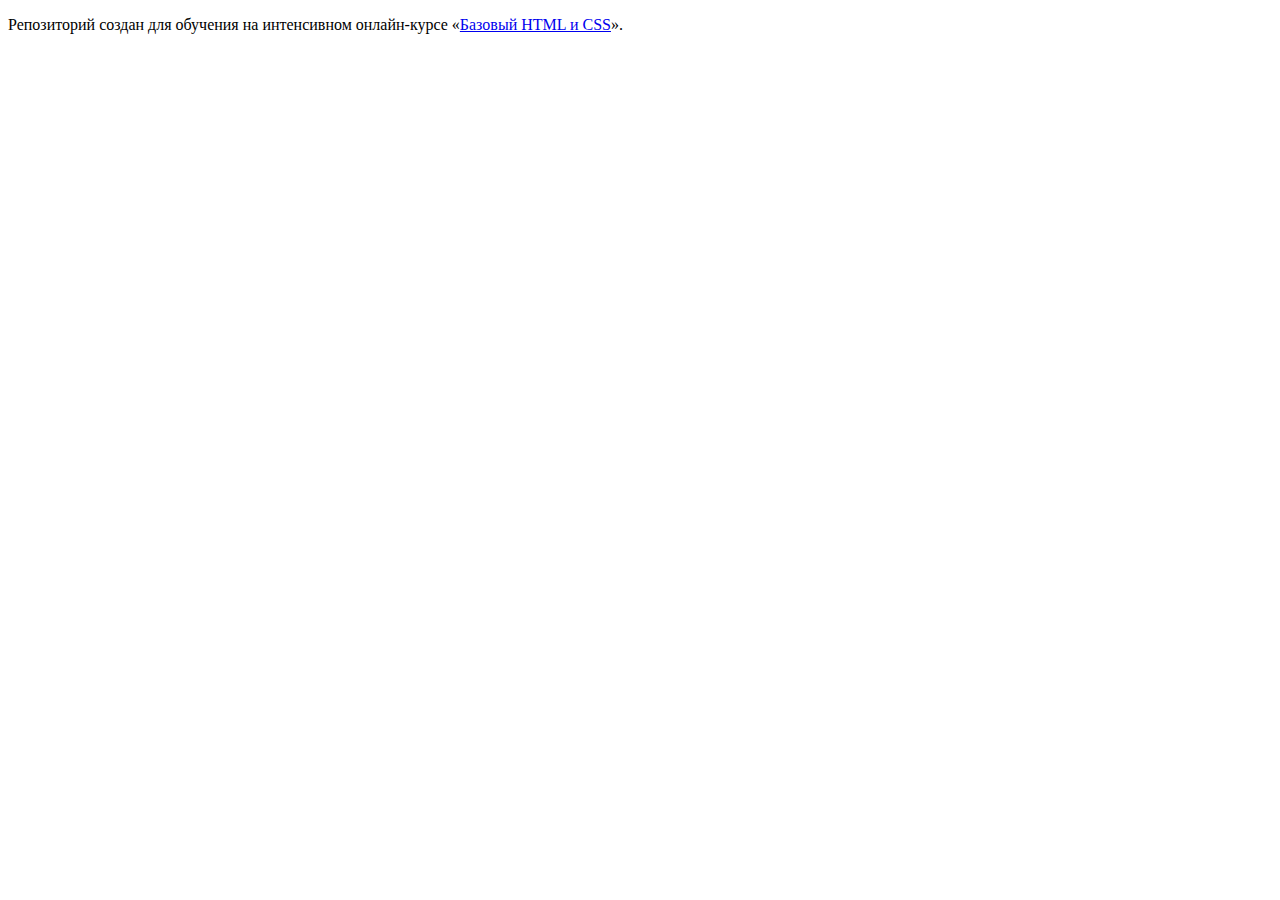
==== index.html @ fc5ece3e ":hatching_chick:" ====
<!DOCTYPE html>
<html lang="ru">
  <head>
    <meta charset="utf-8">
    <title>HTML Academy: Глейси</title>
  </head>
  <body>

    <p>Репозиторий создан для обучения на интенсивном онлайн‑курсе «<a href="https://htmlacademy.ru/intensive/htmlcss">Базовый HTML и CSS</a>».</p>

  </body>
</html>
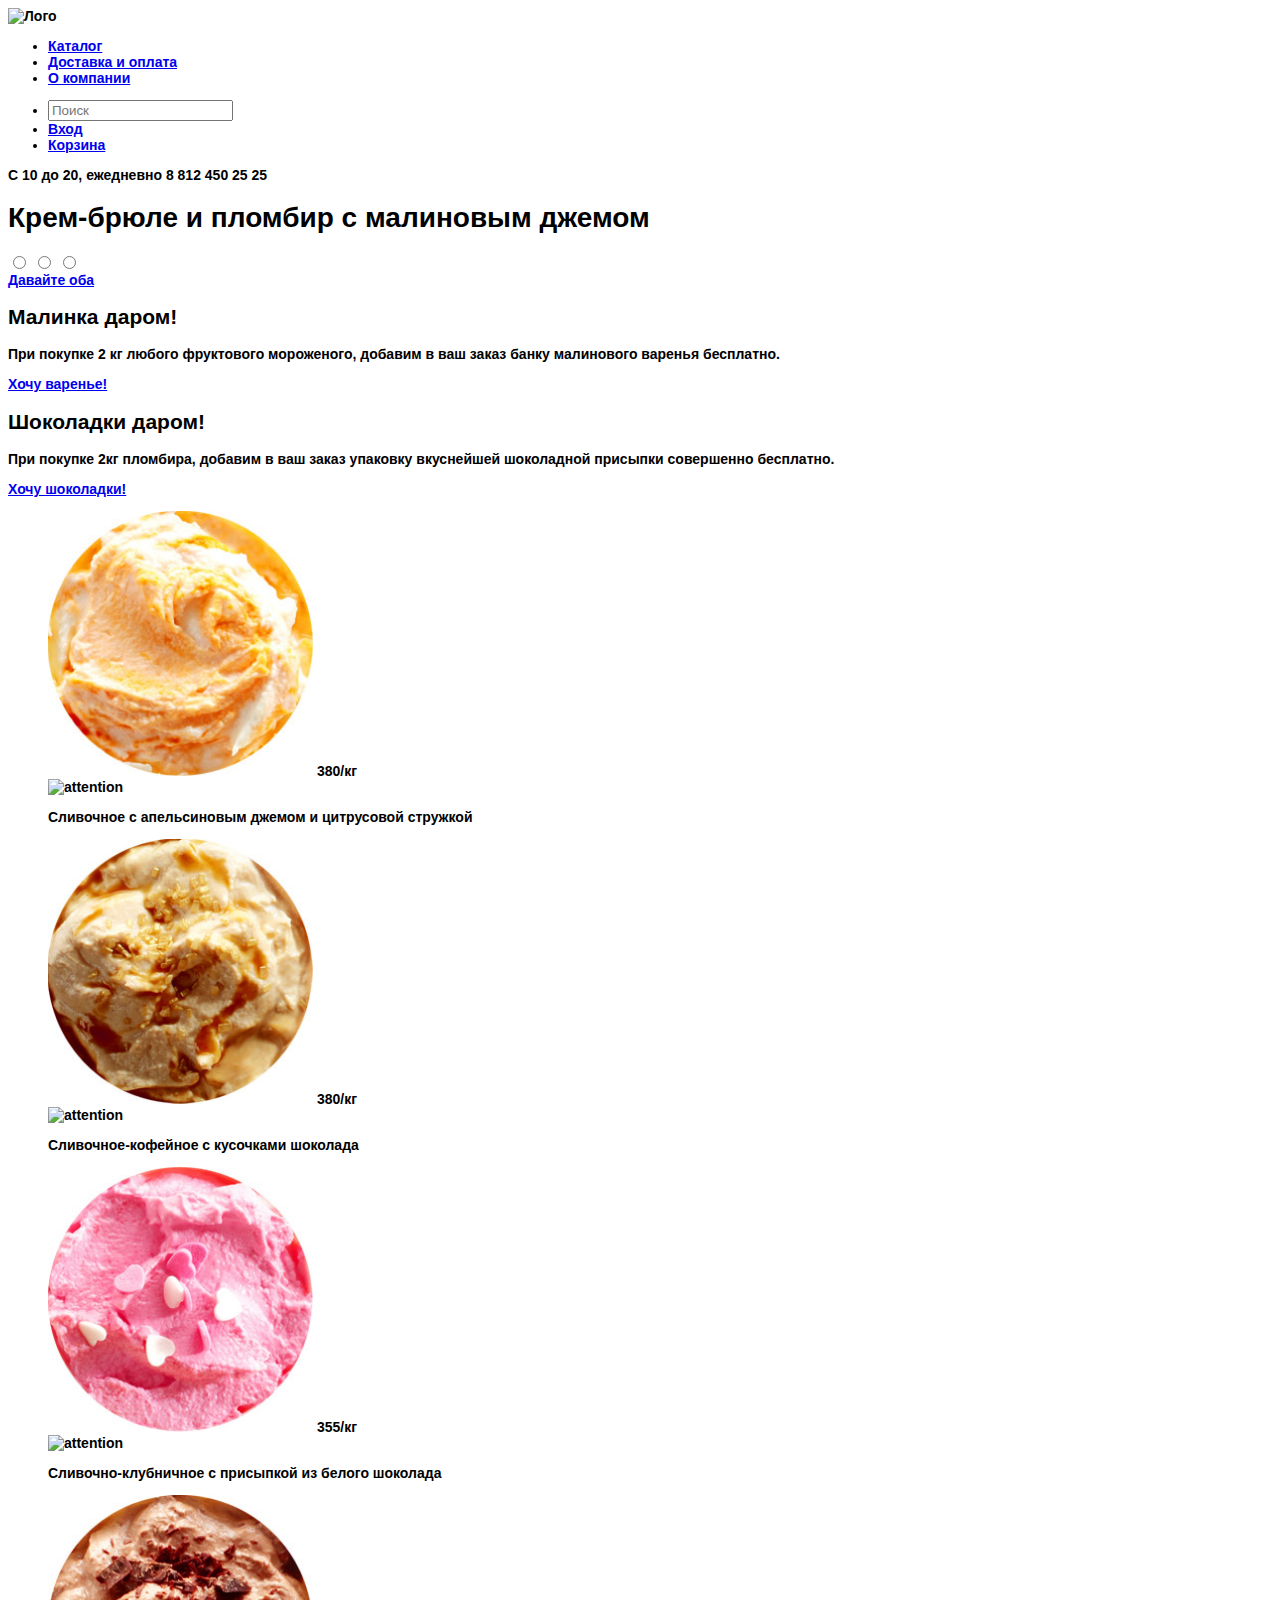
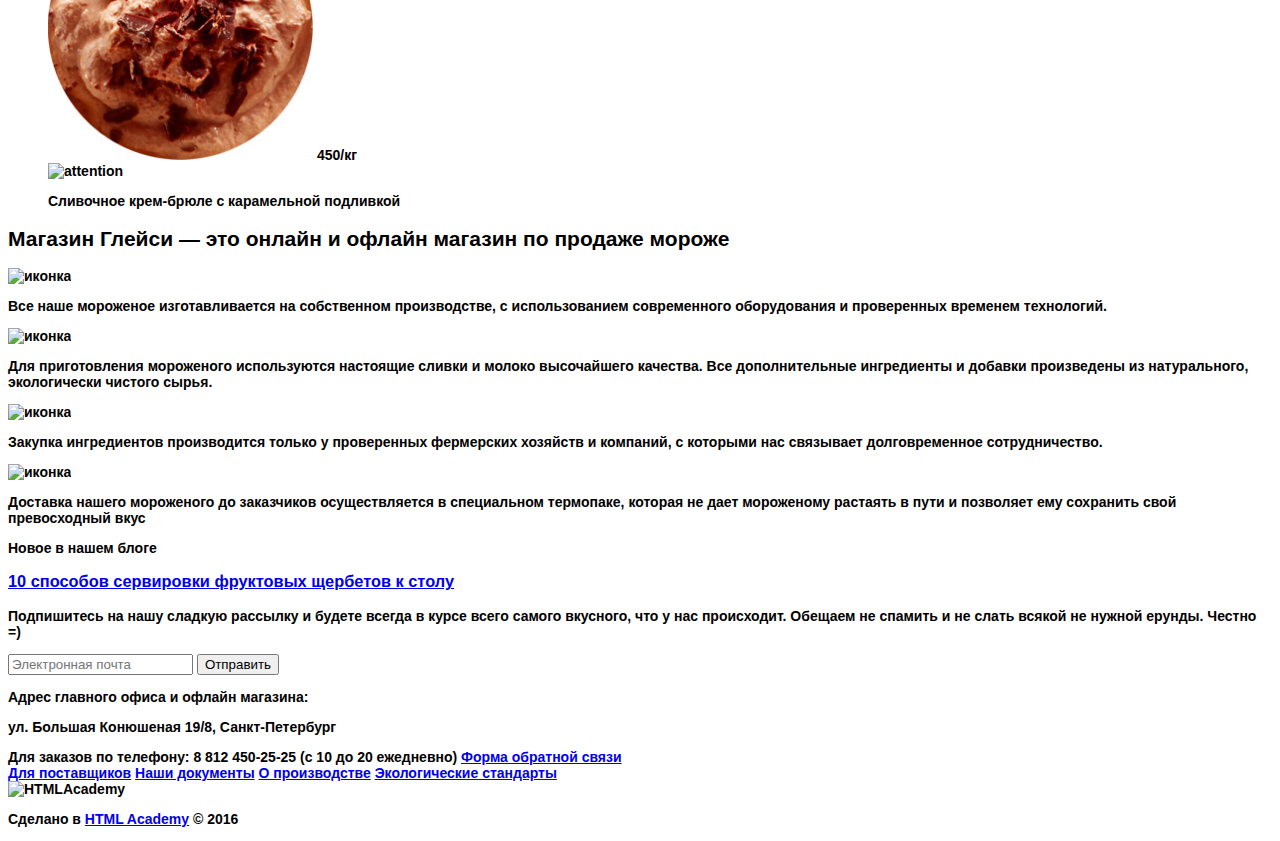
==== commit 51ef5ac6: "Разметка личного проекта" ====
--- a/index.html
+++ b/index.html
@@ -1,12 +1,202 @@
 <!DOCTYPE html>
 <html lang="ru">
-  <head>
-    <meta charset="utf-8">
-    <title>HTML Academy: Глейси</title>
-  </head>
-  <body>
-
-    <p>Репозиторий создан для обучения на интенсивном онлайн‑курсе «<a href="https://htmlacademy.ru/intensive/htmlcss">Базовый HTML и CSS</a>».</p>
-
-  </body>
+<head>
+  <meta charset="utf-8">
+  <title>HTML Academy: Глейси</title>
+  <link href="css/style.css" rel="stylesheet">
+</head>
+<body>
+
+  <header class="container">
+    <div class="logo">
+      <img src="http://placehold.it/170x60" width="170" height="60" alt="Лого"/>
+    </div>
+    <nav class="main-nav">
+      <ul>
+        <li><a href="#">Каталог</a></li>
+        <li><a href="#">Доставка и оплата</a></li>
+        <li><a href="#">О компании</a></li>
+      </ul>
+    </nav>
+    <div class="user-block">
+      <ul>
+        <li><input type="search" name="search" placeholder="Поиск"></li>
+        <li><a href="#">Вход</a></li>
+        <li><a href="#">Корзина</a></li>
+      </ul>
+    </div>
+    <span class="work-time">C 10 до 20, ежедневно</span>
+    <span class="call-number">8 812 450 25 25</span>
+  </header>
+
+
+  <main class="container">
+
+    <div class="icecream-intro">
+      <h1>Крем-брюле и пломбир с малиновым джемом</h1>
+      <div class="slider">
+        <input type="radio" name="1">
+        <input type="radio" name="2">
+        <input type="radio" name="3">
+      </div>
+      <div class="btn">
+        <a href="#">Давайте оба</a>
+      </div>
+    </div>
+
+
+    <section class="promo">
+
+      <div class="promo-left">
+        <h2>Малинка даром!</h2>
+        <p>При покупке 2 кг любого фруктового мороженого, добавим в ваш заказ банку малинового варенья бесплатно.</p>
+        <a href="#">Хочу варенье!</a>
+      </div>
+      <div class="promo-right">
+        <h2>Шоколадки даром!</h2>
+        <p>При покупке 2кг пломбира, добавим в ваш заказ упаковку вкуснейшей шоколадной присыпки совершенно бесплатно.</p>
+        <a href="#">Хочу шоколадки!</a>
+      </div>
+
+    </section>
+
+
+    <section class="icecream-wrap">
+
+      <figure class="icecream-item">
+        <img src="img/content/orange.jpg" width="265" height="265" alt="фото продукта"/>
+        <span class="price"><b>380</b>/кг</span>
+        <div class="hit-label">
+          <img src="#" alt="attention">
+        </div>
+        <figcaption>
+          <p>Сливочное с апельсиновым джемом и цитрусовой стружкой</p>
+        </figcaption>
+      </figure>
+
+      <figure class="icecream-item">
+        <img src="img/content/coffee.jpg" width="265" height="265" alt="фото продукта"/>
+        <span class="price"><b>380</b>/кг</span>
+        <div class="hit-label">
+          <img src="#" alt="attention">
+        </div>
+        <figcaption>
+          <p>Сливочное-кофейное с кусочками шоколада</p>
+        </figcaption>
+      </figure>
+
+      <figure class="icecream-item">
+        <img src="img/content/strawberry.jpg" width="265" height="265" alt="фото продукта"/>
+        <span class="price"><b>355</b>/кг</span>
+        <div class="hit-label">
+          <img src="#" alt="attention">
+        </div>
+        <figcaption>
+          <p>Сливочно-клубничное с присыпкой из белого шоколада</p>
+        </figcaption>
+      </figure>
+
+      <figure class="icecream-item">
+        <img src="img/content/brulee.jpg" width="265" height="265" alt="фото продукта"/>
+        <span class="price"><b>450</b>/кг</span>
+        <div class="hit-label">
+          <img src="#" alt="attention">
+        </div>
+        <figcaption>
+          <p>Сливочное крем-брюле с карамельной подливкой</p>
+        </figcaption>
+      </figure>
+
+    </section>
+
+    <section class="feature">
+
+      <h2>Магазин Глейси  — это онлайн и офлайн магазин по продаже мороже</h2>
+      <div class="feature-item">
+        <img src="#" alt="иконка">
+        <p>
+          Все наше мороженое изготавливается на собственном производстве,
+          с использованием современного оборудования и проверенных временем
+          технологий.
+        </p>
+      </div>
+      <div class="feature-item">
+        <img src="#" alt="иконка">
+        <p>
+          Для приготовления мороженого используются настоящие сливки и молоко
+          высочайшего качества. Все дополнительные ингредиенты и добавки произведены
+          из натурального, экологически чистого сырья.
+        </p>
+      </div>
+      <div class="feature-item">
+        <img src="#" alt="иконка">
+        <p>
+          Закупка ингредиентов производится только у проверенных фермерских хозяйств
+          и компаний, с которыми нас связывает долговременное сотрудничество.
+        </p>
+      </div>
+      <div class="feature-item">
+        <img src="#" alt="иконка">
+        <p>
+          Доставка нашего мороженого до заказчиков осуществляется в специальном
+          термопаке, которая не дает мороженому растаять в пути и позволяет ему
+          сохранить свой превосходный вкус
+        </p>
+      </div>
+
+    </section>
+
+    <section class="feature">
+      <div class="feature-blog">
+        <p>Новое в нашем блоге</p>
+        <h3><a href="#">10 способов сервировки фруктовых щербетов к столу</a></h3>
+      </div>
+      <div class="feature-subscription">
+        <p>
+          Подпишитесь на нашу сладкую рассылку и будете всегда в курсе всего самого
+          вкусного, что у нас происходит. Обещаем не спамить и не слать всякой не
+          нужной ерунды. Честно =)
+        </p>
+        <input type="text" class="email" placeholder="Электронная почта">
+        <button class="btn-newsletter">Отправить</button>
+      </div>
+    </section>
+
+    <section class="yandex-map">
+      <div class="map-contacts">
+        <p>Адрес главного офиса и офлайн магазина:</p>
+        <p>ул. Большая Конюшеная 19/8, Санкт-Петербург</p>
+        <b>Для заказов по телефону:</b>
+        <span class="call-number">8 812 450-25-25</span>
+        <span class="work-time">(с 10 до 20 ежедневно)</span>
+        <a href="#" class="btn">Форма обратной связи</a>
+      </div>
+    </section>
+
+    <footer class="container">
+      <div class="footer">
+        <div class="footer-social">
+          <a href="#" class="social-twitter"></a>
+          <a href="#" class="social-insta"></a>
+          <a href="#" class="social-facebook"></a>
+          <a href="#" class="social-vk"></a>
+        </div>
+        <div class="footer-docs">
+          <a href="#">Для поставщиков</a>
+          <a href="#">Наши документы</a>
+          <a href="#">О производстве</a>
+          <a href="#">Экологические стандарты</a>
+        </div>
+        <div class="footer-webmaster">
+          <img src="#" alt="HTMLAcademy" width="108" height="38">
+          <p>Сделано в <a href="#">HTML Academy</a> &#169; 2016</p>
+        </div>
+      </div>
+    </footer>
+
+
+  </main>
+
+
+</body>
 </html>
--- a/css/style.css
+++ b/css/style.css
@@ -0,0 +1,4 @@
+body {
+  font: bold 14px/normal "Roboto", sans-serif;
+  color: #000000;
+}
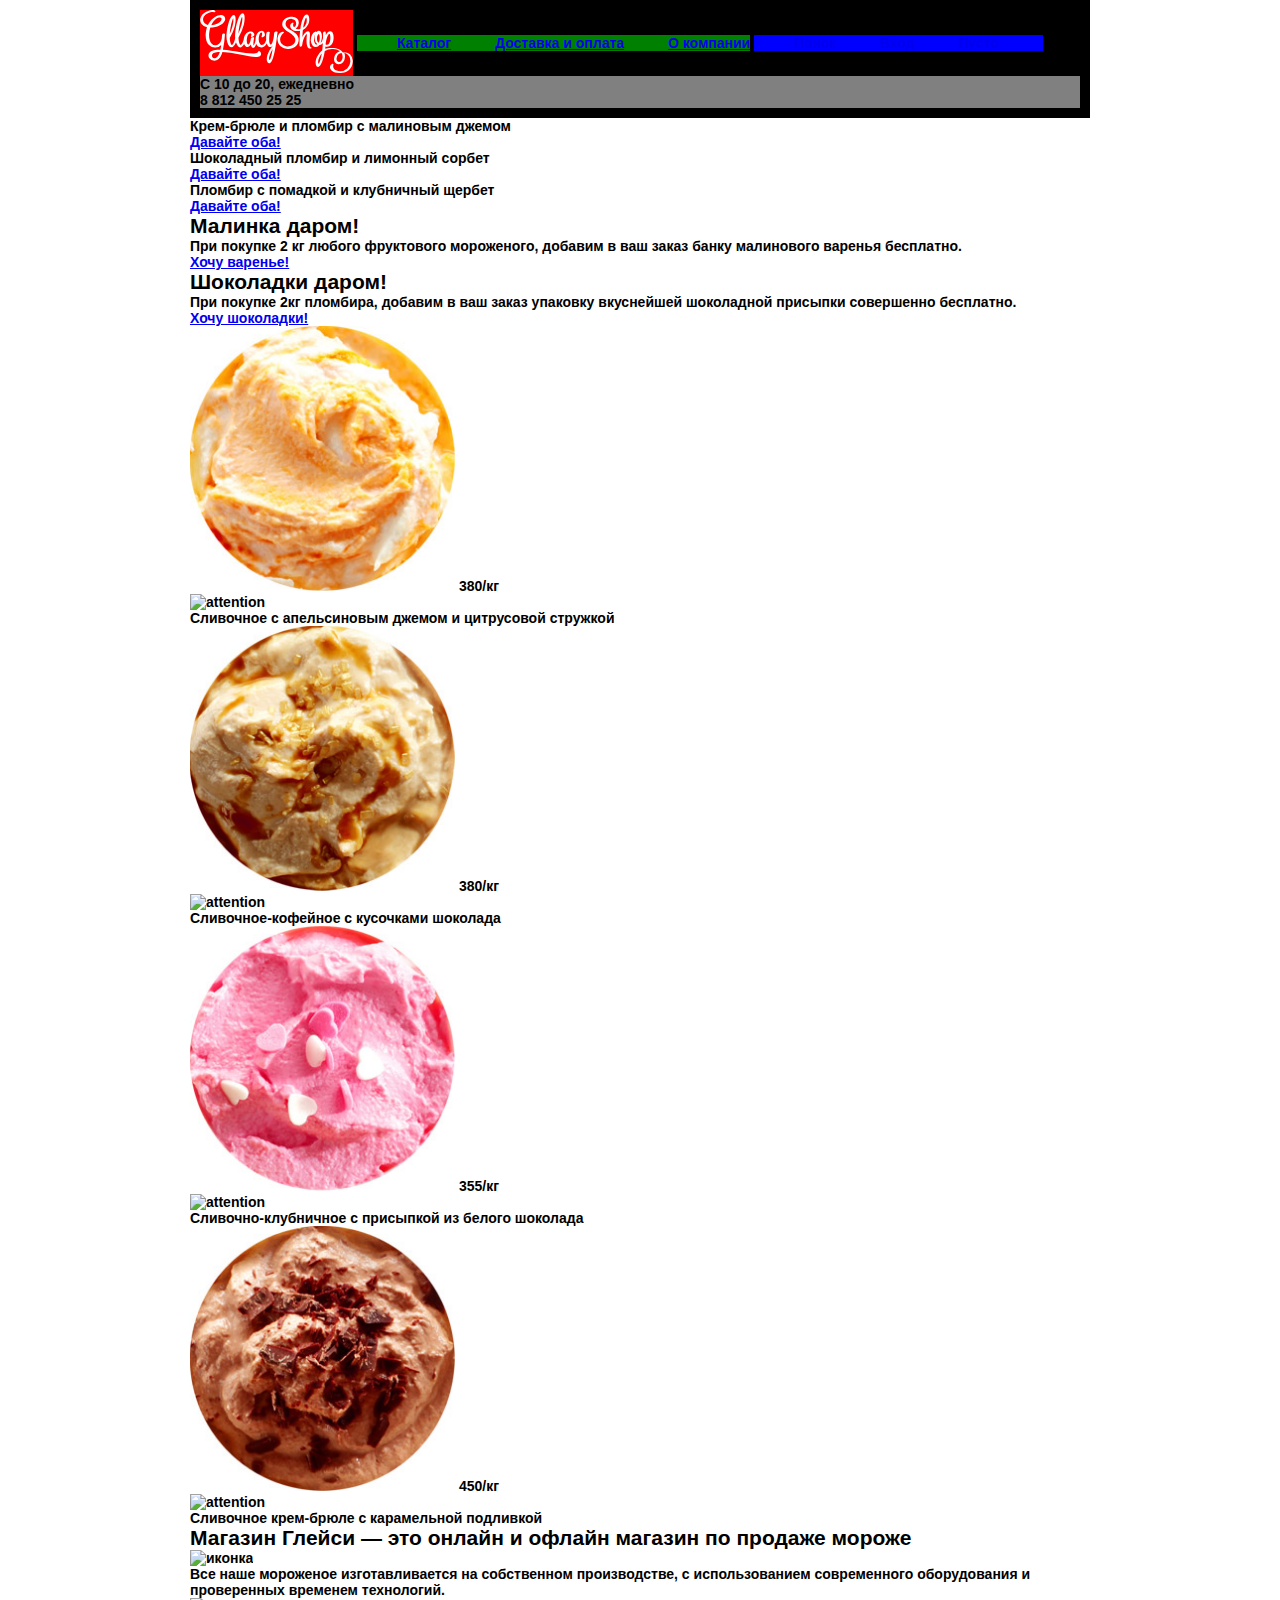
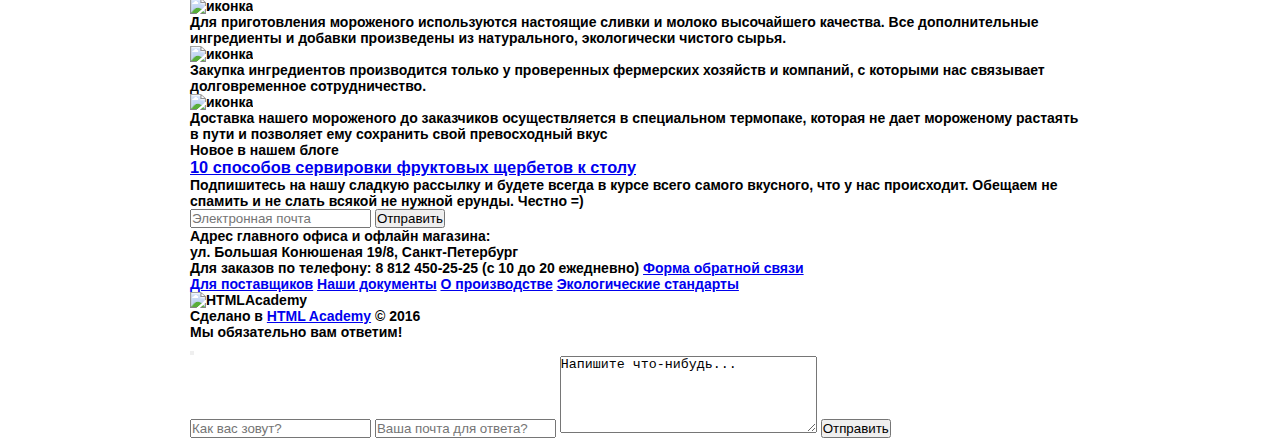
==== commit 466bf83e: "Разметка личного проекта - 2" ====
--- a/index.html
+++ b/index.html
@@ -7,66 +7,136 @@
 </head>
 <body>
 
+  <!-- Toggle -->
+  <input class="toggle" type="radio" name="1" type="toggle" id="btn--1" checked>
+  <input class="toggle" type="radio" name="2" type="toggle" id="btn--2">
+  <input class="toggle" type="radio" name="3" type="toggle" id="btn--3">
+
   <header class="container">
-    <div class="logo">
-      <img src="http://placehold.it/170x60" width="170" height="60" alt="Лого"/>
-    </div>
-    <nav class="main-nav">
-      <ul>
-        <li><a href="#">Каталог</a></li>
-        <li><a href="#">Доставка и оплата</a></li>
-        <li><a href="#">О компании</a></li>
+
+    <!-- GRID - header logo -->
+    <div class="header logo">
+      <img src="img/layout/logo.svg" width="153" height="63" alt="Лого"/>
+    </div>
+
+    <!-- GRID - header navigation -->
+    <nav class="header nav">
+      <ul class="nav--menu">
+        <li class="menu--item">
+          <a href="#">Каталог</a>
+          <ul class="item--drop">
+            <li><a href="#">Новинки</a></li>
+            <li><a href="#">Сливочное</a></li>
+            <li><a href="#">Щербеты</a></li>
+            <li><a href="#">Фруктовый лед</a></li>
+            <li><a href="#">Мелорин</a></li>
+          </ul>
+        </li>
+        <li class="menu--item"><a href="#">Доставка и оплата</a></li>
+        <li class="menu--item"><a href="#">О компании</a></li>
       </ul>
     </nav>
-    <div class="user-block">
-      <ul>
-        <li><input type="search" name="search" placeholder="Поиск"></li>
-        <li><a href="#">Вход</a></li>
-        <li><a href="#">Корзина</a></li>
-      </ul>
-    </div>
-    <span class="work-time">C 10 до 20, ежедневно</span>
-    <span class="call-number">8 812 450 25 25</span>
+
+    <!-- GRID - header user-block -->
+    <div class="header user">
+
+      <!-- search button -->
+      <div class="user--search">
+        <a href="#">Поиск</a>
+        <div class="search--form">
+          <form>
+            <input type="search" name="search" placeholder="Что ищем?">
+          </form>
+        </div>
+      </div>
+
+      <!-- login button -->
+      <div class="user--login">
+        <a href="#">Вход</a>
+        <div class="login--form">
+          <form>
+            <input type="email" name="email" placeholder="Электронная почта" required>
+            <input type="password" name="password" placeholder="Пароль" required>
+            <input type="submit" value="Войти">
+            <div class="form--link">
+              <a href="#">Забыли пароль?</a>
+              <a href="#">Новая регистрация</a>
+            </div>
+          </form>
+        </div>
+      </div>
+
+      <!-- basket button -->
+      <div class="user--basket">
+        <a href="#">Пусто</a>
+        <div class="basket--form"><!-- Пусто--></div>
+      </div>
+    </div>
+
+    <!-- GRID - header contacts -->
+    <div class="contacts">
+      <p>C 10 до 20, ежедневно</p>
+      <span class="call--number">8 812 450 25 25</span>
+    </div>
+
   </header>
 
-
   <main class="container">
 
-    <div class="icecream-intro">
-      <h1>Крем-брюле и пломбир с малиновым джемом</h1>
-      <div class="slider">
-        <input type="radio" name="1">
-        <input type="radio" name="2">
-        <input type="radio" name="3">
-      </div>
-      <div class="btn">
-        <a href="#">Давайте оба</a>
-      </div>
-    </div>
-
-
-    <section class="promo">
-
-      <div class="promo-left">
+    <!-- SLIDER -->
+    <section class="slider">
+
+      <!-- slide-1 -->
+      <div class="slider--intro--1" >
+        <p class="slider--title">
+          Крем-брюле и пломбир с малиновым джемом
+        </p>
+        <a href="#" class="btn--slider">Давайте оба!</a>
+      </div>
+      <!-- slide-2 -->
+      <div class="slider--intro--2">
+        <p class="slider--title">
+          Шоколадный пломбир и лимонный сорбет
+        </p>
+        <a href="#" class="btn--slider">Давайте оба!</a>
+      </div>
+      <!-- slide-3 -->
+      <div class="slider--intro--3">
+        <p class="slider--title">
+          Пломбир с помадкой и клубничный щербет
+        </p>
+        <a href="#" class="btn--slider">Давайте оба!</a>
+      </div>
+      <!-- slider controls -->
+      <div class="slider--controls">
+        <label for="btn--1" ></label>
+        <label for="btn--2" ></label>
+        <label for="btn--3" ></label>
+      </div>
+
+    </section>
+
+    <!-- GRID - main promo -->
+    <section class="main--promo">
+      <div class="promo--left">
         <h2>Малинка даром!</h2>
         <p>При покупке 2 кг любого фруктового мороженого, добавим в ваш заказ банку малинового варенья бесплатно.</p>
         <a href="#">Хочу варенье!</a>
       </div>
-      <div class="promo-right">
+      <div class="promo--right">
         <h2>Шоколадки даром!</h2>
         <p>При покупке 2кг пломбира, добавим в ваш заказ упаковку вкуснейшей шоколадной присыпки совершенно бесплатно.</p>
         <a href="#">Хочу шоколадки!</a>
       </div>
-
-    </section>
-
-
-    <section class="icecream-wrap">
-
-      <figure class="icecream-item">
+    </section>
+
+    <!-- GRID - main icecream block -->
+    <section class="main--catalog">
+
+      <figure class="catalog--item">
         <img src="img/content/orange.jpg" width="265" height="265" alt="фото продукта"/>
         <span class="price"><b>380</b>/кг</span>
-        <div class="hit-label">
+        <div class="hit__label">
           <img src="#" alt="attention">
         </div>
         <figcaption>
@@ -74,10 +144,10 @@
         </figcaption>
       </figure>
 
-      <figure class="icecream-item">
+      <figure class="catalog--item">
         <img src="img/content/coffee.jpg" width="265" height="265" alt="фото продукта"/>
         <span class="price"><b>380</b>/кг</span>
-        <div class="hit-label">
+        <div class="hit--label">
           <img src="#" alt="attention">
         </div>
         <figcaption>
@@ -85,10 +155,10 @@
         </figcaption>
       </figure>
 
-      <figure class="icecream-item">
+      <figure class="catalog--item">
         <img src="img/content/strawberry.jpg" width="265" height="265" alt="фото продукта"/>
         <span class="price"><b>355</b>/кг</span>
-        <div class="hit-label">
+        <div class="hit--label">
           <img src="#" alt="attention">
         </div>
         <figcaption>
@@ -96,10 +166,10 @@
         </figcaption>
       </figure>
 
-      <figure class="icecream-item">
+      <figure class="catalog--item">
         <img src="img/content/brulee.jpg" width="265" height="265" alt="фото продукта"/>
         <span class="price"><b>450</b>/кг</span>
-        <div class="hit-label">
+        <div class="hit--label">
           <img src="#" alt="attention">
         </div>
         <figcaption>
@@ -109,10 +179,12 @@
 
     </section>
 
-    <section class="feature">
+    <!-- GRID -  main feature block I -->
+    <section class="main--feature">
 
       <h2>Магазин Глейси  — это онлайн и офлайн магазин по продаже мороже</h2>
-      <div class="feature-item">
+
+      <div class="feature--item">
         <img src="#" alt="иконка">
         <p>
           Все наше мороженое изготавливается на собственном производстве,
@@ -120,7 +192,7 @@
           технологий.
         </p>
       </div>
-      <div class="feature-item">
+      <div class="feature--item">
         <img src="#" alt="иконка">
         <p>
           Для приготовления мороженого используются настоящие сливки и молоко
@@ -128,14 +200,14 @@
           из натурального, экологически чистого сырья.
         </p>
       </div>
-      <div class="feature-item">
+      <div class="feature--item">
         <img src="#" alt="иконка">
         <p>
           Закупка ингредиентов производится только у проверенных фермерских хозяйств
           и компаний, с которыми нас связывает долговременное сотрудничество.
         </p>
       </div>
-      <div class="feature-item">
+      <div class="feature--item">
         <img src="#" alt="иконка">
         <p>
           Доставка нашего мороженого до заказчиков осуществляется в специальном
@@ -146,57 +218,74 @@
 
     </section>
 
-    <section class="feature">
-      <div class="feature-blog">
+    <!-- GRID - main feature block II -->
+    <section class="main--feature">
+
+      <div class="feature--blog">
         <p>Новое в нашем блоге</p>
         <h3><a href="#">10 способов сервировки фруктовых щербетов к столу</a></h3>
       </div>
-      <div class="feature-subscription">
+      <div class="feature--subscript">
         <p>
           Подпишитесь на нашу сладкую рассылку и будете всегда в курсе всего самого
           вкусного, что у нас происходит. Обещаем не спамить и не слать всякой не
           нужной ерунды. Честно =)
         </p>
         <input type="text" class="email" placeholder="Электронная почта">
-        <button class="btn-newsletter">Отправить</button>
-      </div>
-    </section>
-
-    <section class="yandex-map">
-      <div class="map-contacts">
-        <p>Адрес главного офиса и офлайн магазина:</p>
-        <p>ул. Большая Конюшеная 19/8, Санкт-Петербург</p>
-        <b>Для заказов по телефону:</b>
-        <span class="call-number">8 812 450-25-25</span>
-        <span class="work-time">(с 10 до 20 ежедневно)</span>
-        <a href="#" class="btn">Форма обратной связи</a>
-      </div>
-    </section>
-
-    <footer class="container">
-      <div class="footer">
-        <div class="footer-social">
-          <a href="#" class="social-twitter"></a>
-          <a href="#" class="social-insta"></a>
-          <a href="#" class="social-facebook"></a>
-          <a href="#" class="social-vk"></a>
-        </div>
-        <div class="footer-docs">
-          <a href="#">Для поставщиков</a>
-          <a href="#">Наши документы</a>
-          <a href="#">О производстве</a>
-          <a href="#">Экологические стандарты</a>
-        </div>
-        <div class="footer-webmaster">
-          <img src="#" alt="HTMLAcademy" width="108" height="38">
-          <p>Сделано в <a href="#">HTML Academy</a> &#169; 2016</p>
-        </div>
-      </div>
-    </footer>
-
+        <button class="btn--newsletter">Отправить</button>
+      </div>
+
+    </section>
 
   </main>
 
+  <!-- YANDEX MAP -->
+  <section class="yandex--map container">
+    <div class="map--contacts">
+      <p>Адрес главного офиса и офлайн магазина:</p>
+      <p>ул. Большая Конюшеная 19/8, Санкт-Петербург</p>
+      <b>Для заказов по телефону:</b>
+      <span class="call--number">8 812 450-25-25</span>
+      <span class="work--time">(с 10 до 20 ежедневно)</span>
+      <a href="#" class="btn">Форма обратной связи</a>
+    </div>
+  </section>
+
+  <!-- FOOTER -->
+  <footer class="container">
+    <div class="footer">
+      <div class="footer--social">
+        <a href="#" class="social--twitter"></a>
+        <a href="#" class="social--insta"></a>
+        <a href="#" class="social--facebook"></a>
+        <a href="#" class="social--vk"></a>
+      </div>
+      <div class="footer--docs">
+        <a href="#">Для поставщиков</a>
+        <a href="#">Наши документы</a>
+        <a href="#">О производстве</a>
+        <a href="#">Экологические стандарты</a>
+      </div>
+      <div class="footer--webmaster">
+        <img src="#" alt="HTMLAcademy" width="108" height="38">
+        <p>Сделано в <a href="#">HTML Academy</a> &#169; 2016</p>
+      </div>
+    </div>
+  </footer>
+
+  <!-- POUPUP FEEDBACK -->
+  <div class="feedback">
+     <div class="feedback--wrap">
+       <h4>Мы обязательно вам ответим!</h4>
+       <button class="btn--close"></button>
+       <form action="#" method="post">
+         <input type="text" class="textarea" name="name" placeholder="Как вас зовут?">
+         <input type="email" class="textarea" name="email" placeholder="Ваша почта для ответа?">
+         <textarea cols="30" rows="5" name="text">Напишите что-нибудь...</textarea>
+         <button class="btn" type="submit">Отправить</button>
+       </form>
+     </div>
+   </div>
 
 </body>
 </html>
--- a/css/style.css
+++ b/css/style.css
@@ -1,4 +1,53 @@
+* {
+  padding: 0;
+  margin: 0;
+}
+
 body {
-  font: bold 14px/normal "Roboto", sans-serif;
+  width: 900px;
+  margin: 0 auto;
+
+  font-size: 14px;
+  line-height: normal;
   color: #000000;
+  font-weight: bold;
+  font-family: "Roboto" , Helvetica, Arial, sans-serif;
 }
+
+
+/* experimental css */
+
+.header {
+  display: inline-block;
+  vertical-align: middle;
+}
+.menu--item,
+.user div {
+  display: inline-block;
+  margin-left: 40px;
+}
+
+.toggle,
+.item--drop,
+div .search--form,
+div .login--form {
+  display: none; /* hidden elements */
+}
+
+.logo {
+  background-color: red;
+  box-sizing: border-box;
+}
+.nav {
+  background-color: green;
+}
+.user {
+  background-color: blue;
+}
+.contacts {
+  background-color: grey;
+}
+header {
+  background-color: black;
+  padding: 10px;
+}
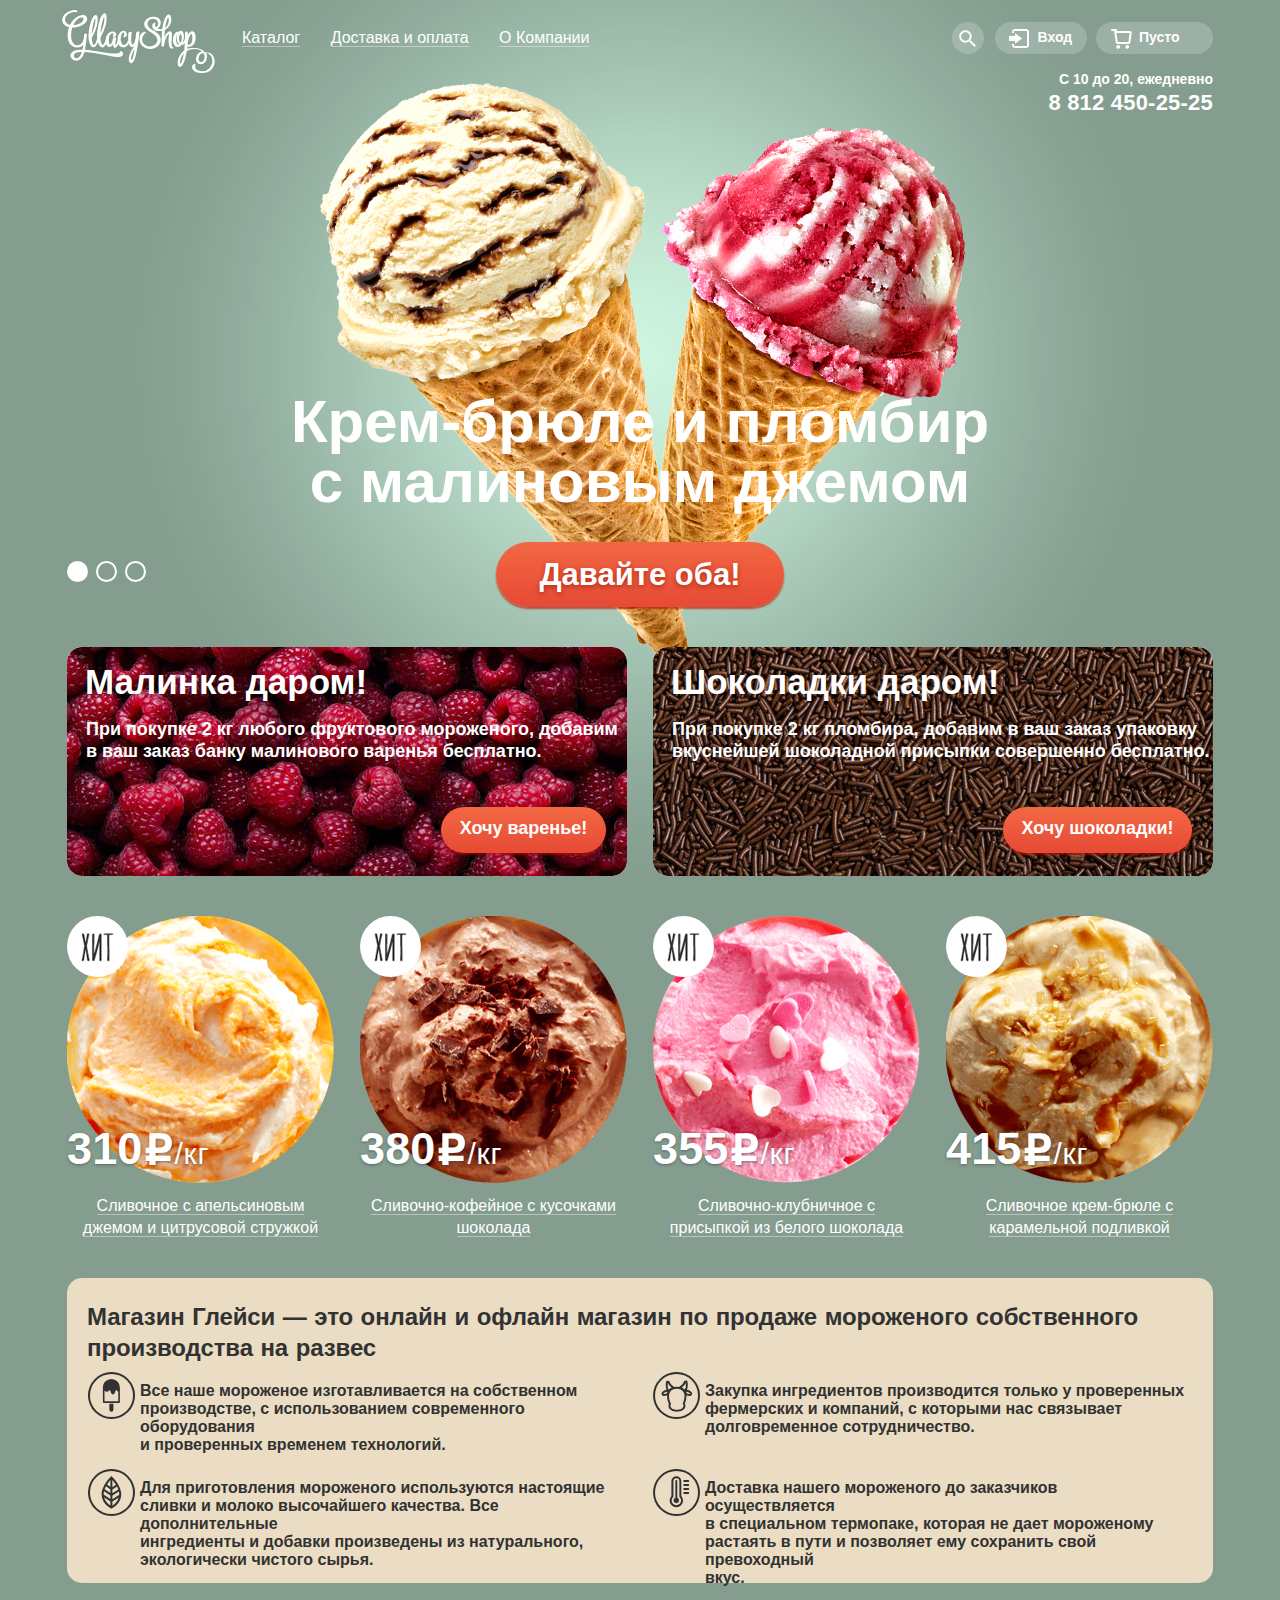
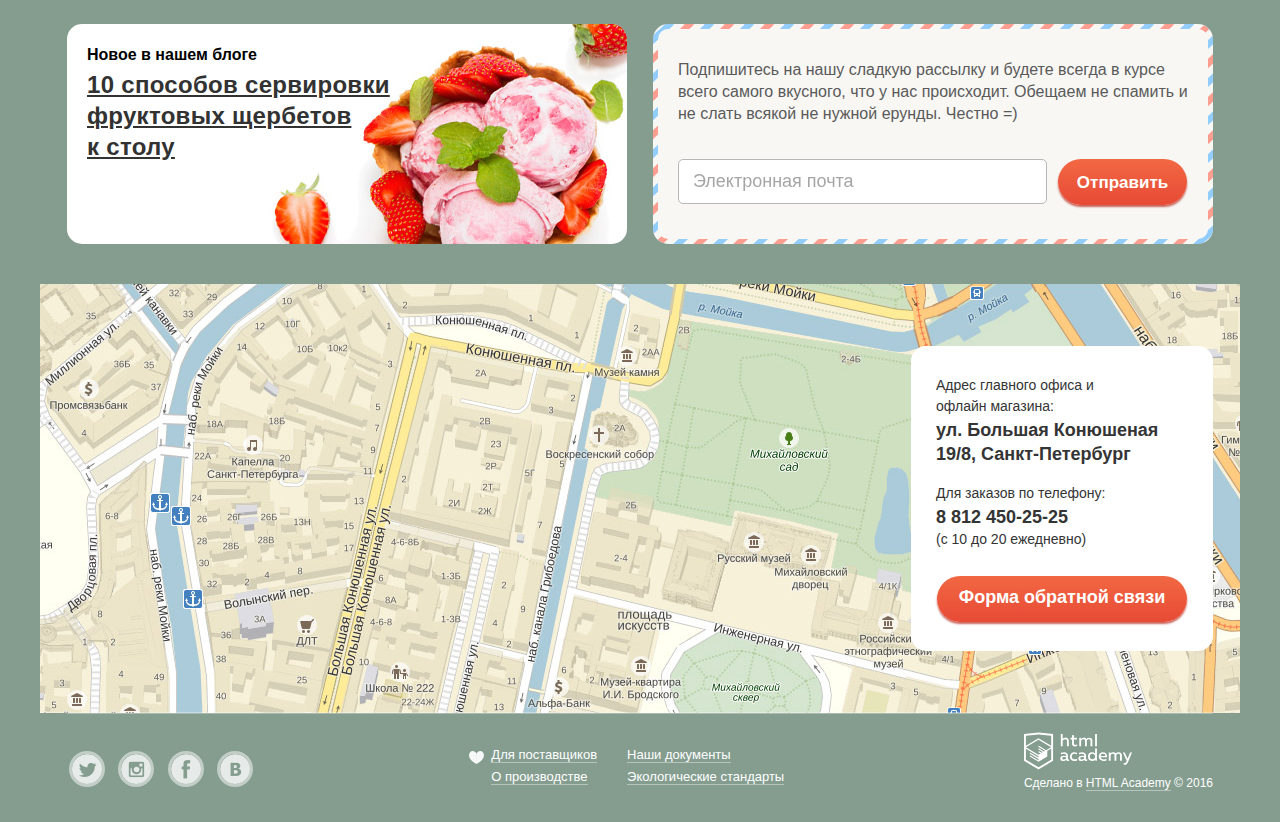
==== commit ec512644: "the end" ====
--- a/index.html
+++ b/index.html
@@ -2,290 +2,362 @@
 <html lang="ru">
 <head>
   <meta charset="utf-8">
-  <title>HTML Academy: Глейси</title>
+  <title>Глейси</title>
+  <link href="css/normalize.css" rel="stylesheet">
   <link href="css/style.css" rel="stylesheet">
 </head>
 <body>
-
   <!-- Toggle -->
-  <input class="toggle" type="radio" name="1" type="toggle" id="btn--1" checked>
-  <input class="toggle" type="radio" name="2" type="toggle" id="btn--2">
-  <input class="toggle" type="radio" name="3" type="toggle" id="btn--3">
-
-  <header class="container">
-
-    <!-- GRID - header logo -->
-    <div class="header logo">
-      <img src="img/layout/logo.svg" width="153" height="63" alt="Лого"/>
+  <input type="radio" name="toggle" id="btn--1" checked>
+  <input type="radio" name="toggle" id="btn--2">
+  <input type="radio" name="toggle" id="btn--3">
+
+  <div class="page">
+    <div class="page--layout">
+
+      <header class="container">
+        <div class="grid--layout">
+
+          <!-- GRID - header logo -->
+          <div class="layout--logo">
+            <img class="logo--img" src="img/layout/logo.svg" width="153" height="63" alt="Лого"/>
+          </div>
+
+          <!-- GRID - header navigation -->
+          <nav class="layout--nav">
+            <ul class="nav--menu">
+              <li class="menu--item">
+                <a class="item--btn" href="#">
+                  <span class="btn--underline">Каталог</span>
+                </a>
+                <ul class="item--drop">
+                  <li class="item--drop--title"><b>Новинки</b></li>
+                  <li class="drop--link"><a href="catalog.html">Сливочное</a></li>
+                  <li class="drop--link"><a href="#">Щербеты</a></li>
+                  <li class="drop--link"><a href="#">Фруктовый лед</a></li>
+                  <li class="drop--link"><a href="#">Мелорин</a></li>
+                </ul>
+              </li>
+              <li class="menu--item">
+                <a class="item--btn" href="#">
+                  <span class="btn--underline">Доставка и оплата</span>
+                </a>
+              </li>
+              <li class="menu--item">
+                <a class="item--btn" href="#">
+                  <span class="btn--underline">О Компании</span>
+                </a>
+              </li>
+            </ul>
+          </nav>
+
+          <!-- GRID - header user-block -->
+          <div class="layout--user">
+
+            <!-- search button -->
+            <div class="user--item">
+              <a class="item--search" href="#"></a>
+              <div class="search--form">
+                <form>
+                  <input type="search" name="search" placeholder="Что ищем?">
+                </form>
+              </div>
+            </div>
+
+            <!-- login button -->
+            <div class="user--item">
+              <a class="item--login" href="#">
+                <span class="login">Вход</span>
+              </a>
+              <div class="login--form">
+                <form>
+                  <input type="email" name="email" placeholder="Электронная почта" required>
+                  <input type="password" name="password" placeholder="Пароль" required>
+                  <input type="submit" value="Войти">
+                  <div class="form--link">
+                    <a href="#">Забыли пароль?</a>
+                    <a href="#">Новая регистрация</a>
+                  </div>
+                </form>
+              </div>
+            </div>
+
+            <!-- basket button -->
+            <div class="user--item">
+              <a class="item--basket" href="#">
+                <span class="basket">Пусто</span>
+              </a>
+              <div class="basket--form"><!-- Пусто--></div>
+            </div>
+          </div>
+
+          <!-- GRID - header contacts -->
+          <div class="layout--contacts">
+            <span class="timetable">C 10 до 20, ежедневно</span>
+            <span class="contact">8 812 450-25-25</span>
+          </div>
+
+        </div>
+      </header>
+
+      <main class="container">
+        <div class="grid--layout">
+
+          <!-- SLIDER -->
+          <section class="slider">
+
+            <!-- slide-1 -->
+            <div class="slide" id="intro1">
+              <div class="slider--title">
+                Крем-брюле и пломбир с малиновым джемом
+              </div>
+              <a href="#" class="btn--slider">Давайте оба!</a>
+            </div>
+            <!-- slide-2 -->
+            <div class="slide" id="intro2">
+              <div class="slider--title">
+                Шоколадный пломбир и лимонный сорбет
+              </div>
+              <a href="#" class="btn--slider">Давайте оба!</a>
+            </div>
+            <!-- slide-3 -->
+            <div class="slide" id="intro3">
+              <div class="slider--title">
+                Пломбир с помадкой и клубничный щербет
+              </div>
+              <a href="#" class="btn--slider">Давайте оба!</a>
+            </div>
+            <!-- slider controls -->
+            <div class="slider--controls">
+              <label for="btn--1"></label>
+              <label for="btn--2"></label>
+              <label for="btn--3"></label>
+            </div>
+
+          </section>
+
+          <!-- GRID - main promo -->
+          <section class="main--promo">
+            <div class="promo--left">
+              <h2>Малинка даром!</h2>
+              <p>
+                При покупке 2 кг любого фруктового мороженого, добавим<br>
+                в ваш заказ банку малинового варенья бесплатно.
+              </p>
+              <a class="promo--btn--left" href="#">Хочу варенье!</a>
+            </div>
+            <div class="promo--right">
+              <h2>Шоколадки даром!</h2>
+              <p>
+                При покупке 2 кг пломбира, добавим в ваш заказ упаковку<br>
+                вкуснейшей шоколадной присыпки совершенно бесплатно.
+              </p>
+              <a class="promo--btn--right" href="#">Хочу шоколадки!</a>
+            </div>
+          </section>
+
+          <!-- GRID - main icecream block -->
+          <section class="main--catalog">
+
+            <figure class="catalog--item">
+              <img src="img/content/orange.png" width="267" height="267" alt="фото продукта"/>
+              <span class="price"><b class="price--item">310</b><img src="img/layout/ruble.svg">/кг</span>
+              <img class="hit--label" src="img/layout/hit.jpg" alt="attention">
+              <figcaption>
+                <p>
+                  <span>Сливочное с апельсиновым</span><br>
+                  <span>джемом и цитрусовой стружкой</span>
+                </p>
+                <div class="quick--look">
+                  <a href="#" class="btn--quick">Быстрый просмотр</a>
+                </div>
+              </figcaption>
+            </figure>
+
+            <figure class="catalog--item">
+              <img src="img/content/coffee.png" width="267" height="267" alt="фото продукта"/>
+              <span class="price"><b class="price--item">380</b><img src="img/layout/ruble.svg">/кг</span>
+              <img class="hit--label" src="img/layout/hit.jpg" alt="attention">
+              <figcaption>
+                <p>
+                  <span>Сливочно-кофейное с кусочками</span><br>
+                  <span>шоколада</span>
+                </p>
+                <div class="quick--look">
+                  <a href="#" class="btn--quick">Быстрый просмотр</a>
+                </div>
+              </figcaption>
+            </figure>
+
+            <figure class="catalog--item">
+              <img src="img/content/strawberry.png" width="267" height="267" alt="фото продукта"/>
+              <span class="price"><b class="price--item">355</b><img src="img/layout/ruble.svg">/кг</span>
+              <img class="hit--label" src="img/layout/hit.jpg" alt="attention">
+              <figcaption>
+                <p>
+                  <span>Сливочно-клубничное c</span><br>
+                  <span>присыпкой из белого шоколада</span>
+                </p>
+                <div class="quick--look">
+                  <a href="#" class="btn--quick">Быстрый просмотр</a>
+                </div>
+              </figcaption>
+            </figure>
+
+            <figure class="catalog--item">
+              <img src="img/content/brulee.png" width="267" height="267" alt="фото продукта"/>
+              <span class="price"><b class="price--item">415</b><img src="img/layout/ruble.svg">/кг</span>
+              <img class="hit--label" src="img/layout/hit.jpg" alt="attention">
+              <figcaption>
+                <p>
+                  <span>Сливочное крем-брюле с</span><br>
+                  <span>карамельной подливкой</span>
+                </p>
+                <div class="quick--look">
+                  <a href="#" class="btn--quick">Быстрый просмотр</a>
+                </div>
+              </figcaption>
+            </figure>
+
+          </section>
+
+          <!-- GRID -  main feature block I -->
+          <section class="main--feature--about">
+
+            <h2>Магазин Глейси — это онлайн и офлайн магазин по продаже мороженого собственного производства на развес</h2>
+
+            <div class="feature--item">
+              <img src="img/layout/icecream-icon.svg" alt="иконка">
+              <p>
+                Все наше мороженое изготавливается на собственном<br>
+                производстве, с использованием современного оборудования<br>
+                и проверенных временем технологий.
+              </p>
+            </div>
+            <div class="feature--item">
+              <img src="img/layout/cow.svg" alt="иконка">
+              <p>
+                Закупка ингредиентов производится только у проверенных<br>
+                фермерских и компаний, с которыми нас связывает<br>
+                долговременное сотрудничество.
+              </p>
+            </div>
+            <div class="feature--item">
+              <img src="img/layout/leaf-icon.svg" alt="иконка">
+              <p>
+                Для приготовления мороженого используются настоящие<br>
+                сливки и молоко высочайшего качества. Все дополнительные<br>
+                ингредиенты и добавки произведены из натурального,<br>
+                экологически чистого сырья.
+              </p>
+            </div>
+            <div class="feature--item">
+              <img src="img/layout/thermometer-icon.svg" alt="иконка">
+              <p>
+                Доставка нашего мороженого до заказчиков осуществляется<br>
+                в специальном термопаке, которая не дает мороженому<br>
+                растаять в пути и позволяет ему сохранить свой превоходный<br>
+                вкус.
+              </p>
+            </div>
+
+          </section>
+
+          <!-- GRID - main feature block II -->
+          <section class="main--feature">
+
+            <div class="feature--blog">
+              <p>Новое в нашем блоге</p>
+              <h3><a href="#">10 способов сервировки<br>фруктовых щербетов<br>к столу</a></h3>
+            </div>
+            <div class="feature--subscript">
+              <div class="post--band">
+                <p>
+                  Подпишитесь на нашу сладкую рассылку и будете всегда в курсе всего самого
+                  вкусного, что у нас происходит. Обещаем не спамить и не слать всякой не
+                  нужной ерунды. Честно =)
+                </p>
+                <input type="text" class="email" placeholder="Электронная почта">
+                <button class="btn--newsletter">Отправить</button>
+              </div>
+            </div>
+
+          </section>
+
+        </div>
+      </main>
+
+      <!-- YANDEX MAP -->
+      <section class="yandex--map container">
+        <div class="map--contacts">
+          <p class="map--text">
+            Адрес главного офиса и<br>
+            офлайн магазина:<br>
+            <b class="map--adress">
+              ул. Большая Конюшеная<br>
+              19/8, Санкт-Петербург
+            </b>
+          </p>
+          <div class="map--text">
+            Для заказов по телефону:<br>
+            <b class="map--phone">8 812 450-25-25</b>
+            (с 10 до 20 ежедневно)
+          </div>
+          <a href="#" class="btn">Форма обратной связи</a>
+        </div>
+      </section>
+
+      <!-- FOOTER -->
+      <footer class="container">
+        <div class="grid--layout">
+
+          <div class="footer">
+            <div class="footer--social">
+              <a href="#" class="social--twitter"></a>
+              <a href="#" class="social--insta"></a>
+              <a href="#" class="social--facebook"></a>
+              <a href="#" class="social--vk"></a>
+            </div>
+            <div class="footer--docs">
+              <div class="table">
+                <div class="row">
+                  <a class="cell" href="#">
+                    <span>
+                      <img src="img/layout/heart.svg">Для поставщиков
+                    </span>
+                  </a>
+                  <a class="cell" href="#"><span>Наши документы</span></a>
+                </div>
+                <div class="row">
+                  <a class="cell" href="#"><span>О производстве</span></a>
+                  <a class="cell" href="#"><span>Экологические стандарты</span></a>
+                </div>
+              </div>
+            </div>
+            <div class="footer--webmaster">
+              <img src="img/user-interface/html-academy.svg" alt="HTMLAcademy" width="108" height="38">
+              <p>Сделано в <a href="#">HTML Academy</a> &#169; 2016</p>
+            </div>
+          </div>
+
+        </div>
+      </footer>
+
+      <!-- POUPUP FEEDBACK -->
+      <div class="feedback">
+        <div class="feedback--wrap">
+          <h4>Мы обязательно вам ответим!</h4>
+          <button class="btn--close"></button>
+          <form action="#" method="post">
+            <input type="text" class="textarea" name="name" placeholder="Как вас зовут?">
+            <input type="email" class="textarea" name="email" placeholder="Ваша почта для ответа?">
+            <textarea cols="30" rows="5" name="text">Напишите что-нибудь...</textarea>
+            <button class="btn" type="submit">Отправить</button>
+          </form>
+        </div>
+      </div>
+
     </div>
-
-    <!-- GRID - header navigation -->
-    <nav class="header nav">
-      <ul class="nav--menu">
-        <li class="menu--item">
-          <a href="#">Каталог</a>
-          <ul class="item--drop">
-            <li><a href="#">Новинки</a></li>
-            <li><a href="#">Сливочное</a></li>
-            <li><a href="#">Щербеты</a></li>
-            <li><a href="#">Фруктовый лед</a></li>
-            <li><a href="#">Мелорин</a></li>
-          </ul>
-        </li>
-        <li class="menu--item"><a href="#">Доставка и оплата</a></li>
-        <li class="menu--item"><a href="#">О компании</a></li>
-      </ul>
-    </nav>
-
-    <!-- GRID - header user-block -->
-    <div class="header user">
-
-      <!-- search button -->
-      <div class="user--search">
-        <a href="#">Поиск</a>
-        <div class="search--form">
-          <form>
-            <input type="search" name="search" placeholder="Что ищем?">
-          </form>
-        </div>
-      </div>
-
-      <!-- login button -->
-      <div class="user--login">
-        <a href="#">Вход</a>
-        <div class="login--form">
-          <form>
-            <input type="email" name="email" placeholder="Электронная почта" required>
-            <input type="password" name="password" placeholder="Пароль" required>
-            <input type="submit" value="Войти">
-            <div class="form--link">
-              <a href="#">Забыли пароль?</a>
-              <a href="#">Новая регистрация</a>
-            </div>
-          </form>
-        </div>
-      </div>
-
-      <!-- basket button -->
-      <div class="user--basket">
-        <a href="#">Пусто</a>
-        <div class="basket--form"><!-- Пусто--></div>
-      </div>
-    </div>
-
-    <!-- GRID - header contacts -->
-    <div class="contacts">
-      <p>C 10 до 20, ежедневно</p>
-      <span class="call--number">8 812 450 25 25</span>
-    </div>
-
-  </header>
-
-  <main class="container">
-
-    <!-- SLIDER -->
-    <section class="slider">
-
-      <!-- slide-1 -->
-      <div class="slider--intro--1" >
-        <p class="slider--title">
-          Крем-брюле и пломбир с малиновым джемом
-        </p>
-        <a href="#" class="btn--slider">Давайте оба!</a>
-      </div>
-      <!-- slide-2 -->
-      <div class="slider--intro--2">
-        <p class="slider--title">
-          Шоколадный пломбир и лимонный сорбет
-        </p>
-        <a href="#" class="btn--slider">Давайте оба!</a>
-      </div>
-      <!-- slide-3 -->
-      <div class="slider--intro--3">
-        <p class="slider--title">
-          Пломбир с помадкой и клубничный щербет
-        </p>
-        <a href="#" class="btn--slider">Давайте оба!</a>
-      </div>
-      <!-- slider controls -->
-      <div class="slider--controls">
-        <label for="btn--1" ></label>
-        <label for="btn--2" ></label>
-        <label for="btn--3" ></label>
-      </div>
-
-    </section>
-
-    <!-- GRID - main promo -->
-    <section class="main--promo">
-      <div class="promo--left">
-        <h2>Малинка даром!</h2>
-        <p>При покупке 2 кг любого фруктового мороженого, добавим в ваш заказ банку малинового варенья бесплатно.</p>
-        <a href="#">Хочу варенье!</a>
-      </div>
-      <div class="promo--right">
-        <h2>Шоколадки даром!</h2>
-        <p>При покупке 2кг пломбира, добавим в ваш заказ упаковку вкуснейшей шоколадной присыпки совершенно бесплатно.</p>
-        <a href="#">Хочу шоколадки!</a>
-      </div>
-    </section>
-
-    <!-- GRID - main icecream block -->
-    <section class="main--catalog">
-
-      <figure class="catalog--item">
-        <img src="img/content/orange.jpg" width="265" height="265" alt="фото продукта"/>
-        <span class="price"><b>380</b>/кг</span>
-        <div class="hit__label">
-          <img src="#" alt="attention">
-        </div>
-        <figcaption>
-          <p>Сливочное с апельсиновым джемом и цитрусовой стружкой</p>
-        </figcaption>
-      </figure>
-
-      <figure class="catalog--item">
-        <img src="img/content/coffee.jpg" width="265" height="265" alt="фото продукта"/>
-        <span class="price"><b>380</b>/кг</span>
-        <div class="hit--label">
-          <img src="#" alt="attention">
-        </div>
-        <figcaption>
-          <p>Сливочное-кофейное с кусочками шоколада</p>
-        </figcaption>
-      </figure>
-
-      <figure class="catalog--item">
-        <img src="img/content/strawberry.jpg" width="265" height="265" alt="фото продукта"/>
-        <span class="price"><b>355</b>/кг</span>
-        <div class="hit--label">
-          <img src="#" alt="attention">
-        </div>
-        <figcaption>
-          <p>Сливочно-клубничное с присыпкой из белого шоколада</p>
-        </figcaption>
-      </figure>
-
-      <figure class="catalog--item">
-        <img src="img/content/brulee.jpg" width="265" height="265" alt="фото продукта"/>
-        <span class="price"><b>450</b>/кг</span>
-        <div class="hit--label">
-          <img src="#" alt="attention">
-        </div>
-        <figcaption>
-          <p>Сливочное крем-брюле с карамельной подливкой</p>
-        </figcaption>
-      </figure>
-
-    </section>
-
-    <!-- GRID -  main feature block I -->
-    <section class="main--feature">
-
-      <h2>Магазин Глейси  — это онлайн и офлайн магазин по продаже мороже</h2>
-
-      <div class="feature--item">
-        <img src="#" alt="иконка">
-        <p>
-          Все наше мороженое изготавливается на собственном производстве,
-          с использованием современного оборудования и проверенных временем
-          технологий.
-        </p>
-      </div>
-      <div class="feature--item">
-        <img src="#" alt="иконка">
-        <p>
-          Для приготовления мороженого используются настоящие сливки и молоко
-          высочайшего качества. Все дополнительные ингредиенты и добавки произведены
-          из натурального, экологически чистого сырья.
-        </p>
-      </div>
-      <div class="feature--item">
-        <img src="#" alt="иконка">
-        <p>
-          Закупка ингредиентов производится только у проверенных фермерских хозяйств
-          и компаний, с которыми нас связывает долговременное сотрудничество.
-        </p>
-      </div>
-      <div class="feature--item">
-        <img src="#" alt="иконка">
-        <p>
-          Доставка нашего мороженого до заказчиков осуществляется в специальном
-          термопаке, которая не дает мороженому растаять в пути и позволяет ему
-          сохранить свой превосходный вкус
-        </p>
-      </div>
-
-    </section>
-
-    <!-- GRID - main feature block II -->
-    <section class="main--feature">
-
-      <div class="feature--blog">
-        <p>Новое в нашем блоге</p>
-        <h3><a href="#">10 способов сервировки фруктовых щербетов к столу</a></h3>
-      </div>
-      <div class="feature--subscript">
-        <p>
-          Подпишитесь на нашу сладкую рассылку и будете всегда в курсе всего самого
-          вкусного, что у нас происходит. Обещаем не спамить и не слать всякой не
-          нужной ерунды. Честно =)
-        </p>
-        <input type="text" class="email" placeholder="Электронная почта">
-        <button class="btn--newsletter">Отправить</button>
-      </div>
-
-    </section>
-
-  </main>
-
-  <!-- YANDEX MAP -->
-  <section class="yandex--map container">
-    <div class="map--contacts">
-      <p>Адрес главного офиса и офлайн магазина:</p>
-      <p>ул. Большая Конюшеная 19/8, Санкт-Петербург</p>
-      <b>Для заказов по телефону:</b>
-      <span class="call--number">8 812 450-25-25</span>
-      <span class="work--time">(с 10 до 20 ежедневно)</span>
-      <a href="#" class="btn">Форма обратной связи</a>
-    </div>
-  </section>
-
-  <!-- FOOTER -->
-  <footer class="container">
-    <div class="footer">
-      <div class="footer--social">
-        <a href="#" class="social--twitter"></a>
-        <a href="#" class="social--insta"></a>
-        <a href="#" class="social--facebook"></a>
-        <a href="#" class="social--vk"></a>
-      </div>
-      <div class="footer--docs">
-        <a href="#">Для поставщиков</a>
-        <a href="#">Наши документы</a>
-        <a href="#">О производстве</a>
-        <a href="#">Экологические стандарты</a>
-      </div>
-      <div class="footer--webmaster">
-        <img src="#" alt="HTMLAcademy" width="108" height="38">
-        <p>Сделано в <a href="#">HTML Academy</a> &#169; 2016</p>
-      </div>
-    </div>
-  </footer>
-
-  <!-- POUPUP FEEDBACK -->
-  <div class="feedback">
-     <div class="feedback--wrap">
-       <h4>Мы обязательно вам ответим!</h4>
-       <button class="btn--close"></button>
-       <form action="#" method="post">
-         <input type="text" class="textarea" name="name" placeholder="Как вас зовут?">
-         <input type="email" class="textarea" name="email" placeholder="Ваша почта для ответа?">
-         <textarea cols="30" rows="5" name="text">Напишите что-нибудь...</textarea>
-         <button class="btn" type="submit">Отправить</button>
-       </form>
-     </div>
-   </div>
-
+  </div>
 </body>
 </html>
--- a/css/style.css
+++ b/css/style.css
@@ -1,53 +1,1649 @@
-* {
+body {
+  font-size: 16px;
+  line-height: normal;
+  color: #ffffff;
+  font-weight: bold;
+  font-family: Roboto , Helvetica, Arial, sans-serif;
+  background-color: #849d8f;
+}
+
+/* MAIN LAYOUT
+   ===================================== */
+
+body > input[type="radio"] {
+  display: none;
+}
+
+.page {
+  padding-top: 10px;
+  transition: background-image 0.5s ease, background-color 0.5s ease;
+}
+
+.page--layout {
+  width: 1200px;
+  margin: 0 auto;
+}
+
+.grid--layout {
+  width: 1146px;
+  margin: 0 auto;
+}
+
+/* HEADER
+   ===================================== */
+
+header .layout--logo {
+  float: left;
+  width: 153px;
+  min-height: 67px;
+}
+
+.layout--logo .logo--img {
+  position: relative;
+  left: -5px;
+}
+
+header .layout--nav {
+  float: left;
+  width: 700px;
+  min-height: 67px;
+}
+
+.layout--nav .nav--menu {
+  position: relative;
+  margin-top: 13px;
+  padding-left: 10px;
+}
+
+.nav--menu .menu--item {
+  position: relative;
+  display: inline-block;
+  margin-left: -2px;
+  vertical-align: middle;
+}
+
+.menu--item .item--btn {
+  display: block;
+  height: 32px;
+  margin-bottom: 5px;
+  padding: 0 14px;
+  text-decoration: none;
+  line-height: 30px;
+  font-weight: 500;
+  border-radius: 50px;
+  color: #ffffff;
+}
+
+.menu--item .item--btn:hover {
+  background-color: #f8f7f4;
+  color: #333333;
+}
+
+.menu--item .item--btn:active {
+  box-shadow: inset 0 2px 1px 0 #696969;
+}
+
+.item--btn .btn--underline {
+  border-bottom: 1px solid hsla(0,0%,100%,.4);
+}
+
+.menu--item .item--drop {
+  position: absolute;
+  left: -3px;
+  z-index: 1;
+  display: none;
+  width: 142px;
+  min-height: 170px;
+  padding: 0px;
+  list-style: none;
+  background-color: #f8f7f4;
+  border-radius: 5px;
+  box-shadow: 0 20px 20px 0 rgba(0,0,0,.4);
+}
+
+.menu--item:hover .item--drop {
+  display: block;
+}
+
+.item--drop--title b {
+  display: block;
+  padding: 8px 0px 11px 14px;
+  margin: 0 10px 0 5px;
+  font-size: 14px;
+  font-weight: 500;
+  color: #323232;
+  border-bottom: 1px solid #d1d0ce;
+}
+
+.drop--link a {
+  display: block;
+  padding: 6px 0 6px 19px;
+
+  font-size: 14px;
+  font-weight: 400;
+  text-decoration: none;
+  color: #323232;
+}
+
+.drop--link:hover {
+  background-color: #fbded7;
+}
+
+.drop--link:active {
+  background-color: #f6b5a5;
+}
+
+.item--btn--active,
+.drop--link--active a {
+  background-color: #d07058;
+}
+
+.item--btn--active .btn--underline {
+  border: none;
+}
+
+header .layout--user {
+  float: right;
+  width: auto;
+  min-height: 67px;
+}
+
+.layout--user .user--item {
+  position: relative;
+  display: inline-block;
+  margin-top: 12px;
+  vertical-align: middle;
+}
+
+.user--item .search--form {
+  position: absolute;
+  top: 37px;
+  right: 6px;
+  z-index: 1;
+  display: none;
+  padding: 20px 16px;
+  background-color: #f8f7f4;
+  padding: 20px 16px;
+  border-radius: 5px;
+  box-shadow: 0 20px 20px 0 rgba(0,0,0,.4);
+}
+
+.user--item:hover .search--form {
+  display: block;
+  z-index: 1;
+}
+
+.search--form input {
+  width: 310px;
+  height: 43px;
+  padding-left: 8px;
+  font-size: 14px;
+  font-weight: 400;
+  outline: none;
+  border: 1px solid #d3d3d2;
+  border-radius: 5px;
+}
+
+.user--item .item--search {
+  display: block;
+  width: 32px;
+  height: 32px;
+  margin-right: 6px;
+  margin-bottom: 10px;
+  background-color: hsla(0,0%,100%,.2);
+  border-radius: 50px;
+  background-image: url(../img/spritesheet.png);
+  background-repeat: no-repeat;
+  background-position: 2px -520px;
+}
+
+.layout--user .item--search:hover {
+  background-image: url(../img/spritesheet.png);
+  background-repeat: no-repeat;
+  background-position: 2px -548px;
+  background-color: #f8f7f4;
+  color: #333333;
+}
+
+.user--item .item--login {
+  position: relative;
+  display: block;
+  width: 92px;
+  height: 32px;
+  margin-right: 5px;
+  margin-bottom: 10px;
+  background-color: hsla(0,0%,100%,.2);
+  border-radius: 50px;
+  text-decoration: none;
+  color: #ffffff;
+  background-image: url(../img/spritesheet.png);
+  background-repeat: no-repeat;
+  background-position: 9px -138px;
+}
+
+.layout--user .item--login:hover {
+  background-image: url(../img/spritesheet.png);
+  background-repeat: no-repeat;
+  background-position: 9px -167px;
+  background-color: #f8f7f4;
+  color: #333333;
+}
+
+.user--item .login--form {
+  position: absolute;
+  z-index: 1;
+  top: 37px;
+  right: 4px;
+  display: none;
+  padding: 19px;
+  background-color: #f8f7f4;
+  border-radius: 5px;
+  box-shadow: 0 20px 20px 0 rgba(0,0,0,.4);
+}
+
+.login--form input[type="email"],
+.login--form input[type="password"] {
+  width: 215px;
+  padding: 12px;
+  border: 1px solid #d3d3d2;
+  border-radius: 5px;
+}
+
+.login--form input {
+  margin-bottom: 20px;
+  font-size: 14px;
+  font-weight: 500;
+  outline: none;
+}
+
+.login--form input[type="submit"] {
+  width: 101px;
+  height: 46px;
+  text-align: center;
+  font-size: 18px;
+  margin-bottom: 0px;
+  line-height: 24px;
+  font-weight: 500;
+  border-radius: 30px;
+  border: none;
+  background-color: #e64b36;
+  background: linear-gradient(0deg,#e74a35,#f26843);
+  box-shadow: 0 2px 2px 0 #ac1000;
+  color: white;
+}
+
+.login--form input[type="submit"]:hover {
+  background: linear-gradient(0deg,#ec6f5e,#f58669);
+  box-shadow: 0 2px 2px 0 #ac1000;
+}
+
+.login--form input[type="submit"]:active {
+  background: linear-gradient(0deg,#e1613e,#d74632);
+  box-shadow: inset 0 2px 2px 0 #942718;
+}
+
+.user--item:hover .login--form {
+  display: block;
+}
+
+.form--link {
+  position: absolute;
+  left: 140px;
+  bottom: 27px;
+}
+
+.form--link a {
+  display: block;
+  font-size: 13px;
+  font-weight: 400;
+  color: #323232;
+}
+
+.item--login .login--icon {
+  position: absolute;
+  top: 8px;
+  left: 15px;
+}
+
+.item--login .login {
+  padding-left: 43px;
+  line-height: 31px;
+  font-size: 14px;
+}
+
+.user--item .item--basket {
+  position: relative;
+  display: block;
+  width: 117px;
+  height: 32px;
+  margin-bottom: 10px;
+  background-color: hsla(0,0%,100%,.2);
+  border-radius: 50px;
+  text-decoration: none;
+  color: #ffffff;
+  background-image: url(../img/spritesheet.png);
+  background-repeat: no-repeat;
+  background-position: 10px -18px;
+}
+
+.item--basket:hover {
+  background-image: url(../img/spritesheet.png);
+  background-repeat: no-repeat;
+  background-position: 10px -49px;
+  background-color: #f8f7f4;
+  color: #333333;
+}
+
+.basket--popup {
+  display: none;
+  position: absolute;
+  z-index: 1;
+  top: 36px;
+  right: 0;
+  width: 540px;
+  min-height: 239px;
+  padding: 15px;
+  padding-top: 30px;
+  padding-bottom: 20px;
+  border-radius: 5px;
+  background-color: #f8f7f4;
+  color: #323232;
+  box-shadow: 0 20px 20px 0 rgba(0,0,0,.4);
+  box-sizing: border-box;
+  font-size: 13px;
+  line-height: 16px;
+}
+
+.delete--btn {
+  text-indent: -9999px;
+}
+
+.user--item:hover .basket--popup {
+  display: block;
+}
+
+.item--basket .basket--icon {
+  position: absolute;
+  top: 8px;
+  left: 15px;
+}
+
+.item--basket .basket {
+  padding-left: 43px;
+  line-height: 31px;
+  font-size: 14px;
+}
+
+header .layout--contacts {
+  clear: both;
+  text-align: right;
+}
+
+.layout--contacts .timetable {
+  position: relative;
+  bottom: 6px;
+  display: block;
+  font-size: 14px;
+  line-height: 16px;
+}
+
+.layout--contacts .contact {
+  position: relative;
+  bottom: 2px;
+  right: 0.1px;
+  letter-spacing: 0.2px;
+  font-size: 22px;
+  line-height: 24px;
+}
+
+/* MAIN - index.html
+   ===================================== */
+
+main {
+  margin-bottom: 40px;
+}
+
+main .slider {
+  position: relative;
+  padding-top: 275px;
+  margin-bottom: 40px;
+  text-align: center;
+  color: #ffffff;
+}
+
+.slide {
+  display: none;
+}
+
+.slider .slider--title {
+  width: 700px;
+  margin: 0 auto;
+  margin-bottom: 30px;
+  font-weight: 800;
+  font-size: 60px;
+  line-height: 60px;
+}
+
+.slider .btn--slider {
+  display: inline-block;
+  padding: 12px 44px;
+  font-weight: 600;
+  font-size: 31px;
+  line-height: 41px;
+  vertical-align: top;
+  color: #ffffff;
+  text-decoration: none;
+  text-shadow: 0 2px 5px rgba(160, 32, 11, 0.76);
+  background: #f26843;
+  background: linear-gradient(to bottom, #f26843 0%, #e74a35 100%);
+  border-radius: 100px;
+  box-shadow: 0 2px 2px rgba(172, 16, 0, 0.64);
+}
+
+.btn--slider:hover {
+  background: linear-gradient(to bottom, #f58669 0%, #ec6f5e 100%);
+  box-shadow: 0 2px 2px rgba(172, 16, 0, 1);
+}
+
+.btn--slider:active {
+  background: linear-gradient(to bottom, #d84732 0%, #e1613e 100%);
+  box-shadow: inset 0 2px 2px rgba(172, 16, 0, 1);
+}
+
+.slider--controls {
+  position: absolute;
+  bottom: 25px;
+  left: 0;
+  z-index: 20;
+  font-size: 0;
+}
+
+.slider--controls label {
+  display: inline-block;
+  width: 17px;
+  height: 17px;
+  margin-right: 8px;
+  vertical-align: top;
+  background-color: transparent;
+  border: 2px solid #ffffff;
+  border-radius: 50%;
+  cursor: pointer;
+}
+
+#btn--1:checked ~ .page {
+  background-color: #849d8f;
+  background-image: url(../img/content/Мороженко1.png);
+  background-repeat: no-repeat;
+  background-position: 120px 0;
+}
+
+#btn--2:checked ~ .page {
+  background-color: #8996a6;
+  background-image: url(../img/content/Мороженко2.png);
+  background-repeat: no-repeat;
+  background-position: 120px 0;
+}
+
+#btn--3:checked ~ .page {
+  background-color: #9d8b84;
+  background-image: url(../img/content/Мороженко3.png);
+  background-repeat: no-repeat;
+  background-position: 120px 0;
+}
+
+#btn--1:checked ~ .page #intro1,
+#btn--2:checked ~ .page #intro2,
+#btn--3:checked ~ .page #intro3 {
+  display: block;
+}
+
+#btn--1:checked ~ .page label[for="btn--1"],
+#btn--2:checked ~ .page label[for="btn--2"],
+#btn--3:checked ~ .page label[for="btn--3"] {
+  background-color: #ffffff;
+}
+
+main .promo--left {
+  position: relative;
+  float: left;
+  width: 560px;
+  height: 229px;
+  background-image: url(../img/content/promo-raspberry.jpg);
+  background-repeat: no-repeat;
+  border-radius: 15px;
+}
+
+main .promo--right {
+  position: relative;
+  float: right;
+  width: 560px;
+  height: 229px;
+  background-image: url(../img/content/promo-chocolat.jpg);
+  background-repeat: no-repeat;
+  border-radius: 15px;
+}
+
+main .main--promo::after {
+  content: "";
+  display: table;
+  clear: both;
+}
+
+.promo--left h2,
+.promo--right h2 {
+  margin: 14px 0 0 18px;
+  font-size: 35px;
+  line-height: 41px;
+}
+
+.promo--left p,
+.promo--right p {
+  margin: 16px 0 0 19px;
+  font-size: 18px;
+  line-height: 22px;
+}
+
+.promo--left .promo--btn--left {
+  position: absolute;
+  bottom: 23px;
+  right: 21px;
+  display: block;
+  width: 165px;
+  height: 46px;
+  background-color: #e64b36;
+  border-radius: 50px;
+  text-align: center;
+  font-size: 18px;
+  line-height: 43px;
+  text-decoration: none;
+  color: #ffffff;
+  background: linear-gradient(0deg,#e74a35,#f26843);
+  box-shadow: 0 2px 2px 0 rgba(172,16,0,.64);
+}
+
+.promo--right .promo--btn--right {
+  position: absolute;
+  bottom: 23px;
+  right: 21px;
+  display: block;
+  width: 189px;
+  height: 46px;
+  background-color: #e64b36;
+  border-radius: 50px;
+  text-align: center;
+  font-size: 18px;
+  line-height: 42px;
+  text-decoration: none;
+  color: #ffffff;
+  background: linear-gradient(0deg,#e74a35,#f26843);
+  box-shadow: 0 2px 2px 0 rgba(172,16,0,.64);
+}
+
+.promo--left .promo--btn--left:hover,
+.promo--right .promo--btn--right:hover {
+  background: #ee7561;
+}
+
+.promo--left .promo--btn--left:active,
+.promo--right .promo--btn--right:active {
+  background: linear-gradient(0deg,#e1613e,#d74632);
+  box-shadow: inset 0 2px 2px 0 #942718;
+}
+
+main .main--catalog::after {
+  content: "";
+  display: table;
+  clear: both;
+}
+
+main .main--catalog {
+  margin-bottom: 31px;
+}
+
+main .catalog--item {
+  float: left;
+  position: relative;
+  margin: 40px 26px 0 0;
+  text-align: center;
+}
+
+.catalog--item:last-child {
+  margin-right: 0px;
+}
+
+.catalog--item .price {
+  position: absolute;
+  left: 0px;
+  bottom: 72px;
+  font-size: 30px;
+  letter-spacing: 0.8px;
+  font-weight: 500;
+  text-shadow: 0 1px 3px rgba(49,50,53,.5);
+}
+
+.catalog--item .price--item {
+  font-size: 45px;
+  letter-spacing: 0.1px;
+}
+
+.catalog--item .price img {
+  position: relative;
+  top: 4px;
+}
+
+.catalog--item figcaption p {
+  margin: 8px 0;
+  line-height: 22px;
+  font-weight: 400;
+}
+
+.catalog--item figcaption span {
+  border-bottom: 1px solid hsla(0,0%,100%,.4);
+}
+
+.catalog--item .hit--label {
+  position: absolute;
+  top: 0px;
+  left: 0px;
+  border-radius: 50%;
+}
+
+main .main--feature--about {
+  height: 265px;
+  padding: 20px;
+  margin-bottom: 41px;
+  /*background-image: url(../img/layout/wafer.jpg);*/
+  background-color: #ebddc3;
+  background-repeat: no-repeat;
+  border-radius: 15px;
+  color: #323232;
+}
+
+.main--feature--about::after {
+  content: "";
+  display: table;
+  clear: both;
+}
+
+.main--feature--about .feature--item {
+  position: relative;
+  float: left;
+  width: 480px;
+  padding-left: 53px;
+}
+
+.feature--item:nth-child(2) {
+  margin-right: 32px;
+}
+
+.feature--item:nth-child(4) {
+  margin-right: 32px;
+}
+
+.feature--item:nth-child(n+4) {
+  top: -7px;
+}
+
+.main--feature--about h2 {
+  margin: 3px 0;
+  line-height: 31px;
+  word-spacing: 1px;
+  letter-spacing: -0.1px;
+}
+
+
+.main--feature--about .feature--item img {
+  position: absolute;
+  top: 6px;
+  left: 1px;
+}
+
+main .feature--blog {
+  position: relative;
+  float: left;
+  width: 560px;
+  height: 220px;
+  background-image: url(../img/content/recipe.jpg);
+  background-repeat: no-repeat;
+  border-radius: 15px;
+  box-sizing: border-box;
+  padding: 20px;
+  color: black;
+}
+
+main .feature--blog p {
+  margin: 2px 0;
+}
+
+main .feature--blog h3 {
+  margin: 5px 0;
+  font-size: 24px;
+  letter-spacing: 0.3px;
+  line-height: 31px;
+}
+
+main .feature--blog a {
+  color: #323232;
+}
+
+main .feature--subscript {
+  position: relative;
+  float: right;
+  width: 560px;
+  height: 220px;
+  background-image: url(../img/layout/post-band.jpg);
+  background-repeat: no-repeat;
+  border-radius: 15px;
+}
+
+main .feature--subscript .post--band {
+  position: relative;
+  height: 210px;
+  box-sizing: border-box;
+  margin: 5px;
+  border-radius: 10px;
+  background-color: #f8f7f4;
+}
+
+.post--band p {
+  padding: 30px 20px;
+  font-size: 16px;
+  line-height: 22px;
+  font-weight: 400;
+  margin: 0px;
+  color: #5a5a5a;
+}
+
+.post--band input {
+  margin: 4px 11px 0px 20px;
+  padding: 11px 14px;
+  width: 339px;
+  border-radius: 5px;
+  border: 1px solid #b8b8b8;
+  font-weight: 400;
+  color: #5a5a5a;
+  font-size: 18px;
+  line-height: 21px;
+}
+
+.post--band button {
+  position: absolute;
+  bottom: 34px;
+  width: 129px;
+  height: 46px;
+  text-align: center;
+  font-size: 17px;
+  line-height: 13px;
+  border-radius: 50px;
+  border: none;
+  background-color: #e84c36;
+  color: #fefefe;
+  box-shadow: 0 2px 2px 0 rgba(172,16,0,.64);
+  background: linear-gradient(0deg,#e74a35,#f26843);
+}
+
+.post--band button:hover {
+  background: #ee7561;
+}
+
+.post--band button:active {
+  background-image: linear-gradient(0deg,#e1613e,#d74632);
+  box-shadow: inset 0 2px 2px 0 #942718;
+}
+
+main .main--feature::after {
+  content: "";
+  display: table;
+  clear: both;
+}
+
+/* MAP
+   ==================================== */
+
+.yandex--map {
+  height: 429px;
+  background-image: url(../img/layout/map.jpg);
+  background-position: 0 -1px;
+  position: relative;
+}
+.map--contacts {
+  position: absolute;
+  z-index: 2;
+  top: 62px;
+  right: 27px;
+  overflow: auto;
+  width: 302px;
+  min-height: 305px;
+  max-height: 410px;
+  padding: 29px 25px 10px;
+  border-radius: 15px;
+  background-color: #fff;
+  box-sizing: border-box;
+  color: #323232;
+}
+
+.map--contacts p {
+  margin: 0;
   padding: 0;
+}
+
+.map--text {
+  margin-top: 17px;
+  font-size: 14px;
+  font-weight: 400;
+  line-height: 21px;
+  color: #343434;
+}
+
+.map--adress,
+.map--phone {
+  display: block;
+  margin-top: 1px;
+  font-size: 18px;
+  font-weight: 700;
+  line-height: 24px;
+  color: #343434;
+}
+
+.btn {
+  position: absolute;
+  bottom: 29px;
+  right: 26px;
+  display: block;
+  width: 250px;
+  height: 46px;
+  background-color: #e64b36;
+  border-radius: 50px;
+  text-align: center;
+  font-size: 18px;
+  line-height: 42px;
+  text-decoration: none;
+  color: #ffffff;
+  background: linear-gradient(0deg,#e74a35,#f26843);
+  box-shadow: 0 2px 2px 0 rgba(172,16,0,.64);
+}
+
+.btn:hover {
+  background-image: linear-gradient(0deg,#ec6f5e,#f58669);
+  box-shadow: 0 2px 2px 0 #ac1000;
+}
+
+.btn:active {
+  background-image: linear-gradient(0deg,#e1613e,#d74632);
+  box-shadow: inset 0 2px 2px 0 #942718;
+}
+
+/* MAIN - catalog.html
+   ===================================== */
+
+.breadcrumbs {
+  position: relative;
+}
+
+.breadcrumbs ul {
+  position: absolute;
+  bottom: 0;
   margin: 0;
-}
-
-body {
-  width: 900px;
-  margin: 0 auto;
-
+  padding: 0;
+}
+
+.breadcrumbs ul a {
+  margin-right: 5px;
+}
+
+.breadcrumbs li {
+  display: inline-block;
+  vertical-align: top;
   font-size: 14px;
-  line-height: normal;
-  color: #000000;
-  font-weight: bold;
-  font-family: "Roboto" , Helvetica, Arial, sans-serif;
-}
-
-
-/* experimental css */
-
-.header {
+  line-height: 16px;
+  font-weight: 400;
+}
+
+.breadcrumbs a {
+  color: #ffffff;
+  border-bottom: 1px solid hsla(0,0%,100%,.3);
+  text-decoration: none;
+}
+
+.breadcrumbs li:last-child a {
+  border: none;
+}
+
+.breadcrumbs a:hover {
+  color: #ffbc9e;
+  border-bottom: 1px solid hsla(9,88%,80%,.3);
+}
+
+main h1 {
+  margin: 1px 0 55px 0;
+  font-size: 35px;
+  line-height: 35px;
+}
+
+.filter .field--sorting {
+  float: left;
+  position: relative;
+  width: 193px;
+  height: 37px;
+  background-color: #a9b9af;
+  border-radius: 50px;
+}
+
+.filter .field--sorting select {
+  background-color: transparent;
+  border: none;
+  color: white;
+  -webkit-appearance: none;
+  width: 100%;
+  height: 36px;
+  outline: none;
+  margin: 0px 15px;
+}
+
+.filter .field--sorting label {
+  position: absolute;
+  bottom: 42px;
+  left: 15px;
+  font-size: 14px;
+  line-height: 16px;
+}
+
+.filter .field--range {
+  position: relative;
+  float: left;
+  width: 219px;
+  height: 37px;
+  background-color: #a9b9af;
+  border-radius: 50px;
+}
+
+.filter .field--range .range--scale {
+  position: absolute;
+  top: 45%;
+  left: 7%;
+  width: 188px;
+  height: 4px;
+  background-color: hsla(45,22%,96%,.5);
+}
+
+.filter .range--scale .range--bar {
+  margin-left: 27px;
+  width: 90px;
+  height: 4px;
+  background-color: white;
+}
+
+.filter .range--scale--min {
+  position: absolute;
+  top: 25%;
+  left: 35px;
+  width: 20px;
+  height: 20px;
+  border-radius: 50%;
+  background-color: #fff;
+  box-shadow: 0 2px 2px 0 rgba(0,0,0,.1);
+}
+
+.filter .range--scale--max {
+  position: absolute;
+  top: 25%;
+  left: 133px;
+  width: 20px;
+  height: 20px;
+  border-radius: 50%;
+  background-color: #fff;
+  box-shadow: 0 2px 2px 0 rgba(0,0,0,.1);
+}
+
+
+.filter .field--range label {
+  position: absolute;
+  bottom: 42px;
+  left: 15px;
+  font-size: 14px;
+  line-height: 16px;
+}
+
+.filter .field--fat {
+  position: relative;
+  float: left;
+  width: 416px;
+  height: 37px;
+  background-color: #a9b9af;
+  border-radius: 50px;
+}
+
+.filter .field--fat label[for="fat"] {
+  position: absolute;
+  bottom: 42px;
+  left: 15px;
+  font-size: 14px;
+  line-height: 16px;
+}
+
+.fat--control {
+  padding: 7px 0 0 15px;
+}
+
+.fat--control input {
+  display: none;
+}
+
+.fat--control input[type="radio"] + label {
+  padding-left: 30px;
+  margin-right: 15px;
+  position: relative;
+}
+
+.fat--control input[type="radio"] + label::before {
+  content: "";
   display: inline-block;
   vertical-align: middle;
-}
-.menu--item,
-.user div {
+  width: 16px;
+  height: 16px;
+  border: 1px solid #ffffff;
+  border-radius: 50%;
+  position: absolute;
+  top: 2px;
+  left: 0;
+  
+}
+
+.fat--control input[type="radio"]:checked + label::after {
+  content: "";
   display: inline-block;
-  margin-left: 40px;
-}
-
-.toggle,
-.item--drop,
-div .search--form,
-div .login--form {
-  display: none; /* hidden elements */
-}
-
-.logo {
-  background-color: red;
+  vertical-align: middle;
+  width: 12px;
+  height: 12px;
+  background-color: white;
+  border-radius: 50%;
+  position: absolute;
+  top: 5px;
+  left: 3px;
+}
+
+.filter .field--fillings {
+  float: left;
+  position: relative;
+  width: 703px;
+  height: 37px;
+  background-color: #a9b9af;
+  border-radius: 50px;
+}
+
+.filter .field--fillings label[for="fill"] {
+  position: absolute;
+  bottom: 42px;
+  left: 15px;
+  font-size: 14px;
+  line-height: 16px;
+}
+
+.fillings {
+  padding: 7px 0 0 17px;
+}
+
+.fillings input {
+  display: none;
+}
+
+.fillings input[type="checkbox"] + label {
+  padding-left: 30px;
+  margin-right: 18px;
+  position: relative;
+}
+
+.fillings input[type="checkbox"] + label::before {
+  content: "";
+  display: inline-block;
+  vertical-align: middle;
+  width: 17px;
+  height: 17px;
+  border: 1px solid #ffffff;
+  border-radius: 3px;
+  position: absolute;
+  top: 2px;
+  left: 0;
+  
+}
+
+.fillings input[type="checkbox"]:checked + label::after {
+  content: "";
+  position: absolute;
+  top: 4px;
+  left: 5px;
+  width: 6px;
+  height: 10px;
+  border-right: 2px solid #f8f7f4;
+  border-bottom: 2px solid #f8f7f4;
+  transform: rotate(35deg);
+}
+
+.filter button {
+  float: left;
+  width: 144px;
+  height: 36px;
+  border: none;
+  border: 2px solid #ffffff;
+  color: #ffffff;
+  background-color: #a6b7ae;
+  outline: none;
+  border-radius: 20px;
+}
+
+.filter button:hover {
+  color: #363636;
+  border: none;
+  background-color: #fafbfb;
+}
+
+.filter button:active {
+  color: #363636;
+  border: none;
+  background-color: #eaeaea;
+  box-shadow: inset 0 2px 1px 0 #696969;
+}
+
+.filter::after {
+  content: "";
+  display: table;
+  clear: both;
+}
+
+.filter > div {
+  margin: 0 15px 38px 0;
+}
+
+.catalog {
+  position: relative;
+}
+
+.catalog--item img,
+.catalog--item span {
+  position: relative;
+  z-index: 3;
+}
+
+.catalog::after {
+  content: "";
+  display: table;
+  clear: both;
+}
+
+.catalog .catalog--item:nth-child(4n) {
+  margin-right: 0;
+}
+
+.catalog .catalog--item:nth-child(-n+4) {
+  margin-top: 0px;
+}
+
+figcaption {
+  position: relative;
+}
+
+.quick--look {
+  position: absolute;
+  background-color: hsla(45,22%,96%,.3);
+  width: 285px;
+  height: 415px;
+  bottom: -80px;
+  left: -9px;
+  display: none;
+}
+
+.catalog--item:hover .quick--look {
+  display: block;
+  border-radius: 5px;
+  z-index: 2;
+  box-shadow: 0 20px 20px 0 rgba(0,0,0,.15);
+}
+
+.catalog--item:hover span {
+  border: none;
+}
+
+.catalog--item:nth-child(5),
+.catalog--item:nth-child(6),
+.catalog--item:nth-child(7),
+.catalog--item:nth-child(8) {
+  z-index: 1;
+}
+
+.catalog--item:nth-child(9),
+.catalog--item:nth-child(10),
+.catalog--item:nth-child(11),
+.catalog--item:nth-child(12) {
+  z-index: 0;
+}
+
+.btn--quick {
+  position: absolute;
+  bottom: 25px;
+  left: 42px;
+  margin: 0;
+  padding: 0;
+  padding: 8px 30px;
+  font-size: 15px;
+  font-weight: 700;
+  line-height: 1.4;
+  color: #fff;
+  border: none;
+  border-radius: 30px;
+  background-color: #e74a35;
+  background: linear-gradient(0deg,#e74a35,#f26843);
+  box-shadow: 0 2px 2px 0 rgba(172,16,0,.64);
+  text-align: center;
+  text-decoration: none;
+}
+
+.btn--quick:hover {
+  background-image: linear-gradient(0deg,#ec6f5e,#f58669);
+  box-shadow: 0 2px 2px 0 #ac1000;
+}
+
+.btn--quick:active {
+  background-image: linear-gradient(0deg,#e1613e,#d74632);
+  box-shadow: inset 0 2px 2px 0 #942718;
+}
+
+.paginator {
+  float: right;
+  margin-top: 56px;
+  margin-bottom: 40px;
+}
+
+.paginator a {
+  display: inline-block;
+  vertical-align: middle;
+  margin-right: 1px;
+  text-decoration: none;
+  text-align: center;
+  line-height: 26px;
+  color: #ffffff;
+  font-weight: 400;
+}
+
+.paginator a:hover {
+  background-color: hsla(0,0%,100%,.2);
+}
+
+.paginator a:nth-child(2) {
+  background-color: #ffffff;
+  color: #000000;
+}
+
+
+
+.paginator .page-number {
+  width: 25px;
+  height: 25px;
+  border-radius: 50%;
+}
+
+.paginator .page-prev {
+  width: 16px;
+  height: 26px;
+  background-image: url(../img/spritesheet.png);
+  background-repeat: no-repeat;
+  background-position: -6px -438px;
+  text-indent: -9999px;
+}
+
+.paginator .page-next {
+  width: 16px;
+  height: 26px;
+  background-image: url(../img/spritesheet.png);
+  background-repeat: no-repeat;
+  background-position: -3px -414px;
+  text-indent: -9999px;
+}
+
+/* FOOTER
+   ===================================== */
+
+.footer {
+  border-top: 1px solid #a9bbb1;
+  padding-bottom: 30px;
+}
+
+.footer--social {
+  float: left;
+  margin: 40px 0 0 5px;
+}
+.footer--social a {
+  display: inline-block;
+  vertical-align: top;
+  width: 30px;
+  height: 30px;
+  border-radius: 50%;
+  /*background-color: white;*/
+  box-shadow: 0 0 0 3px hsla(0,0%,100%,.5);
+  margin-right: 15px;
+}
+
+.footer--social a:hover {
+  box-shadow: 0 0 0 4px hsla(0,0%,100%,.7);
+}
+
+.footer--social a:active {
+  box-shadow: inset 0 2px 1px 0 #888,0 0 0 4px hsla(0,0%,100%,.7);
+}
+
+.footer--social .social--twitter {
+  background-image: url(../img/spritesheet.png);
+  background-repeat: no-repeat;
+  background-position: -6px -308px;
+}
+
+.footer--social .social--insta {
+  background-image: url(../img/spritesheet.png);
+  background-repeat: no-repeat;
+  background-position: -5px -267px;
+}
+
+.footer--social .social--facebook {
+  background-image: url(../img/spritesheet.png);
+  background-repeat: no-repeat;
+  background-position: -5px -226px;
+}
+
+.footer--social .social--vk {
+  background-image: url(../img/spritesheet.png);
+  background-repeat: no-repeat;
+  background-position: -5px -349px;
+}
+
+.footer--docs {
+  float: left;
+  margin: 32px 0 0 211px;
+}
+
+.footer--docs .table,
+.basket--popup .table {
+  display: table;
+}
+
+.footer--docs .row,
+.basket--popup row {
+  display: table-row;
+}
+
+.footer--docs .cell,
+.basket--popup .cell{
+  display: table-cell;
+  padding: 0 15px 4px;
+}
+
+.footer--docs a {
+  font-size: 13px;
+  line-height: 18px;
+  color: #ffffff;
+  font-weight: 400;
+  text-decoration: none;
+}
+
+.footer--docs a:hover {
+  color: #ffbc9e;
+}
+
+.footer--docs span {
+  position: relative;
+  border-bottom: 1px solid hsla(0,0%,100%,.4);
+}
+
+.footer--docs span:hover {
+  border-bottom: 1px solid hsla(9,88%,80%,.3);
+}
+
+.footer--docs img {
+  position: absolute;
+  left: -22px;
+  top: 4px;
+}
+
+.footer--webmaster {
+  float: right;
+}
+
+.footer--webmaster img {
+  padding: 18px 66px 0 0;
+}
+
+.footer--webmaster p {
+  margin: 0;
+  font-size: 12px;
+  line-height: 18px;
+  font-weight: 400;
+}
+
+.footer--webmaster a {
+  color: #ffffff;
+  border-bottom: 1px solid hsla(0,0%,100%,.4);;
+  text-decoration: none;
+}
+
+.footer--webmaster a:hover {
+  color: #ffbc9e;
+  border-bottom: 1px solid hsla(9,88%,80%,.3);
+}
+
+.footer {
+  content: "";
+  display: table;
+  clear: both;
+  width: 1146px;
+}
+
+
+.feedback {
+  color: #323232;
+}
+
+.feedback {
+  content: "";
+  position: fixed;
+  z-index: 6;
+  top: 0;
+  left: 0;
+  display: none;
+  width: 100%;
+  height: 100%;
+  background-color: rgba(0,0,0,.3);
+}
+
+.feedback--wrap h4 {
+  margin: 10px 0;
+  font-size: 24px;
+  font-weight: 500;
+  line-height: 24px;
+}
+
+.feedback--wrap {
+  position: relative;
+  margin: 5% auto;
+  width: 477px;
+  min-height: 442px;
+  padding: 17px 24px 27px;
+  border-radius: 10px;
+  background-color: #f8f7f4;
   box-sizing: border-box;
 }
-.nav {
-  background-color: green;
-}
-.user {
-  background-color: blue;
-}
-.contacts {
-  background-color: grey;
-}
-header {
-  background-color: black;
-  padding: 10px;
-}
+
+.feedback--wrap input[type="text"] {
+  position: relative;
+  width: 267px;
+  height: 44px;
+  margin-bottom: 20px;
+  padding: 9px 21px;
+  font-size: 16px;
+  font-weight: 700;
+  font-weight: 400;
+  color: #353535;
+  border: none;
+  border: 1px solid #d3d3d2;
+  border-radius: 5px;
+  outline: none;
+  box-sizing: border-box;
+}
+
+.feedback--wrap input[type="email"] {
+  position: relative;
+  width: 267px;
+  height: 44px;
+  margin-bottom: 20px;
+  padding: 9px 21px;
+  font-size: 16px;
+  font-weight: 700;
+  font-weight: 400;
+  color: #353535;
+  border: none;
+  border: 1px solid #d3d3d2;
+  border-radius: 5px;
+  outline: none;
+  box-sizing: border-box;
+}
+
+.feedback--wrap textarea {
+  position: relative;
+  width: 428px;
+  width: 428px;
+  margin-bottom: 20px;
+  padding: 9px 21px;
+  font-size: 16px;
+  font-weight: 700;
+  font-weight: 400;
+  color: #353535;
+  border: none;
+  border: 1px solid #d3d3d2;
+  border-radius: 5px;
+  outline: none;
+  color: #999999;
+  box-sizing: border-box;
+}
+
+/*.sprite {
+    background-image: url(../img/spritesheet.png);
+    background-repeat: no-repeat;
+    display: block;
+}
+
+.sprite-basket-fill {
+    width: 15px;
+    height: 10px;
+    background-position: -5px -5px;
+}
+
+.sprite-basket-off {
+    width: 21px;
+    height: 20px;
+    background-position: -5px -25px;
+}
+
+.sprite-basket-on {
+    width: 21px;
+    height: 20px;
+    background-position: -5px -55px;
+}
+
+.sprite-checkbox-off {
+    width: 20px;
+    height: 20px;
+    background-position: -5px -85px;
+}
+
+.sprite-checkbox-on {
+    width: 20px;
+    height: 20px;
+    background-position: -5px -115px;
+}
+
+.sprite-enter-off {
+    width: 20px;
+    height: 19px;
+    background-position: -5px -145px;
+}
+
+.sprite-enter-on {
+    width: 20px;
+    height: 19px;
+    background-position: -5px -174px;
+}
+
+.sprite-heart {
+    width: 15px;
+    height: 13px;
+    background-position: -5px -203px;
+}
+
+.sprite-ico-fb {
+    width: 31px;
+    height: 31px;
+    background-position: -5px -226px;
+}
+
+.sprite-ico-inst {
+    width: 31px;
+    height: 31px;
+    background-position: -5px -267px;
+}
+
+.sprite-ico-tw {
+    width: 31px;
+    height: 31px;
+    background-position: -5px -308px;
+}
+
+.sprite-ico-vk {
+    width: 31px;
+    height: 31px;
+    background-position: -5px -349px;
+}
+
+.sprite-marker-off {
+    width: 8px;
+    height: 5px;
+    background-position: -5px -390px;
+}
+
+.sprite-marker-on {
+    width: 8px;
+    height: 5px;
+    background-position: -5px -405px;
+}
+
+.sprite-page-next {
+    width: 8px;
+    height: 14px;
+    background-position: -5px -420px;
+}
+
+.sprite-page-prev {
+    width: 8px;
+    height: 14px;
+    background-position: -5px -444px;
+}
+
+.sprite-radio-off {
+    width: 20px;
+    height: 20px;
+    background-position: -5px -468px;
+}
+
+.sprite-radio-on {
+    width: 20px;
+    height: 20px;
+    background-position: -5px -498px;
+}
+
+.sprite-search-off {
+    width: 17px;
+    height: 17px;
+    background-position: -5px -528px;
+}
+
+.sprite-search-on {
+    width: 17px;
+    height: 17px;
+    background-position: -5px -555px;
+}*/
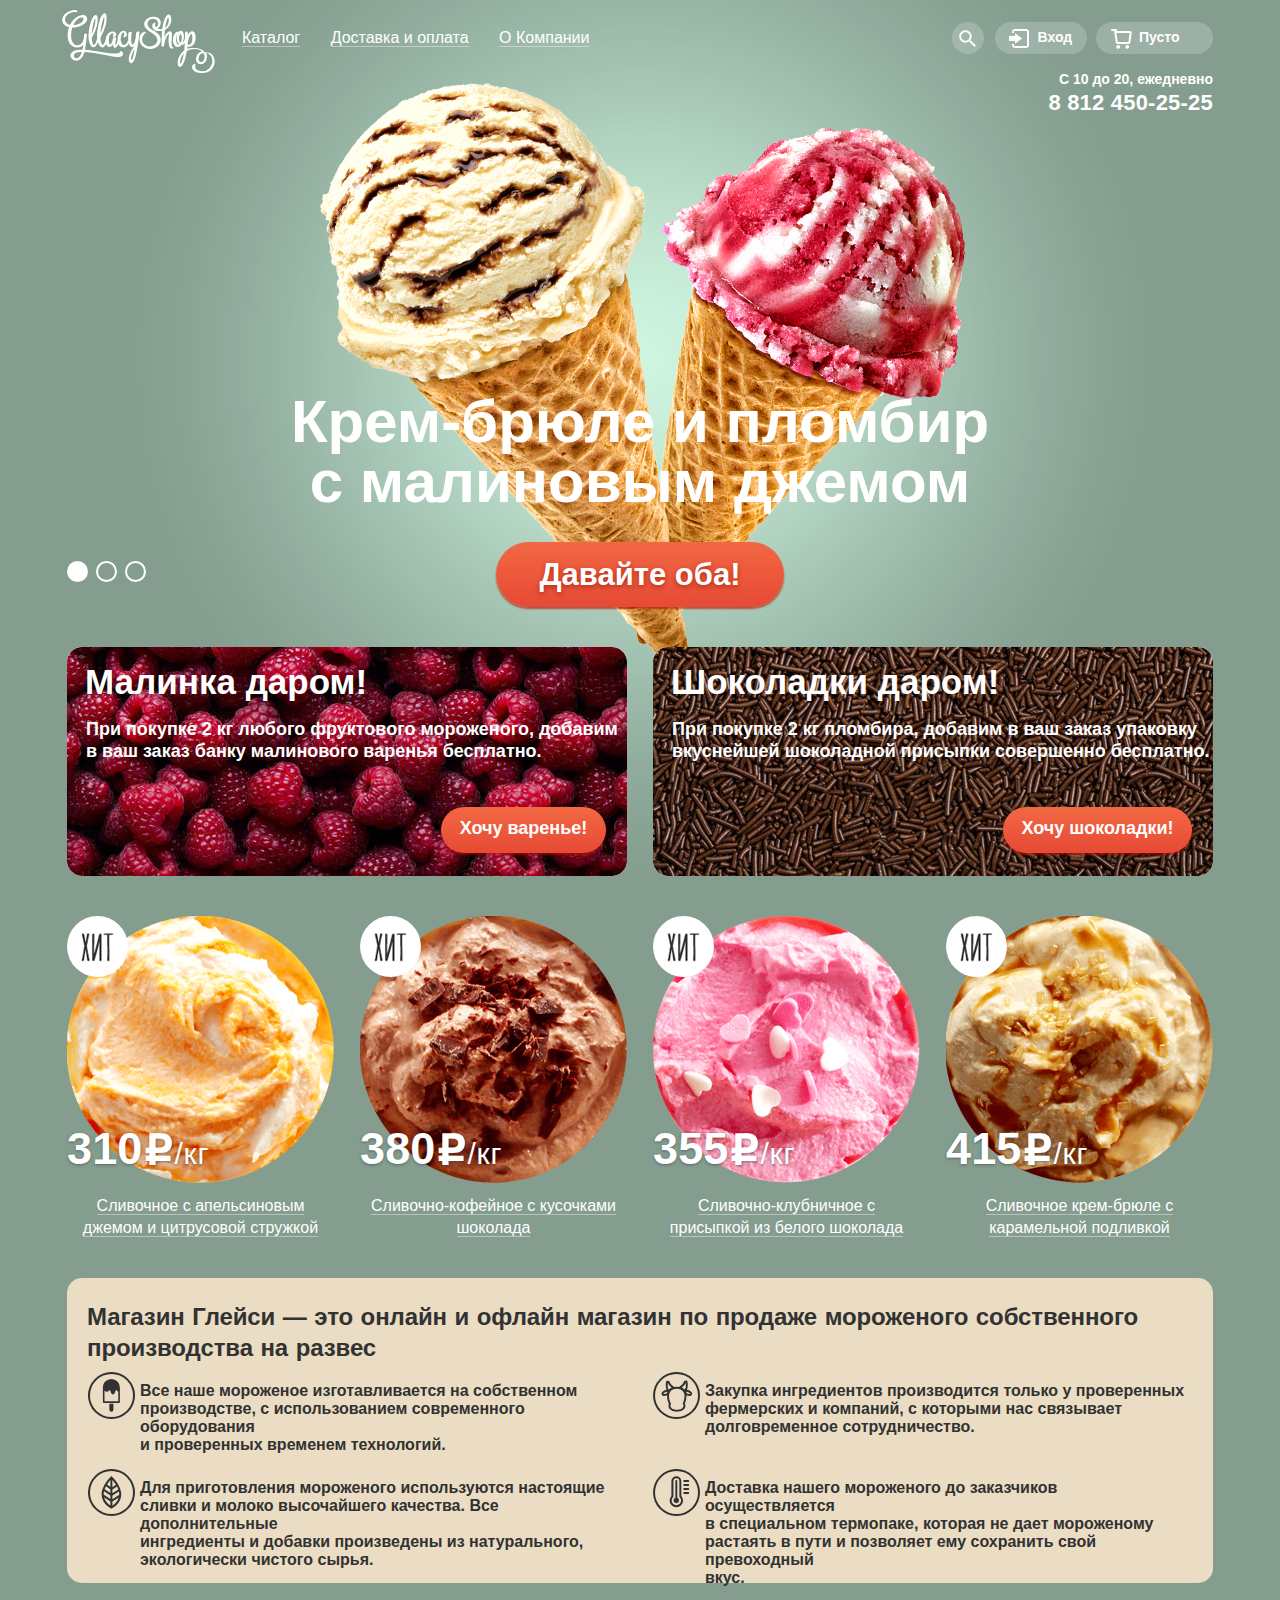
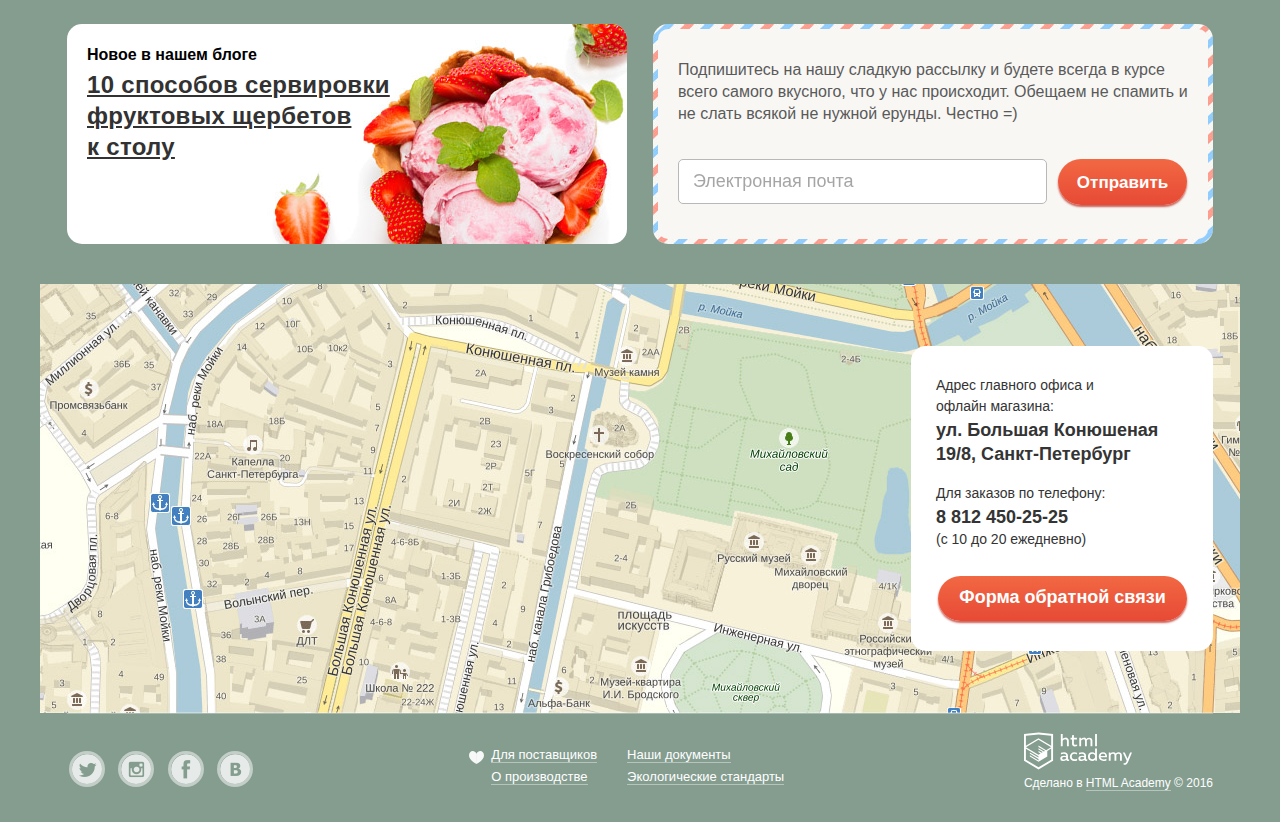
==== commit 64f8593d: "final" ====
--- a/index.html
+++ b/index.html
@@ -303,7 +303,7 @@
             <b class="map--phone">8 812 450-25-25</b>
             (с 10 до 20 ежедневно)
           </div>
-          <a href="#" class="btn">Форма обратной связи</a>
+          <a href="#" class="btn--form">Форма обратной связи</a>
         </div>
       </section>
 
@@ -336,7 +336,7 @@
             </div>
             <div class="footer--webmaster">
               <img src="img/user-interface/html-academy.svg" alt="HTMLAcademy" width="108" height="38">
-              <p>Сделано в <a href="#">HTML Academy</a> &#169; 2016</p>
+              <p>Сделано в <a href="https://htmlacademy.ru">HTML Academy</a> &#169; 2016</p>
             </div>
           </div>
 
--- a/css/style.css
+++ b/css/style.css
@@ -354,8 +354,50 @@
   line-height: 16px;
 }
 
+.btn {
+  position: absolute;
+  bottom: 20px;
+  right: 26px;
+  display: block;
+  width: 210px;
+  height: 35px;
+  background-color: #e64b36;
+  border-radius: 50px;
+  text-align: center;
+  font-size: 18px;
+  line-height: 32px;
+  text-decoration: none;
+  color: #ffffff;
+  background: linear-gradient(0deg,#e74a35,#f26843);
+  box-shadow: 0 2px 2px 0 rgba(172,16,0,.64);
+}
+
+.basket--popup .table--popup {
+  display: table;
+}
+
+.basket--popup .row--popup {
+  display: table-row;
+}
+
+.basket--popup .cell--popup {
+  display: table-cell;
+}
+
 .delete--btn {
   text-indent: -9999px;
+}
+
+.basket--popup img {
+  padding: 5px;
+}
+
+.icecream--title {
+  width 280px;
+}
+
+.cell--popup {
+  padding: 0 2px;
 }
 
 .user--item:hover .basket--popup {
@@ -780,6 +822,8 @@
   color: #fefefe;
   box-shadow: 0 2px 2px 0 rgba(172,16,0,.64);
   background: linear-gradient(0deg,#e74a35,#f26843);
+  outline: none;
+  cursor: pointer;
 }
 
 .post--band button:hover {
@@ -845,13 +889,13 @@
   color: #343434;
 }
 
-.btn {
-  position: absolute;
-  bottom: 29px;
+.btn--form {
+  position: absolute;
+  bottom: 30px;
   right: 26px;
   display: block;
-  width: 250px;
-  height: 46px;
+  width: 249px;
+  height: 45px;
   background-color: #e64b36;
   border-radius: 50px;
   text-align: center;
@@ -863,6 +907,12 @@
   box-shadow: 0 2px 2px 0 rgba(172,16,0,.64);
 }
 
+.basket--total {
+  border-top: 1px solid #353535;
+  text-align: right;
+  padding: 5px;
+}
+
 .btn:hover {
   background-image: linear-gradient(0deg,#ec6f5e,#f58669);
   box-shadow: 0 2px 2px 0 #ac1000;
@@ -933,12 +983,18 @@
   background-color: transparent;
   border: none;
   color: white;
-  -webkit-appearance: none;
   width: 100%;
   height: 36px;
   outline: none;
   margin: 0px 15px;
-}
+  -webkit-appearance: none;
+  -moz-appearance: none;
+  appearance: none;
+  text-indent: 0.01px;
+  text-overflow: '';
+  cursor: pointer;
+}
+
 
 .filter .field--sorting label {
   position: absolute;
@@ -982,6 +1038,7 @@
   border-radius: 50%;
   background-color: #fff;
   box-shadow: 0 2px 2px 0 rgba(0,0,0,.1);
+  cursor: pointer;
 }
 
 .filter .range--scale--max {
@@ -993,6 +1050,7 @@
   border-radius: 50%;
   background-color: #fff;
   box-shadow: 0 2px 2px 0 rgba(0,0,0,.1);
+  cursor: pointer;
 }
 
 
@@ -1033,6 +1091,7 @@
   padding-left: 30px;
   margin-right: 15px;
   position: relative;
+  cursor: pointer;
 }
 
 .fat--control input[type="radio"] + label::before {
@@ -1091,6 +1150,7 @@
   padding-left: 30px;
   margin-right: 18px;
   position: relative;
+  cursor: pointer;
 }
 
 .fillings input[type="checkbox"] + label::before {
@@ -1129,6 +1189,7 @@
   background-color: #a6b7ae;
   outline: none;
   border-radius: 20px;
+  cursor: pointer;
 }
 
 .filter button:hover {
@@ -1359,18 +1420,15 @@
   margin: 32px 0 0 211px;
 }
 
-.footer--docs .table,
-.basket--popup .table {
+.footer--docs .table {
   display: table;
 }
 
-.footer--docs .row,
-.basket--popup row {
+.footer--docs .row {
   display: table-row;
 }
 
-.footer--docs .cell,
-.basket--popup .cell{
+.footer--docs .cell {
   display: table-cell;
   padding: 0 15px 4px;
 }
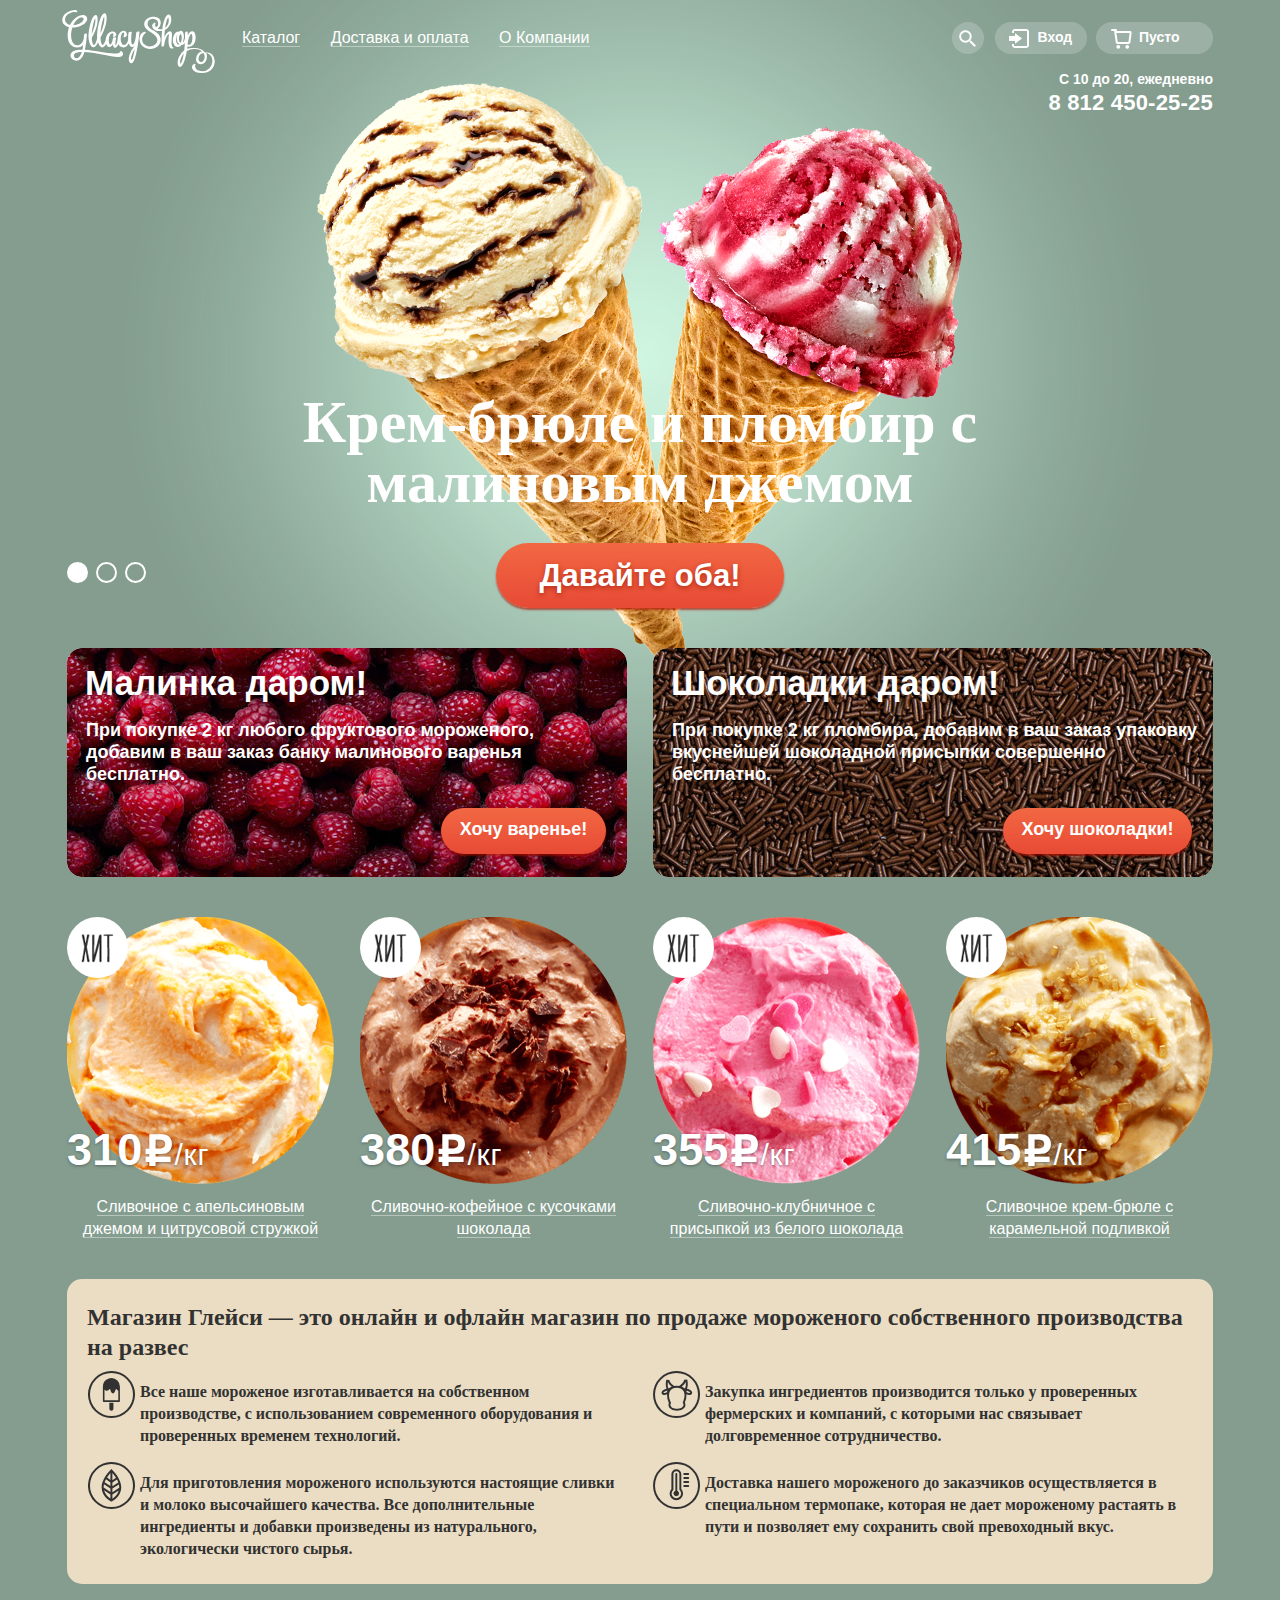
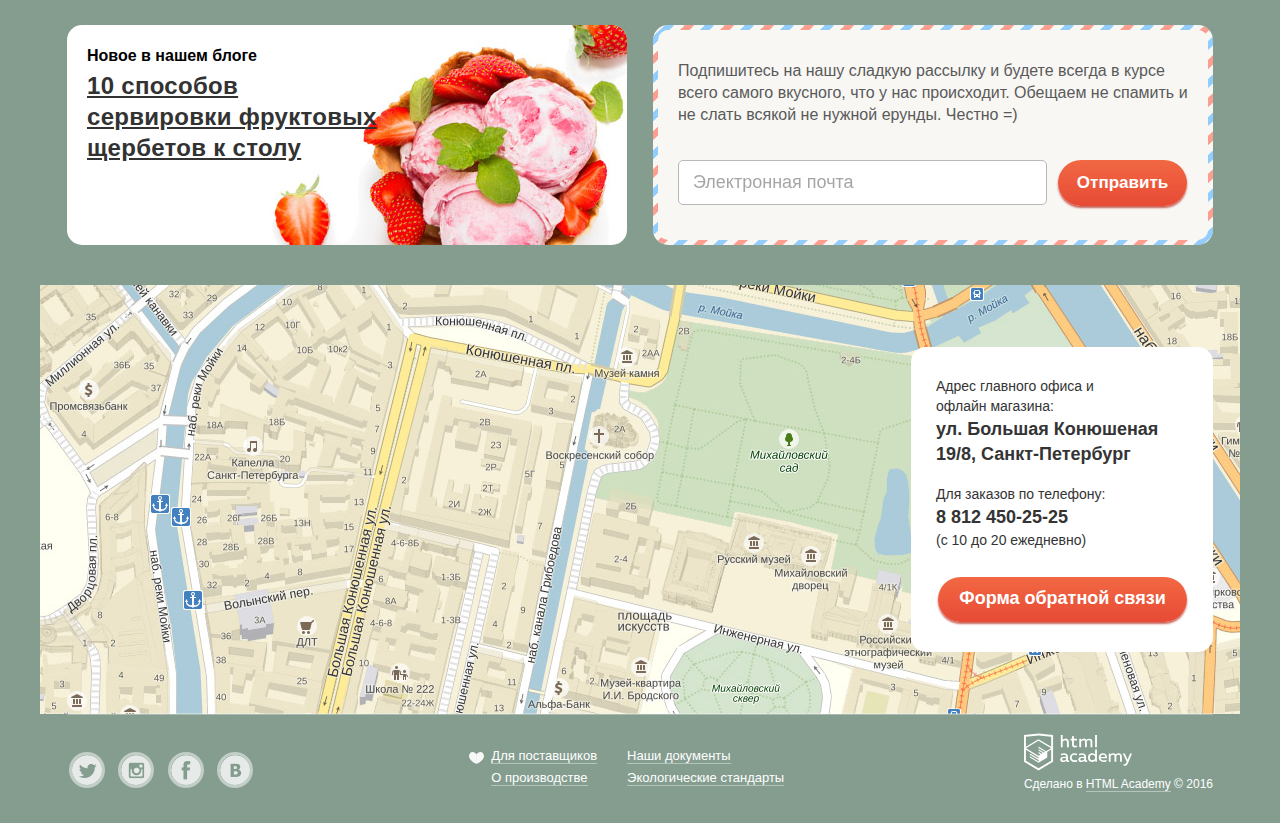
==== commit dc6ed46a: "refine" ====
--- a/index.html
+++ b/index.html
@@ -12,352 +12,358 @@
   <input type="radio" name="toggle" id="btn--2">
   <input type="radio" name="toggle" id="btn--3">
 
-  <div class="page">
-    <div class="page--layout">
-
-      <header class="container">
-        <div class="grid--layout">
-
-          <!-- GRID - header logo -->
-          <div class="layout--logo">
-            <img class="logo--img" src="img/layout/logo.svg" width="153" height="63" alt="Лого"/>
-          </div>
-
-          <!-- GRID - header navigation -->
-          <nav class="layout--nav">
-            <ul class="nav--menu">
-              <li class="menu--item">
-                <a class="item--btn" href="#">
-                  <span class="btn--underline">Каталог</span>
+
+    <div class="page">
+      <div class="page--layout">
+
+        <header class="container">
+          <div class="grid--layout">
+
+            <!-- GRID - header logo -->
+            <div class="layout--logo">
+              <img class="logo--img" src="img/layout/logo.svg" width="153" height="63" alt="Лого"/>
+            </div>
+
+            <!-- GRID - header navigation -->
+            <nav class="layout--nav">
+              <ul class="nav--menu">
+                <li class="menu--item">
+                  <a class="item--btn" href="#">
+                    <span class="btn--underline">Каталог</span>
+                  </a>
+                  <ul class="item--drop">
+                    <li class="item--drop--title"><a href="#">Новинки</a></li>
+                    <li class="drop--link"><a href="catalog.html">Сливочное</a></li>
+                    <li class="drop--link"><a href="#">Щербеты</a></li>
+                    <li class="drop--link"><a href="#">Фруктовый лед</a></li>
+                    <li class="drop--link"><a href="#">Мелорин</a></li>
+                  </ul>
+                </li>
+                <li class="menu--item">
+                  <a class="item--btn" href="#">
+                    <span class="btn--underline">Доставка и оплата</span>
+                  </a>
+                </li>
+                <li class="menu--item">
+                  <a class="item--btn" href="#">
+                    <span class="btn--underline">О Компании</span>
+                  </a>
+                </li>
+              </ul>
+            </nav>
+
+            <!-- GRID - header user-block -->
+            <div class="layout--user">
+
+              <!-- search button -->
+              <div class="user--item">
+                <a class="item--search" href="#"></a>
+                <div class="search--form">
+                  <form action="#" method="post">
+                    <input type="search" name="search" placeholder="Что ищем?">
+                  </form>
+                </div>
+              </div>
+
+              <!-- login button -->
+              <div class="user--item">
+                <a class="item--login" href="#">
+                  <span class="login">Вход</span>
                 </a>
-                <ul class="item--drop">
-                  <li class="item--drop--title"><b>Новинки</b></li>
-                  <li class="drop--link"><a href="catalog.html">Сливочное</a></li>
-                  <li class="drop--link"><a href="#">Щербеты</a></li>
-                  <li class="drop--link"><a href="#">Фруктовый лед</a></li>
-                  <li class="drop--link"><a href="#">Мелорин</a></li>
-                </ul>
-              </li>
-              <li class="menu--item">
-                <a class="item--btn" href="#">
-                  <span class="btn--underline">Доставка и оплата</span>
+                <div class="login--form">
+                  <form action="#" method="post">
+                    <input type="email" name="email" placeholder="Электронная почта" required>
+                    <input type="password" name="password" placeholder="Пароль" required>
+                    <input type="submit" value="Войти">
+                    <div class="form--link">
+                      <a href="#">Забыли пароль?</a>
+                      <a href="#">Новая регистрация</a>
+                    </div>
+                  </form>
+                </div>
+              </div>
+
+              <!-- basket button -->
+              <div class="user--item">
+                <a class="item--basket" href="#">
+                  <span class="basket">Пусто</span>
                 </a>
-              </li>
-              <li class="menu--item">
-                <a class="item--btn" href="#">
-                  <span class="btn--underline">О Компании</span>
-                </a>
-              </li>
-            </ul>
-          </nav>
-
-          <!-- GRID - header user-block -->
-          <div class="layout--user">
-
-            <!-- search button -->
-            <div class="user--item">
-              <a class="item--search" href="#"></a>
-              <div class="search--form">
-                <form>
-                  <input type="search" name="search" placeholder="Что ищем?">
-                </form>
-              </div>
-            </div>
-
-            <!-- login button -->
-            <div class="user--item">
-              <a class="item--login" href="#">
-                <span class="login">Вход</span>
-              </a>
-              <div class="login--form">
-                <form>
-                  <input type="email" name="email" placeholder="Электронная почта" required>
-                  <input type="password" name="password" placeholder="Пароль" required>
-                  <input type="submit" value="Войти">
-                  <div class="form--link">
-                    <a href="#">Забыли пароль?</a>
-                    <a href="#">Новая регистрация</a>
-                  </div>
-                </form>
-              </div>
-            </div>
-
-            <!-- basket button -->
-            <div class="user--item">
-              <a class="item--basket" href="#">
-                <span class="basket">Пусто</span>
-              </a>
-              <div class="basket--form"><!-- Пусто--></div>
-            </div>
-          </div>
-
-          <!-- GRID - header contacts -->
-          <div class="layout--contacts">
-            <span class="timetable">C 10 до 20, ежедневно</span>
-            <span class="contact">8 812 450-25-25</span>
-          </div>
-
+                <div class="basket--form"><!-- Пусто--></div>
+              </div>
+            </div>
+
+            <!-- GRID - header contacts -->
+            <div class="layout--contacts">
+              <span class="timetable">C 10 до 20, ежедневно</span>
+              <span class="contact">8 812 450-25-25</span>
+            </div>
+
+          </div>
+        </header>
+
+        <main class="container">
+          <div class="grid--layout">
+
+            <!-- SLIDER -->
+            <section class="slider">
+
+              <!-- slide-1 -->
+              <div class="slide" id="intro1">
+                <img src="img/content/icecream1.png" alt="Мороженое">
+                <div class="slider--title">
+                  Крем-брюле и пломбир с малиновым джемом
+                </div>
+                <a href="#" class="btn--slider">Давайте оба!</a>
+              </div>
+              <!-- slide-2 -->
+              <div class="slide" id="intro2">
+                <img src="img/content/icecream2.png" alt="Мороженое">
+                <div class="slider--title">
+                  Шоколадный пломбир и лимонный сорбет
+                </div>
+                <a href="#" class="btn--slider">Давайте оба!</a>
+              </div>
+              <!-- slide-3 -->
+              <div class="slide" id="intro3">
+                <img src="img/content/icecream3.png" alt="Мороженое">
+                <div class="slider--title">
+                  Пломбир с помадкой и клубничный щербет
+                </div>
+                <a href="#" class="btn--slider">Давайте оба!</a>
+              </div>
+              <!-- slider controls -->
+              <div class="slider--controls">
+                <label for="btn--1"></label>
+                <label for="btn--2"></label>
+                <label for="btn--3"></label>
+              </div>
+
+            </section>
+
+            <!-- GRID - main promo -->
+            <section class="main--promo">
+              <div class="promo--left">
+                <h2>Малинка даром!</h2>
+                <p>
+                  При покупке 2 кг любого фруктового мороженого, добавим
+                  в ваш заказ банку малинового варенья бесплатно.
+                </p>
+                <a class="promo--btn--left" href="#">Хочу варенье!</a>
+              </div>
+              <div class="promo--right">
+                <h2>Шоколадки даром!</h2>
+                <p>
+                  При покупке 2 кг пломбира, добавим в ваш заказ упаковку
+                  вкуснейшей шоколадной присыпки совершенно бесплатно.
+                </p>
+                <a class="promo--btn--right" href="#">Хочу шоколадки!</a>
+              </div>
+            </section>
+
+            <!-- GRID - main icecream block -->
+            <section class="main--catalog">
+
+              <figure class="catalog--item">
+                <img src="img/content/orange.png" width="267" height="267" alt="фото продукта"/>
+                <span class="price"><b class="price--item">310</b><img src="img/layout/ruble.svg" alt="ruble">/кг</span>
+                <img class="hit--label" src="img/layout/hit.jpg" alt="attention">
+                <figcaption>
+                  <p class="width--control">
+                    <span>Сливочное с апельсиновым</span>
+                    <span>джемом и цитрусовой стружкой</span>
+                  </p>
+                  <div class="quick--look">
+                    <a href="#" class="btn--quick">Быстрый просмотр</a>
+                  </div>
+                </figcaption>
+              </figure>
+
+              <figure class="catalog--item">
+                <img src="img/content/coffee.png" width="267" height="267" alt="фото продукта"/>
+                <span class="price"><b class="price--item">380</b><img src="img/layout/ruble.svg" alt="ruble">/кг</span>
+                <img class="hit--label" src="img/layout/hit.jpg" alt="attention">
+                <figcaption>
+                  <p class="width--control">
+                    <span>Сливочно-кофейное с кусочками</span>
+                    <span>шоколада</span>
+                  </p>
+                  <div class="quick--look">
+                    <a href="#" class="btn--quick">Быстрый просмотр</a>
+                  </div>
+                </figcaption>
+              </figure>
+
+              <figure class="catalog--item">
+                <img src="img/content/strawberry.png" width="267" height="267" alt="фото продукта"/>
+                <span class="price"><b class="price--item">355</b><img src="img/layout/ruble.svg" alt="ruble">/кг</span>
+                <img class="hit--label" src="img/layout/hit.jpg" alt="attention">
+                <figcaption>
+                  <p class="width--control">
+                    <span>Сливочно-клубничное c</span>
+                    <span>присыпкой из белого шоколада</span>
+                  </p>
+                  <div class="quick--look">
+                    <a href="#" class="btn--quick">Быстрый просмотр</a>
+                  </div>
+                </figcaption>
+              </figure>
+
+              <figure class="catalog--item">
+                <img src="img/content/brulee.png" width="267" height="267" alt="фото продукта"/>
+                <span class="price"><b class="price--item">415</b><img src="img/layout/ruble.svg" alt="ruble">/кг</span>
+                <img class="hit--label" src="img/layout/hit.jpg" alt="attention">
+                <figcaption>
+                  <p class="width--control">
+                    <span>Сливочное крем-брюле с</span>
+                    <span>карамельной подливкой</span>
+                  </p>
+                  <div class="quick--look">
+                    <a href="#" class="btn--quick">Быстрый просмотр</a>
+                  </div>
+                </figcaption>
+              </figure>
+              
+            </section>
+
+            <!-- GRID -  main feature block I -->
+            <section class="main--feature--about">
+
+              <h2>Магазин Глейси — это онлайн и офлайн магазин по продаже мороженого собственного производства на развес</h2>
+
+              <div class="feature--item">
+                <img src="img/layout/icecream-icon.svg" alt="иконка">
+                <p>
+                  Все наше мороженое изготавливается на собственном
+                  производстве, с использованием современного оборудования
+                  и проверенных временем технологий.
+                </p>
+              </div>
+              <div class="feature--item">
+                <img src="img/layout/cow.svg" alt="иконка">
+                <p>
+                  Закупка ингредиентов производится только у проверенных
+                  фермерских и компаний, с которыми нас связывает
+                  долговременное сотрудничество.
+                </p>
+              </div>
+              <div class="feature--item">
+                <img src="img/layout/leaf-icon.svg" alt="иконка">
+                <p>
+                  Для приготовления мороженого используются настоящие
+                  сливки и молоко высочайшего качества. Все дополнительные
+                  ингредиенты и добавки произведены из натурального,
+                  экологически чистого сырья.
+                </p>
+              </div>
+              <div class="feature--item">
+                <img src="img/layout/thermometer-icon.svg" alt="иконка">
+                <p>
+                  Доставка нашего мороженого до заказчиков осуществляется
+                  в специальном термопаке, которая не дает мороженому
+                  растаять в пути и позволяет ему сохранить свой превоходный
+                  вкус.
+                </p>
+              </div>
+
+            </section>
+
+            <!-- GRID - main feature block II -->
+            <section class="main--feature">
+
+              <div class="feature--blog">
+                <p>Новое в нашем блоге</p>
+                <h3><a href="#">10 способов сервировки фруктовых щербетов к&nbsp;столу</a></h3>
+              </div>
+              <div class="feature--subscript">
+                <div class="post--band">
+                  <p>
+                    Подпишитесь на нашу сладкую рассылку и будете всегда в курсе всего самого
+                    вкусного, что у нас происходит. Обещаем не спамить и не слать всякой не
+                    нужной ерунды. Честно =)
+                  </p>
+                  <input type="text" class="email" placeholder="Электронная почта">
+                  <button class="btn--newsletter">Отправить</button>
+                </div>
+              </div>
+
+            </section>
+
+          </div>
+        </main>
+
+        <!-- YANDEX MAP -->
+        <section class="yandex--map container">
+          <div class="map--contacts">
+            <p class="map--text">
+              Адрес главного офиса и
+              офлайн&nbsp;магазина:
+              <b class="map--adress">
+                ул. Большая Конюшеная
+                19/8, Санкт-Петербург
+              </b>
+            </p>
+            <div class="map--text">
+              Для заказов по телефону:
+              <b class="map--phone">8 812 450-25-25</b>
+              (с 10 до 20 ежедневно)
+            </div>
+            <a href="#" class="btn--form">Форма обратной связи</a>
+          </div>
+          
+        </section>
+
+        <!-- FOOTER -->
+        <footer class="container">
+          <div class="grid--layout">
+
+            <div class="footer">
+              <div class="footer--social">
+                <a href="#" class="social--twitter"></a>
+                <a href="#" class="social--insta"></a>
+                <a href="#" class="social--facebook"></a>
+                <a href="#" class="social--vk"></a>
+              </div>
+              <div class="footer--docs">
+                <div class="table">
+                  <div class="row">
+                    <a class="cell" href="#">
+                      <span>
+                        <img src="img/layout/heart.svg" alt="heart">Для поставщиков
+                      </span>
+                    </a>
+                    <a class="cell" href="#"><span>Наши документы</span></a>
+                  </div>
+                  <div class="row">
+                    <a class="cell" href="#"><span>О производстве</span></a>
+                    <a class="cell" href="#"><span>Экологические стандарты</span></a>
+                  </div>
+                </div>
+              </div>
+              <div class="footer--webmaster">
+                <img src="img/user-interface/html-academy.svg" alt="HTMLAcademy" width="108" height="38">
+                <p>Сделано в <a href="https://htmlacademy.ru">HTML Academy</a> &#169; 2016</p>
+              </div>
+            </div>
+
+          </div>
+        </footer>
+
+        <!-- POUPUP FEEDBACK -->
+        <div class="feedback">
+          <div class="feedback--wrap">
+            <h4>Мы обязательно вам ответим!</h4>
+            <a href="index.html" class="btn--close">Выход</a>
+            <form action="#" method="post">
+              <input type="text" class="textarea" name="name" placeholder="Как вас зовут?">
+              <input type="email" class="textarea" name="email" placeholder="Ваша почта для ответа?">
+              <textarea cols="30" rows="5" name="text">Напишите что-нибудь...</textarea>
+              <button class="btn--feedback" type="submit">Отправить</button>
+            </form>
+          </div>
         </div>
-      </header>
-
-      <main class="container">
-        <div class="grid--layout">
-
-          <!-- SLIDER -->
-          <section class="slider">
-
-            <!-- slide-1 -->
-            <div class="slide" id="intro1">
-              <div class="slider--title">
-                Крем-брюле и пломбир с малиновым джемом
-              </div>
-              <a href="#" class="btn--slider">Давайте оба!</a>
-            </div>
-            <!-- slide-2 -->
-            <div class="slide" id="intro2">
-              <div class="slider--title">
-                Шоколадный пломбир и лимонный сорбет
-              </div>
-              <a href="#" class="btn--slider">Давайте оба!</a>
-            </div>
-            <!-- slide-3 -->
-            <div class="slide" id="intro3">
-              <div class="slider--title">
-                Пломбир с помадкой и клубничный щербет
-              </div>
-              <a href="#" class="btn--slider">Давайте оба!</a>
-            </div>
-            <!-- slider controls -->
-            <div class="slider--controls">
-              <label for="btn--1"></label>
-              <label for="btn--2"></label>
-              <label for="btn--3"></label>
-            </div>
-
-          </section>
-
-          <!-- GRID - main promo -->
-          <section class="main--promo">
-            <div class="promo--left">
-              <h2>Малинка даром!</h2>
-              <p>
-                При покупке 2 кг любого фруктового мороженого, добавим<br>
-                в ваш заказ банку малинового варенья бесплатно.
-              </p>
-              <a class="promo--btn--left" href="#">Хочу варенье!</a>
-            </div>
-            <div class="promo--right">
-              <h2>Шоколадки даром!</h2>
-              <p>
-                При покупке 2 кг пломбира, добавим в ваш заказ упаковку<br>
-                вкуснейшей шоколадной присыпки совершенно бесплатно.
-              </p>
-              <a class="promo--btn--right" href="#">Хочу шоколадки!</a>
-            </div>
-          </section>
-
-          <!-- GRID - main icecream block -->
-          <section class="main--catalog">
-
-            <figure class="catalog--item">
-              <img src="img/content/orange.png" width="267" height="267" alt="фото продукта"/>
-              <span class="price"><b class="price--item">310</b><img src="img/layout/ruble.svg">/кг</span>
-              <img class="hit--label" src="img/layout/hit.jpg" alt="attention">
-              <figcaption>
-                <p>
-                  <span>Сливочное с апельсиновым</span><br>
-                  <span>джемом и цитрусовой стружкой</span>
-                </p>
-                <div class="quick--look">
-                  <a href="#" class="btn--quick">Быстрый просмотр</a>
-                </div>
-              </figcaption>
-            </figure>
-
-            <figure class="catalog--item">
-              <img src="img/content/coffee.png" width="267" height="267" alt="фото продукта"/>
-              <span class="price"><b class="price--item">380</b><img src="img/layout/ruble.svg">/кг</span>
-              <img class="hit--label" src="img/layout/hit.jpg" alt="attention">
-              <figcaption>
-                <p>
-                  <span>Сливочно-кофейное с кусочками</span><br>
-                  <span>шоколада</span>
-                </p>
-                <div class="quick--look">
-                  <a href="#" class="btn--quick">Быстрый просмотр</a>
-                </div>
-              </figcaption>
-            </figure>
-
-            <figure class="catalog--item">
-              <img src="img/content/strawberry.png" width="267" height="267" alt="фото продукта"/>
-              <span class="price"><b class="price--item">355</b><img src="img/layout/ruble.svg">/кг</span>
-              <img class="hit--label" src="img/layout/hit.jpg" alt="attention">
-              <figcaption>
-                <p>
-                  <span>Сливочно-клубничное c</span><br>
-                  <span>присыпкой из белого шоколада</span>
-                </p>
-                <div class="quick--look">
-                  <a href="#" class="btn--quick">Быстрый просмотр</a>
-                </div>
-              </figcaption>
-            </figure>
-
-            <figure class="catalog--item">
-              <img src="img/content/brulee.png" width="267" height="267" alt="фото продукта"/>
-              <span class="price"><b class="price--item">415</b><img src="img/layout/ruble.svg">/кг</span>
-              <img class="hit--label" src="img/layout/hit.jpg" alt="attention">
-              <figcaption>
-                <p>
-                  <span>Сливочное крем-брюле с</span><br>
-                  <span>карамельной подливкой</span>
-                </p>
-                <div class="quick--look">
-                  <a href="#" class="btn--quick">Быстрый просмотр</a>
-                </div>
-              </figcaption>
-            </figure>
-
-          </section>
-
-          <!-- GRID -  main feature block I -->
-          <section class="main--feature--about">
-
-            <h2>Магазин Глейси — это онлайн и офлайн магазин по продаже мороженого собственного производства на развес</h2>
-
-            <div class="feature--item">
-              <img src="img/layout/icecream-icon.svg" alt="иконка">
-              <p>
-                Все наше мороженое изготавливается на собственном<br>
-                производстве, с использованием современного оборудования<br>
-                и проверенных временем технологий.
-              </p>
-            </div>
-            <div class="feature--item">
-              <img src="img/layout/cow.svg" alt="иконка">
-              <p>
-                Закупка ингредиентов производится только у проверенных<br>
-                фермерских и компаний, с которыми нас связывает<br>
-                долговременное сотрудничество.
-              </p>
-            </div>
-            <div class="feature--item">
-              <img src="img/layout/leaf-icon.svg" alt="иконка">
-              <p>
-                Для приготовления мороженого используются настоящие<br>
-                сливки и молоко высочайшего качества. Все дополнительные<br>
-                ингредиенты и добавки произведены из натурального,<br>
-                экологически чистого сырья.
-              </p>
-            </div>
-            <div class="feature--item">
-              <img src="img/layout/thermometer-icon.svg" alt="иконка">
-              <p>
-                Доставка нашего мороженого до заказчиков осуществляется<br>
-                в специальном термопаке, которая не дает мороженому<br>
-                растаять в пути и позволяет ему сохранить свой превоходный<br>
-                вкус.
-              </p>
-            </div>
-
-          </section>
-
-          <!-- GRID - main feature block II -->
-          <section class="main--feature">
-
-            <div class="feature--blog">
-              <p>Новое в нашем блоге</p>
-              <h3><a href="#">10 способов сервировки<br>фруктовых щербетов<br>к столу</a></h3>
-            </div>
-            <div class="feature--subscript">
-              <div class="post--band">
-                <p>
-                  Подпишитесь на нашу сладкую рассылку и будете всегда в курсе всего самого
-                  вкусного, что у нас происходит. Обещаем не спамить и не слать всякой не
-                  нужной ерунды. Честно =)
-                </p>
-                <input type="text" class="email" placeholder="Электронная почта">
-                <button class="btn--newsletter">Отправить</button>
-              </div>
-            </div>
-
-          </section>
-
-        </div>
-      </main>
-
-      <!-- YANDEX MAP -->
-      <section class="yandex--map container">
-        <div class="map--contacts">
-          <p class="map--text">
-            Адрес главного офиса и<br>
-            офлайн магазина:<br>
-            <b class="map--adress">
-              ул. Большая Конюшеная<br>
-              19/8, Санкт-Петербург
-            </b>
-          </p>
-          <div class="map--text">
-            Для заказов по телефону:<br>
-            <b class="map--phone">8 812 450-25-25</b>
-            (с 10 до 20 ежедневно)
-          </div>
-          <a href="#" class="btn--form">Форма обратной связи</a>
-        </div>
-      </section>
-
-      <!-- FOOTER -->
-      <footer class="container">
-        <div class="grid--layout">
-
-          <div class="footer">
-            <div class="footer--social">
-              <a href="#" class="social--twitter"></a>
-              <a href="#" class="social--insta"></a>
-              <a href="#" class="social--facebook"></a>
-              <a href="#" class="social--vk"></a>
-            </div>
-            <div class="footer--docs">
-              <div class="table">
-                <div class="row">
-                  <a class="cell" href="#">
-                    <span>
-                      <img src="img/layout/heart.svg">Для поставщиков
-                    </span>
-                  </a>
-                  <a class="cell" href="#"><span>Наши документы</span></a>
-                </div>
-                <div class="row">
-                  <a class="cell" href="#"><span>О производстве</span></a>
-                  <a class="cell" href="#"><span>Экологические стандарты</span></a>
-                </div>
-              </div>
-            </div>
-            <div class="footer--webmaster">
-              <img src="img/user-interface/html-academy.svg" alt="HTMLAcademy" width="108" height="38">
-              <p>Сделано в <a href="https://htmlacademy.ru">HTML Academy</a> &#169; 2016</p>
-            </div>
-          </div>
-
-        </div>
-      </footer>
-
-      <!-- POUPUP FEEDBACK -->
-      <div class="feedback">
-        <div class="feedback--wrap">
-          <h4>Мы обязательно вам ответим!</h4>
-          <button class="btn--close"></button>
-          <form action="#" method="post">
-            <input type="text" class="textarea" name="name" placeholder="Как вас зовут?">
-            <input type="email" class="textarea" name="email" placeholder="Ваша почта для ответа?">
-            <textarea cols="30" rows="5" name="text">Напишите что-нибудь...</textarea>
-            <button class="btn" type="submit">Отправить</button>
-          </form>
-        </div>
+
       </div>
-
     </div>
-  </div>
+  
 </body>
-</html>
+</html>--- a/css/style.css
+++ b/css/style.css
@@ -10,13 +10,43 @@
 /* MAIN LAYOUT
    ===================================== */
 
+@font-face {
+    font-family: "Roboto";
+    src: local("Roboto Medium"), local("Roboto-Medium"),
+         url("robotomedium.woff2") format("woff2"),
+         url("robotomedium.woff") format("woff"),
+         url("robotomedium.ttf") format("truetype");
+    font-weight: 500;
+    font-style: normal;
+}
+
+@font-face {
+    font-family: "Roboto";
+    src: local("Roboto"), local("Roboto-Regular"),
+         url("roboto.woff2") format("woff2"),
+         url("roboto.woff") format("woff"),
+         url("roboto.ttf") format("truetype");
+    font-weight: 400;
+    font-style: normal;
+}
+
+@font-face {
+    font-family: "Roboto";
+    src: local("Roboto Black"), local("Roboto-Black"),
+         url("robotoblack.woff2") format("woff2"),
+         url("robotoblack.woff") format("woff"),
+         url("robotoblack.ttf") format("truetype");
+    font-weight: 900;
+    font-style: normal;
+}
+
 body > input[type="radio"] {
   display: none;
 }
 
 .page {
   padding-top: 10px;
-  transition: background-image 0.5s ease, background-color 0.5s ease;
+/*  transition: background-image 0.5s ease, background-color 0.5s ease;*/
 }
 
 .page--layout {
@@ -31,6 +61,10 @@
 
 /* HEADER
    ===================================== */
+
+header {
+  position: relative;
+}
 
 header .layout--logo {
   float: left;
@@ -44,6 +78,8 @@
 }
 
 header .layout--nav {
+  position: relative;
+  z-index: 1;
   float: left;
   width: 700px;
   min-height: 67px;
@@ -105,14 +141,15 @@
   display: block;
 }
 
-.item--drop--title b {
+.item--drop--title a {
   display: block;
   padding: 8px 0px 11px 14px;
   margin: 0 10px 0 5px;
   font-size: 14px;
-  font-weight: 500;
+  font-weight: 600;
   color: #323232;
   border-bottom: 1px solid #d1d0ce;
+  text-decoration: none;
 }
 
 .drop--link a {
@@ -143,6 +180,8 @@
 }
 
 header .layout--user {
+  position: relative;
+  z-index: 1;
   float: right;
   width: auto;
   min-height: 67px;
@@ -326,6 +365,17 @@
   background-position: 10px -18px;
 }
 
+.basket--catalog:hover .basket--full::after {
+  content: "";
+  background: url(../img/icons/basket-fill.png);
+  background-repeat: no-repeat;
+  width: 13px;
+  height: 15px;
+  position: absolute;
+  left: 20px;
+  top: 10px;
+}
+
 .item--basket:hover {
   background-image: url(../img/spritesheet.png);
   background-repeat: no-repeat;
@@ -341,10 +391,8 @@
   top: 36px;
   right: 0;
   width: 540px;
-  min-height: 239px;
-  padding: 15px;
-  padding-top: 30px;
-  padding-bottom: 20px;
+  min-height: 242px;
+  padding: 16px;
   border-radius: 5px;
   background-color: #f8f7f4;
   color: #323232;
@@ -352,20 +400,21 @@
   box-sizing: border-box;
   font-size: 13px;
   line-height: 16px;
+  font-weight: 300;
 }
 
 .btn {
   position: absolute;
   bottom: 20px;
-  right: 26px;
-  display: block;
-  width: 210px;
-  height: 35px;
+  right: 15px;
+  display: block;
+  width: 170px;
+  height: 45px;
   background-color: #e64b36;
   border-radius: 50px;
   text-align: center;
   font-size: 18px;
-  line-height: 32px;
+  line-height: 42px;
   text-decoration: none;
   color: #ffffff;
   background: linear-gradient(0deg,#e74a35,#f26843);
@@ -378,10 +427,19 @@
 
 .basket--popup .row--popup {
   display: table-row;
+  width: auto;
+  padding: 0;
 }
 
 .basket--popup .cell--popup {
   display: table-cell;
+  width: auto;
+  padding: 0 5px 10px 2px;
+  vertical-align: middle;
+}
+
+.basket--popup .icecream--price {
+  padding-left: 10px;
 }
 
 .delete--btn {
@@ -392,12 +450,8 @@
   padding: 5px;
 }
 
-.icecream--title {
-  width 280px;
-}
-
-.cell--popup {
-  padding: 0 2px;
+.basket--popup .cell--width {
+  width: 250px;
 }
 
 .user--item:hover .basket--popup {
@@ -457,16 +511,24 @@
   display: none;
 }
 
+.slide img {
+  position: absolute;
+  top: -117px;
+  left: 50px;
+}
+
 .slider .slider--title {
-  width: 700px;
+  position: relative;
+  width: 720px;
   margin: 0 auto;
   margin-bottom: 30px;
-  font-weight: 800;
+  font-family: "Roboto-Black";
   font-size: 60px;
-  line-height: 60px;
+  line-height: 60.35px;
 }
 
 .slider .btn--slider {
+  position: relative;
   display: inline-block;
   padding: 12px 44px;
   font-weight: 600;
@@ -514,23 +576,23 @@
 
 #btn--1:checked ~ .page {
   background-color: #849d8f;
-  background-image: url(../img/content/Мороженко1.png);
-  background-repeat: no-repeat;
-  background-position: 120px 0;
+/*  background-image: url(../img/content/Мороженко1.png);*/
+  background-repeat: no-repeat;
+  background-position: top center;
 }
 
 #btn--2:checked ~ .page {
   background-color: #8996a6;
-  background-image: url(../img/content/Мороженко2.png);
-  background-repeat: no-repeat;
-  background-position: 120px 0;
+/*  background-image: url(../img/content/Мороженко2.png);*/
+  background-repeat: no-repeat;
+  background-position: top center;
 }
 
 #btn--3:checked ~ .page {
   background-color: #9d8b84;
-  background-image: url(../img/content/Мороженко3.png);
-  background-repeat: no-repeat;
-  background-position: 120px 0;
+/*  background-image: url(../img/content/Мороженко3.png);*/
+  background-repeat: no-repeat;
+  background-position: top center;
 }
 
 #btn--1:checked ~ .page #intro1,
@@ -543,6 +605,10 @@
 #btn--2:checked ~ .page label[for="btn--2"],
 #btn--3:checked ~ .page label[for="btn--3"] {
   background-color: #ffffff;
+}
+
+.main--promo {
+  margin-bottom: 8px;
 }
 
 main .promo--left {
@@ -580,9 +646,11 @@
 
 .promo--left p,
 .promo--right p {
+  width: 526px;
   margin: 16px 0 0 19px;
   font-size: 18px;
   line-height: 22px;
+  box-sizing: border-box;
 }
 
 .promo--left .promo--btn--left {
@@ -645,7 +713,7 @@
 main .catalog--item {
   float: left;
   position: relative;
-  margin: 40px 26px 0 0;
+  margin: 32px 26px 0 0;
   text-align: center;
 }
 
@@ -673,13 +741,20 @@
   top: 4px;
 }
 
-.catalog--item figcaption p {
-  margin: 8px 0;
+.width--control {
+  width: 255px;
+  margin: 8px auto;
   line-height: 22px;
   font-weight: 400;
 }
 
+.width--control--end {
+  width: 225px;
+  margin: 8px auto;
+}
+
 .catalog--item figcaption span {
+/*  font-family: "Roboto-Medium";*/
   border-bottom: 1px solid hsla(0,0%,100%,.4);
 }
 
@@ -714,6 +789,12 @@
   padding-left: 53px;
 }
 
+.feature--item p {
+  font-family: "Roboto-Regular";
+  font-size: 16px;
+  line-height: 22px;
+}
+
 .feature--item:nth-child(2) {
   margin-right: 32px;
 }
@@ -727,10 +808,12 @@
 }
 
 .main--feature--about h2 {
+  font-family: "Roboto-Medium";
   margin: 3px 0;
-  line-height: 31px;
-  word-spacing: 1px;
-  letter-spacing: -0.1px;
+  line-height: 30px;
+  font-size: 24px;
+/*  word-spacing: 1px;*/
+/*  letter-spacing: -0.1px;*/
 }
 
 
@@ -765,6 +848,8 @@
 }
 
 main .feature--blog a {
+  display: block;
+  width: 300px;
   color: #323232;
 }
 
@@ -875,7 +960,7 @@
   margin-top: 17px;
   font-size: 14px;
   font-weight: 400;
-  line-height: 21px;
+  line-height: 20px;
   color: #343434;
 }
 
@@ -885,7 +970,7 @@
   margin-top: 1px;
   font-size: 18px;
   font-weight: 700;
-  line-height: 24px;
+  line-height: 25px;
   color: #343434;
 }
 
@@ -907,10 +992,21 @@
   box-shadow: 0 2px 2px 0 rgba(172,16,0,.64);
 }
 
+.btn--form:active {
+  background-image: linear-gradient(0deg,#e1613e,#d74632);
+  box-shadow: inset 0 2px 2px 0 #942718;
+}
+
+.btn--form:hover {
+  background: #ee7561;
+}
+  
 .basket--total {
-  border-top: 1px solid #353535;
+  border-top: 1px solid #cacac7;
   text-align: right;
-  padding: 5px;
+  padding: 10px 0 0 0;
+  font-size: 15px;
+  font-weight: 500;
 }
 
 .btn:hover {
@@ -977,6 +1073,10 @@
   height: 37px;
   background-color: #a9b9af;
   border-radius: 50px;
+}
+
+.select--hidden {
+  overflow: hidden;
 }
 
 .filter .field--sorting select {
@@ -987,12 +1087,14 @@
   height: 36px;
   outline: none;
   margin: 0px 15px;
-  -webkit-appearance: none;
-  -moz-appearance: none;
-  appearance: none;
   text-indent: 0.01px;
-  text-overflow: '';
+  text-overflow: "";
   cursor: pointer;
+}
+
+.field--sorting option {
+  background-color: white;
+  color: black;
 }
 
 
@@ -1065,13 +1167,13 @@
 .filter .field--fat {
   position: relative;
   float: left;
-  width: 416px;
+  width: 418px;
   height: 37px;
   background-color: #a9b9af;
   border-radius: 50px;
 }
 
-.filter .field--fat label[for="fat"] {
+.filter .field--fat > label {
   position: absolute;
   bottom: 42px;
   left: 15px;
@@ -1080,6 +1182,8 @@
 }
 
 .fat--control {
+  width: 416px;
+  box-sizing: border-box;
   padding: 7px 0 0 15px;
 }
 
@@ -1105,7 +1209,7 @@
   position: absolute;
   top: 2px;
   left: 0;
-  
+
 }
 
 .fat--control input[type="radio"]:checked + label::after {
@@ -1130,7 +1234,7 @@
   border-radius: 50px;
 }
 
-.filter .field--fillings label[for="fill"] {
+.filter .field--fillings > label {
   position: absolute;
   bottom: 42px;
   left: 15px;
@@ -1139,7 +1243,9 @@
 }
 
 .fillings {
-  padding: 7px 0 0 17px;
+  width: 703px;
+  box-sizing: border-box;
+  padding: 7px 0 0 16px;
 }
 
 .fillings input {
@@ -1147,7 +1253,7 @@
 }
 
 .fillings input[type="checkbox"] + label {
-  padding-left: 30px;
+  padding-left: 29px;
   margin-right: 18px;
   position: relative;
   cursor: pointer;
@@ -1164,7 +1270,7 @@
   position: absolute;
   top: 2px;
   left: 0;
-  
+
 }
 
 .fillings input[type="checkbox"]:checked + label::after {
@@ -1218,6 +1324,7 @@
 .catalog {
   position: relative;
 }
+
 
 .catalog--item img,
 .catalog--item span {
@@ -1310,8 +1417,8 @@
 
 .paginator {
   float: right;
-  margin-top: 56px;
-  margin-bottom: 40px;
+  margin-top: 72px;
+  margin-bottom: 30px;
 }
 
 .paginator a {
@@ -1329,12 +1436,10 @@
   background-color: hsla(0,0%,100%,.2);
 }
 
-.paginator a:nth-child(2) {
+.paginator .page--active {
   background-color: #ffffff;
   color: #000000;
 }
-
-
 
 .paginator .page-number {
   width: 25px;
@@ -1492,7 +1597,6 @@
   clear: both;
   width: 1146px;
 }
-
 
 .feedback {
   color: #323232;
@@ -1511,7 +1615,7 @@
 }
 
 .feedback--wrap h4 {
-  margin: 10px 0;
+  margin: 10px 0 20px 0;
   font-size: 24px;
   font-weight: 500;
   line-height: 24px;
@@ -1580,6 +1684,46 @@
   box-sizing: border-box;
 }
 
+.btn--close {
+  text-indent: -9999px;
+  position: absolute;
+  background: url(../img/icons/x-modal.png);
+  background-repeat: no-repeat;
+  width: 20px;
+  height: 20px;
+  top: 10px;
+  right: 10px;
+}
+
+.btn--feedback {
+  position: absolute;
+  bottom: 30px;
+  right: 26px;
+  display: block;
+  width: 160px;
+  height: 45px;
+  background-color: #e64b36;
+  border-radius: 50px;
+  text-align: center;
+  font-size: 18px;
+  line-height: 42px;
+  text-decoration: none;
+  color: #ffffff;
+  background: linear-gradient(0deg,#e74a35,#f26843);
+  box-shadow: 0 2px 2px 0 rgba(172,16,0,.64);
+  border: none;
+  outline: none;
+}
+
+.btn--feedback:active {
+  background-image: linear-gradient(0deg,#e1613e,#d74632);
+  box-shadow: inset 0 2px 2px 0 #942718;
+}
+
+.btn--feedback:hover {
+  background: #ee7561;
+}
+
 /*.sprite {
     background-image: url(../img/spritesheet.png);
     background-repeat: no-repeat;
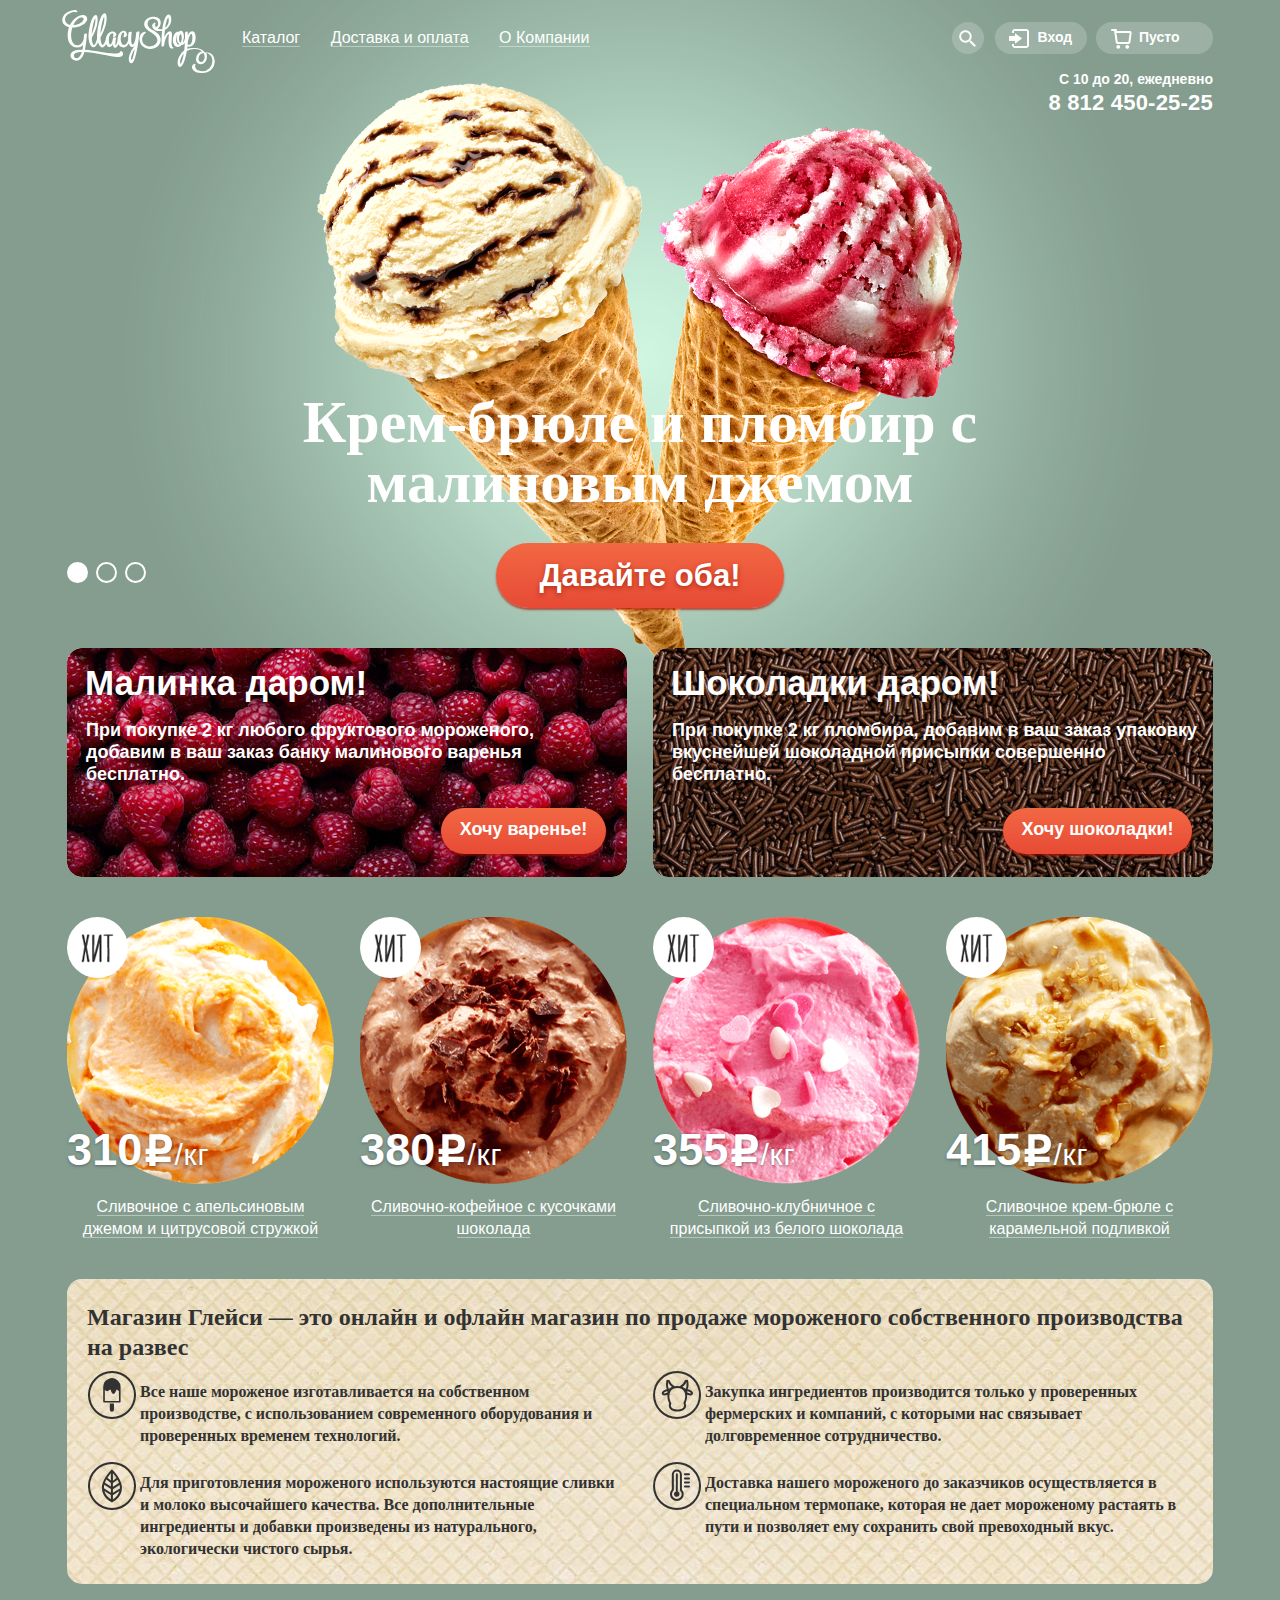
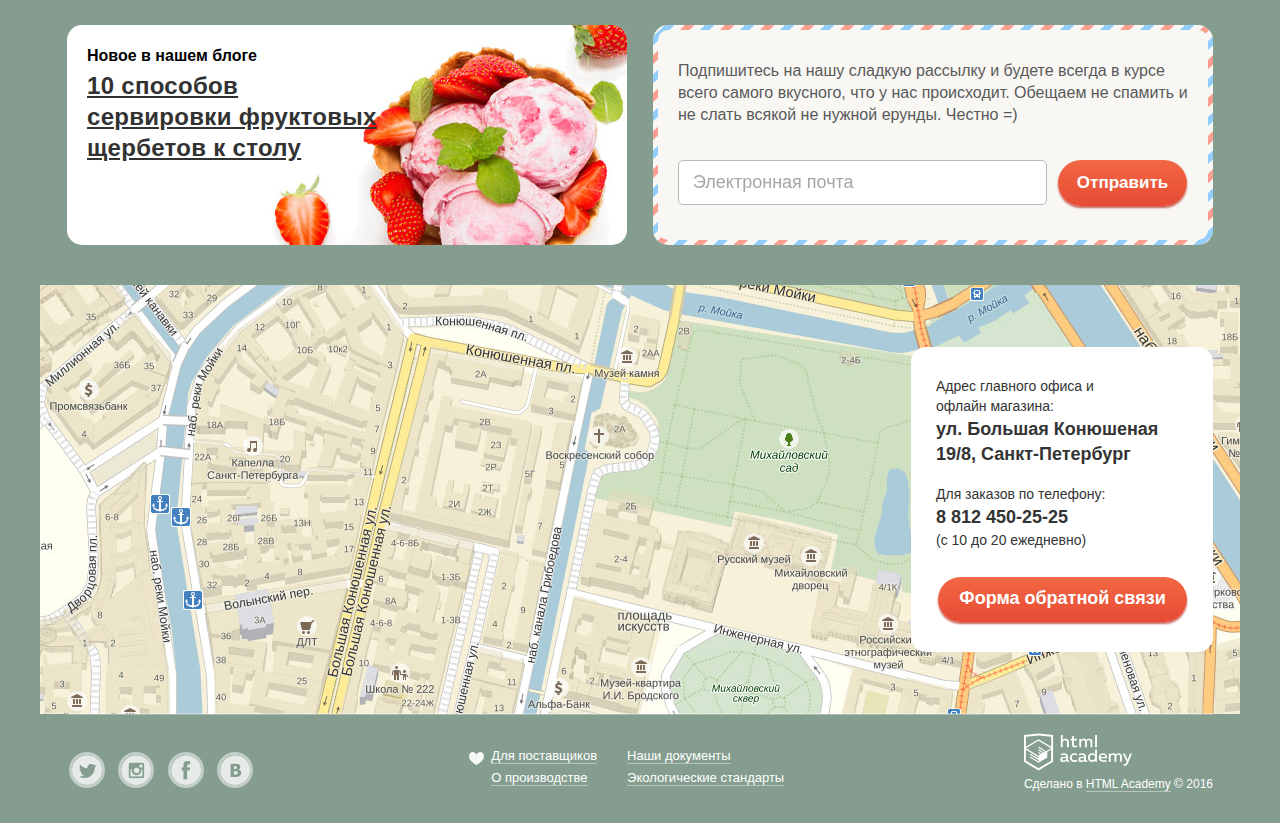
==== commit 869e4c2f: "last commit" ====
--- a/index.html
+++ b/index.html
@@ -4,7 +4,7 @@
   <meta charset="utf-8">
   <title>Глейси</title>
   <link href="css/normalize.css" rel="stylesheet">
-  <link href="css/style.css" rel="stylesheet">
+  <link href="css/style.min.css" rel="stylesheet">
 </head>
 <body>
   <!-- Toggle -->
@@ -109,7 +109,7 @@
 
               <!-- slide-1 -->
               <div class="slide" id="intro1">
-                <img src="img/content/icecream1.png" alt="Мороженое">
+                <img src="img/content/icecream1.png" width="1045" height="881" alt="Мороженое">
                 <div class="slider--title">
                   Крем-брюле и пломбир с малиновым джемом
                 </div>
@@ -117,7 +117,7 @@
               </div>
               <!-- slide-2 -->
               <div class="slide" id="intro2">
-                <img src="img/content/icecream2.png" alt="Мороженое">
+                <img src="img/content/icecream2.png" width="1065" height="859" alt="Мороженое">
                 <div class="slider--title">
                   Шоколадный пломбир и лимонный сорбет
                 </div>
@@ -125,7 +125,7 @@
               </div>
               <!-- slide-3 -->
               <div class="slide" id="intro3">
-                <img src="img/content/icecream3.png" alt="Мороженое">
+                <img src="img/content/icecream3.png" width="1079" height="854" alt="Мороженое">
                 <div class="slider--title">
                   Пломбир с помадкой и клубничный щербет
                 </div>
@@ -165,12 +165,10 @@
 
               <figure class="catalog--item">
                 <img src="img/content/orange.png" width="267" height="267" alt="фото продукта"/>
-                <span class="price"><b class="price--item">310</b><img src="img/layout/ruble.svg" alt="ruble">/кг</span>
-                <img class="hit--label" src="img/layout/hit.jpg" alt="attention">
+                <span class="price"><b class="price--item">310</b><img src="img/layout/ruble.svg" width="32" height="37" alt="ruble">/кг</span>
                 <figcaption>
                   <p class="width--control">
-                    <span>Сливочное с апельсиновым</span>
-                    <span>джемом и цитрусовой стружкой</span>
+                    <span>Сливочное с апельсиновым джемом и цитрусовой стружкой</span>
                   </p>
                   <div class="quick--look">
                     <a href="#" class="btn--quick">Быстрый просмотр</a>
@@ -180,12 +178,10 @@
 
               <figure class="catalog--item">
                 <img src="img/content/coffee.png" width="267" height="267" alt="фото продукта"/>
-                <span class="price"><b class="price--item">380</b><img src="img/layout/ruble.svg" alt="ruble">/кг</span>
-                <img class="hit--label" src="img/layout/hit.jpg" alt="attention">
+                <span class="price"><b class="price--item">380</b><img src="img/layout/ruble.svg" width="32" height="37" alt="ruble">/кг</span>
                 <figcaption>
                   <p class="width--control">
-                    <span>Сливочно-кофейное с кусочками</span>
-                    <span>шоколада</span>
+                    <span>Сливочно-кофейное с кусочками шоколада</span>
                   </p>
                   <div class="quick--look">
                     <a href="#" class="btn--quick">Быстрый просмотр</a>
@@ -195,12 +191,10 @@
 
               <figure class="catalog--item">
                 <img src="img/content/strawberry.png" width="267" height="267" alt="фото продукта"/>
-                <span class="price"><b class="price--item">355</b><img src="img/layout/ruble.svg" alt="ruble">/кг</span>
-                <img class="hit--label" src="img/layout/hit.jpg" alt="attention">
+                <span class="price"><b class="price--item">355</b><img src="img/layout/ruble.svg" width="32" height="37" alt="ruble">/кг</span>
                 <figcaption>
                   <p class="width--control">
-                    <span>Сливочно-клубничное c</span>
-                    <span>присыпкой из белого шоколада</span>
+                    <span>Сливочно-клубничное c присыпкой из белого шоколада</span>
                   </p>
                   <div class="quick--look">
                     <a href="#" class="btn--quick">Быстрый просмотр</a>
@@ -210,12 +204,10 @@
 
               <figure class="catalog--item">
                 <img src="img/content/brulee.png" width="267" height="267" alt="фото продукта"/>
-                <span class="price"><b class="price--item">415</b><img src="img/layout/ruble.svg" alt="ruble">/кг</span>
-                <img class="hit--label" src="img/layout/hit.jpg" alt="attention">
+                <span class="price"><b class="price--item">415</b><img src="img/layout/ruble.svg" width="32" height="37" alt="ruble">/кг</span>
                 <figcaption>
                   <p class="width--control">
-                    <span>Сливочное крем-брюле с</span>
-                    <span>карамельной подливкой</span>
+                    <span>Сливочное крем-брюле с карамельной подливкой</span>
                   </p>
                   <div class="quick--look">
                     <a href="#" class="btn--quick">Быстрый просмотр</a>
@@ -231,7 +223,7 @@
               <h2>Магазин Глейси — это онлайн и офлайн магазин по продаже мороженого собственного производства на развес</h2>
 
               <div class="feature--item">
-                <img src="img/layout/icecream-icon.svg" alt="иконка">
+                <img src="img/layout/icecream-icon.svg" width="48" height="48" alt="иконка">
                 <p>
                   Все наше мороженое изготавливается на собственном
                   производстве, с использованием современного оборудования
@@ -239,7 +231,7 @@
                 </p>
               </div>
               <div class="feature--item">
-                <img src="img/layout/cow.svg" alt="иконка">
+                <img src="img/layout/cow.svg" width="48" height="48" alt="иконка">
                 <p>
                   Закупка ингредиентов производится только у проверенных
                   фермерских и компаний, с которыми нас связывает
@@ -247,7 +239,7 @@
                 </p>
               </div>
               <div class="feature--item">
-                <img src="img/layout/leaf-icon.svg" alt="иконка">
+                <img src="img/layout/leaf-icon.svg" width="48" height="48" alt="иконка">
                 <p>
                   Для приготовления мороженого используются настоящие
                   сливки и молоко высочайшего качества. Все дополнительные
@@ -256,7 +248,7 @@
                 </p>
               </div>
               <div class="feature--item">
-                <img src="img/layout/thermometer-icon.svg" alt="иконка">
+                <img src="img/layout/thermometer-icon.svg" width="48" height="48" alt="иконка">
                 <p>
                   Доставка нашего мороженого до заказчиков осуществляется
                   в специальном термопаке, которая не дает мороженому
@@ -307,7 +299,7 @@
               <b class="map--phone">8 812 450-25-25</b>
               (с 10 до 20 ежедневно)
             </div>
-            <a href="#" class="btn--form">Форма обратной связи</a>
+            <a href="#modal" class="btn--form">Форма обратной связи</a>
           </div>
           
         </section>
@@ -328,7 +320,7 @@
                   <div class="row">
                     <a class="cell" href="#">
                       <span>
-                        <img src="img/layout/heart.svg" alt="heart">Для поставщиков
+                        <img src="img/layout/heart.svg" width="15" height="13" alt="heart">Для поставщиков
                       </span>
                     </a>
                     <a class="cell" href="#"><span>Наши документы</span></a>
@@ -349,7 +341,7 @@
         </footer>
 
         <!-- POUPUP FEEDBACK -->
-        <div class="feedback">
+        <div class="modal-window" id="modal">
           <div class="feedback--wrap">
             <h4>Мы обязательно вам ответим!</h4>
             <a href="index.html" class="btn--close">Выход</a>
@@ -365,5 +357,6 @@
       </div>
     </div>
   
+  <script src="js/style.min.js"></script>
 </body>
 </html>--- a/css/style.min.css
+++ b/css/style.min.css
@@ -0,0 +1 @@
+body{font-size:16px;line-height:normal;color:#fff;font-weight:700;font-family:Roboto,Helvetica,Arial,sans-serif;background-color:#849d8f}@font-face{font-family:"Roboto";src:local("Roboto Medium"),local("Roboto-Medium"),url(robotomedium.woff2) format("woff2"),url(robotomedium.woff) format("woff"),url(robotomedium.ttf) format("truetype");font-weight:500;font-style:normal}@font-face{font-family:"Roboto";src:local("Roboto"),local("Roboto-Regular"),url(roboto.woff2) format("woff2"),url(roboto.woff) format("woff"),url(roboto.ttf) format("truetype");font-weight:400;font-style:normal}@font-face{font-family:"Roboto";src:local("Roboto Black"),local("Roboto-Black"),url(robotoblack.woff2) format("woff2"),url(robotoblack.woff) format("woff"),url(robotoblack.ttf) format("truetype");font-weight:900;font-style:normal}body>input[type=radio]{display:none}.page{padding-top:10px}.page--layout{width:1200px;margin:0 auto}.grid--layout{width:1146px;margin:0 auto}header{position:relative}header .layout--logo,header .layout--nav{float:left;width:153px;min-height:67px}.layout--logo .logo--img{position:relative;left:-5px}header .layout--nav{position:relative;z-index:1;width:700px}.layout--nav .nav--menu{position:relative;margin-top:13px;padding-left:10px}.nav--menu .menu--item{position:relative;display:inline-block;margin-left:-2px;vertical-align:middle}.menu--item .item--btn{display:block;height:32px;margin-bottom:5px;padding:0 14px;text-decoration:none;line-height:30px;font-weight:500;border-radius:50px;color:#fff}.menu--item .item--btn:hover{background-color:#f8f7f4;color:#333}.menu--item .item--btn:active{box-shadow:inset 0 2px 1px 0 #696969}.item--btn .btn--underline,figcaption span{border-bottom:1px solid rgba(255,255,255,.4)}.menu--item .item--drop{position:absolute;left:-3px;z-index:1;display:none;width:142px;min-height:170px;padding:0;list-style:none;background-color:#f8f7f4;border-radius:5px;box-shadow:0 20px 20px 0 rgba(0,0,0,.4)}.menu--item:hover .item--drop{display:block}.drop--link a,.item--drop--title a{display:block;font-size:14px;text-decoration:none;color:#323232}.item--drop--title a{margin:0 10px 0 5px;border-bottom:1px solid #d1d0ce;padding:8px 0 11px 14px;font-weight:600}.drop--link a{padding:6px 0 6px 19px;font-weight:400}.drop--link:hover{background-color:#fbded7}.drop--link:active{background-color:#f6b5a5}.drop--link--active a,.item--btn--active{background-color:#d07058}.catalog--item:hover span,.item--btn--active .btn--underline{border:none}header .layout--user{position:relative;z-index:1;float:right;width:auto;min-height:67px}.layout--user .user--item{position:relative;display:inline-block;margin-top:12px;vertical-align:middle}.user--item .search--form{position:absolute;top:37px;right:6px;z-index:1;display:none;background-color:#f8f7f4;padding:20px 16px;border-radius:5px;box-shadow:0 20px 20px 0 rgba(0,0,0,.4)}.user--item:hover .search--form{display:block;z-index:1}.search--form input{width:310px;height:43px;padding-left:8px;font-size:14px;font-weight:400;outline:none;border:1px solid #d3d3d2;border-radius:5px}.user--item .item--search{display:block;width:32px;height:32px;margin-right:6px;margin-bottom:10px;background-color:rgba(255,255,255,.2);border-radius:50px;background-position:2px -520px}.layout--user .item--search:hover{background-position:2px -548px;background-color:#f8f7f4;color:#333}.layout--user .item--login:hover,.layout--user .item--search:hover,.user--item .item--login,.user--item .item--search{background-image:url(../img/spritesheet.png);background-repeat:no-repeat}.user--item .item--login{position:relative;display:block;width:92px;height:32px;margin-right:5px;margin-bottom:10px;background-color:rgba(255,255,255,.2);border-radius:50px;text-decoration:none;color:#fff;background-position:9px -138px}.layout--user .item--login:hover{background-position:9px -167px;background-color:#f8f7f4;color:#333}.user--item .login--form{position:absolute;z-index:1;top:37px;right:4px;display:none;padding:19px;background-color:#f8f7f4;border-radius:5px;box-shadow:0 20px 20px 0 rgba(0,0,0,.4)}.login--form input[type=email],.login--form input[type=password]{width:215px;padding:12px;border:1px solid #d3d3d2;border-radius:5px}.login--form input{margin-bottom:20px;font-size:14px;font-weight:500;outline:none}.login--form input[type=submit]{width:101px;height:46px;text-align:center;font-size:18px;margin-bottom:0;line-height:24px;font-weight:500;border-radius:30px;border:none;background-color:#e64b36;background:linear-gradient(0deg,#e74a35,#f26843);box-shadow:0 2px 2px 0 #ac1000;color:#fff}.login--form input[type=submit]:hover{background:linear-gradient(0deg,#ec6f5e,#f58669);box-shadow:0 2px 2px 0 #ac1000}.login--form input[type=submit]:active{background:linear-gradient(0deg,#e1613e,#d74632);box-shadow:inset 0 2px 2px 0 #942718}.user--item:hover .basket--popup,.user--item:hover .login--form{display:block}.form--link{position:absolute;left:140px;bottom:27px}.form--link a{display:block;font-size:13px;font-weight:400;color:#323232}.item--login .login--icon{position:absolute;top:8px;left:15px}.item--login .login{padding-left:43px;line-height:31px;font-size:14px}.item--basket:hover,.user--item .item--basket{background-image:url(../img/spritesheet.png);background-repeat:no-repeat}.user--item .item--basket{position:relative;display:block;width:117px;height:32px;margin-bottom:10px;background-color:rgba(255,255,255,.2);border-radius:50px;text-decoration:none;color:#fff;background-position:10px -18px}.basket--catalog:hover .basket--full::after{content:"";background:url(../img/icons/basket-fill.png);background-repeat:no-repeat;width:13px;height:15px;position:absolute;left:20px;top:10px}.item--basket:hover{background-position:10px -49px;background-color:#f8f7f4;color:#333}.basket--popup{display:none;position:absolute;z-index:1;top:36px;right:0;width:540px;min-height:242px;padding:16px;border-radius:5px;background-color:#f8f7f4;color:#323232;box-shadow:0 20px 20px 0 rgba(0,0,0,.4);box-sizing:border-box;font-size:13px;line-height:16px;font-weight:300}.btn{position:absolute;bottom:20px;right:15px;display:block;width:170px;height:45px;background-color:#e64b36;border-radius:50px;text-align:center;font-size:18px;line-height:42px;text-decoration:none;color:#fff;background:linear-gradient(0deg,#e74a35,#f26843);box-shadow:0 2px 2px 0 rgba(172,16,0,.64)}.basket--popup .table--popup{display:table}.basket--popup .row--popup{display:table-row;width:auto;padding:0}.basket--popup .cell--popup{display:table-cell;width:auto;padding:0 5px 10px 2px;vertical-align:middle}.basket--popup .icecream--price{padding-left:10px}.delete--btn{text-indent:-9999px}.basket--popup img{padding:5px}.basket--popup .cell--width{width:250px}.item--basket .basket--icon{position:absolute;top:8px;left:15px}.item--basket .basket{padding-left:43px;line-height:31px;font-size:14px}header .layout--contacts{clear:both;text-align:right}.layout--contacts .timetable{position:relative;bottom:6px;display:block;font-size:14px;line-height:16px}.layout--contacts .contact{position:relative;bottom:2px;right:.1px;letter-spacing:.2px;font-size:22px;line-height:24px}main,main .slider{margin-bottom:40px}main .slider{position:relative;padding-top:275px;text-align:center;color:#fff}.slide{display:none}.slide img{position:absolute;top:-117px;left:50px}.slider .slider--title{position:relative;width:720px;margin:0 auto 30px;font-family:"Roboto-Black";font-size:60px;line-height:60.35px}.slider .btn--slider{position:relative;display:inline-block;padding:12px 44px;font-weight:600;font-size:31px;line-height:41px;vertical-align:top;color:#fff;text-decoration:none;text-shadow:0 2px 5px rgba(160,32,11,.76);background:#f26843;background:linear-gradient(to bottom,#f26843 0%,#e74a35 100%);border-radius:100px;box-shadow:0 2px 2px rgba(172,16,0,.64)}.btn--slider:hover{background:linear-gradient(to bottom,#f58669 0%,#ec6f5e 100%);box-shadow:0 2px 2px #ac1000}.btn--slider:active{background:linear-gradient(to bottom,#d84732 0%,#e1613e 100%);box-shadow:inset 0 2px 2px #ac1000}.slider--controls{position:absolute;bottom:25px;left:0;z-index:20;font-size:0}.slider--controls label{display:inline-block;width:17px;height:17px;margin-right:8px;vertical-align:top;background-color:transparent;border:2px solid #fff;border-radius:50%;cursor:pointer}#btn--1:checked~.page,#btn--2:checked~.page,#btn--3:checked~.page{background-color:#849d8f;background-repeat:no-repeat;background-position:top center}#btn--2:checked~.page,#btn--3:checked~.page{background-color:#8996a6}#btn--3:checked~.page{background-color:#9d8b84}#btn--1:checked~.page #intro1,#btn--2:checked~.page #intro2,#btn--3:checked~.page #intro3{display:block}#btn--1:checked~.page label[for=btn--1],#btn--2:checked~.page label[for=btn--2],#btn--3:checked~.page label[for=btn--3]{background-color:#fff}.main--promo{margin-bottom:8px}main .promo--left,main .promo--right{position:relative;float:left;width:560px;height:229px;background-image:url(../img/content/promo-raspberry.jpg);background-repeat:no-repeat;border-radius:15px}main .promo--right{float:right;background-image:url(../img/content/promo-chocolat.jpg)}main .main--catalog::after,main .main--promo::after{content:"";display:table;clear:both}.promo--left h2,.promo--right h2{margin:14px 0 0 18px;font-size:35px;line-height:41px}.promo--left p,.promo--right p{width:526px;margin:16px 0 0 19px;font-size:18px;line-height:22px;box-sizing:border-box}.promo--left .promo--btn--left,.promo--right .promo--btn--right{position:absolute;bottom:23px;right:21px;display:block;width:165px;height:46px;background-color:#e64b36;border-radius:50px;text-align:center;font-size:18px;line-height:43px;text-decoration:none;color:#fff;background:linear-gradient(0deg,#e74a35,#f26843);box-shadow:0 2px 2px 0 rgba(172,16,0,.64)}.promo--right .promo--btn--right{width:189px;line-height:42px}.post--band button:hover,.promo--left .promo--btn--left:hover,.promo--right .promo--btn--right:hover{background:#ee7561}.promo--left .promo--btn--left:active,.promo--right .promo--btn--right:active{background:linear-gradient(0deg,#e1613e,#d74632);box-shadow:inset 0 2px 2px 0 #942718}main .main--catalog{margin-bottom:31px}main .catalog--item{float:left;position:relative;margin:32px 26px 0 0;text-align:center}.catalog--item:last-child{margin-right:0}.catalog--item .price{position:absolute;left:0;bottom:72px;font-size:30px;letter-spacing:.8px;font-weight:500;text-shadow:0 1px 3px rgba(49,50,53,.5)}.catalog--item .price--item{font-size:45px;letter-spacing:.1px}.catalog--item .price img{position:relative;top:4px}.width--control{width:255px;margin:8px auto;line-height:22px;font-weight:400}.width--control--end{width:225px;margin:8px auto}.main--catalog figure::before{content:"";position:absolute;z-index:6;top:0;left:0;background:url(../img/layout/hit.jpg);border-radius:50%;background-repeat:no-repeat;width:61px;height:61px}main .main--feature--about{height:265px;padding:20px;margin-bottom:41px;background-image:url(../img/layout/wafer.jpg);background-color:#ebddc3;background-repeat:no-repeat;border-radius:15px;color:#323232}.main--feature--about::after,main .main--feature::after{content:"";display:table;clear:both}.main--feature--about .feature--item{position:relative;float:left;width:480px;padding-left:53px}.feature--item p{font-family:"Roboto-Regular";font-size:16px;line-height:22px}.feature--item:nth-child(2),.feature--item:nth-child(4){margin-right:32px}.feature--item:nth-child(n+4){top:-7px}.main--feature--about h2{font-family:"Roboto-Medium";margin:3px 0;line-height:30px;font-size:24px}.main--feature--about .feature--item img{position:absolute;top:6px;left:1px}main .feature--blog,main .feature--subscript{position:relative;width:560px;height:220px;background-repeat:no-repeat;border-radius:15px}main .feature--blog{box-sizing:border-box;padding:20px;color:#000;float:left;background-image:url(../img/content/recipe.jpg)}.feature--blog p{margin:2px 0}.feature--blog h3{margin:5px 0;font-size:24px;letter-spacing:.3px;line-height:31px}.feature--blog a{display:block;width:300px;color:#323232}main .feature--subscript{float:right;background-image:url(../img/layout/post-band.jpg)}.feature--subscript .post--band{position:relative;height:210px;box-sizing:border-box;margin:5px;border-radius:10px;background-color:#f8f7f4}.post--band input,.post--band p{padding:30px 20px;font-size:16px;line-height:22px;font-weight:400;margin:0;color:#5a5a5a}.post--band input{margin:4px 11px 0 20px;padding:11px 14px;width:339px;border-radius:5px;border:1px solid #b8b8b8;font-size:18px;line-height:21px}.post--band button{position:absolute;bottom:34px;width:129px;height:46px;text-align:center;font-size:17px;line-height:13px;border-radius:50px;border:none;background-color:#e84c36;color:#fefefe;box-shadow:0 2px 2px 0 rgba(172,16,0,.64);background:linear-gradient(0deg,#e74a35,#f26843);outline:none;cursor:pointer}.btn--form:active,.post--band button:active{background-image:linear-gradient(0deg,#e1613e,#d74632);box-shadow:inset 0 2px 2px 0 #942718}.yandex--map{height:429px;background-image:url(../img/layout/map.jpg);background-position:0 -1px;position:relative}.map--contacts{position:absolute;z-index:2;top:62px;right:27px;overflow:auto;width:302px;min-height:305px;max-height:410px;padding:29px 25px 10px;border-radius:15px;background-color:#fff;box-sizing:border-box;color:#323232}.map--contacts p{margin:0;padding:0}.map--text{margin-top:17px;font-size:14px;font-weight:400;line-height:20px;color:#343434}.map--adress,.map--phone{display:block;margin-top:1px;font-size:18px;font-weight:700;line-height:25px;color:#343434}.btn--form{position:absolute;bottom:30px;right:26px;display:block;width:249px;height:45px;background-color:#e64b36;border-radius:50px;text-align:center;font-size:18px;line-height:42px;text-decoration:none;color:#fff;background:linear-gradient(0deg,#e74a35,#f26843);box-shadow:0 2px 2px 0 rgba(172,16,0,.64)}.btn--form:hover{background:#ee7561}.basket--total{border-top:1px solid #cacac7;text-align:right;padding:10px 0 0;font-size:15px;font-weight:500}.btn:hover{background-image:linear-gradient(0deg,#ec6f5e,#f58669);box-shadow:0 2px 2px 0 #ac1000}.btn:active{background-image:linear-gradient(0deg,#e1613e,#d74632);box-shadow:inset 0 2px 2px 0 #942718}.breadcrumbs{position:relative}.breadcrumbs ul{position:absolute;bottom:0;margin:0;padding:0}.breadcrumbs ul a{margin-right:5px}.breadcrumbs li{display:inline-block;vertical-align:top;font-size:14px;line-height:16px;font-weight:400}.breadcrumbs a{color:#fff;border-bottom:1px solid rgba(255,255,255,.3);text-decoration:none}.breadcrumbs li:last-child a{border:none}.breadcrumbs a:hover{color:#ffbc9e;border-bottom:1px solid rgba(249,173,159,.3)}main h1{margin:1px 0 55px;font-size:35px;line-height:35px}.filter .field--range,.filter .field--sorting{float:left;position:relative;width:193px;height:37px;background-color:#a9b9af;border-radius:50px}.select--hidden{overflow:hidden}.filter .field--sorting select{background-color:transparent;border:none;color:#fff;width:100%;height:36px;outline:none;margin:0 15px;text-indent:.01px;text-overflow:"";cursor:pointer}.field--sorting option{background-color:#fff;color:#000}.filter .field--fat>label,.filter .field--fillings>label,.filter .field--range label,.filter .field--sorting label{position:absolute;bottom:42px;left:15px;font-size:14px;line-height:16px}.filter .field--range{width:219px}.filter .field--range .range--scale{position:absolute;top:45%;left:7%;width:188px;height:4px;background-color:rgba(247,246,243,.5)}.filter .range--scale .range--bar{margin-left:27px;width:90px;height:4px;background-color:#fff}.filter .range--scale--max,.filter .range--scale--min{position:absolute;top:25%;left:35px;width:20px;height:20px;border-radius:50%;background-color:#fff;box-shadow:0 2px 2px 0 rgba(0,0,0,.1);cursor:pointer}.filter .range--scale--max{left:133px}.filter .field--fat{position:relative;float:left;width:418px;height:37px;background-color:#a9b9af;border-radius:50px}.fat--control{width:416px;box-sizing:border-box;padding:7px 0 0 15px}.fat--control input,.fillings input{display:none}.fat--control input[type=radio]+label{padding-left:30px;margin-right:15px;position:relative;cursor:pointer}.fat--control input[type=radio]+label::before{content:"";display:inline-block;vertical-align:middle;width:16px;height:16px;border:1px solid #fff;border-radius:50%;position:absolute;top:2px;left:0}.fat--control input[type=radio]:checked+label::after{content:"";display:inline-block;vertical-align:middle;width:12px;height:12px;background-color:#fff;border-radius:50%;position:absolute;top:5px;left:3px}.filter .field--fillings{float:left;position:relative;width:703px;height:37px;background-color:#a9b9af;border-radius:50px}.fillings{width:703px;box-sizing:border-box;padding:7px 0 0 16px}.fillings input[type=checkbox]+label{padding-left:29px;margin-right:18px;position:relative;cursor:pointer}.fillings input[type=checkbox]+label::before{content:"";display:inline-block;vertical-align:middle;width:17px;height:17px;border:1px solid #fff;border-radius:3px;position:absolute;top:2px;left:0}.fillings input[type=checkbox]:checked+label::after{content:"";position:absolute;top:4px;left:5px;width:6px;height:10px;border-right:2px solid #f8f7f4;border-bottom:2px solid #f8f7f4;-webkit-transform:rotate(35deg);-moz-transform:rotate(35deg);transform:rotate(35deg)}.filter button{float:left;width:144px;height:36px;border:2px solid #fff;color:#fff;background-color:#a6b7ae;outline:none;border-radius:20px;cursor:pointer}.filter button:active,.filter button:hover{color:#363636;border:none;background-color:#fafbfb}.filter button:active{background-color:#eaeaea;box-shadow:inset 0 2px 1px 0 #696969}.catalog::after,.filter::after{content:"";display:table;clear:both}.filter>div{margin:0 15px 38px 0}.catalog,figcaption{position:relative}.catalog--item img,.catalog--item span{position:relative;z-index:3}.catalog .catalog--item:nth-child(4n){margin-right:0}.catalog .catalog--item:nth-child(-n+4){margin-top:0}.quick--look{position:absolute;background-color:rgba(247,246,243,.3);width:285px;height:415px;bottom:-80px;left:-9px;display:none}.catalog--item:hover .quick--look{display:block;border-radius:5px;z-index:2;box-shadow:0 20px 20px 0 rgba(0,0,0,.15)}.catalog--item:nth-child(5),.catalog--item:nth-child(6),.catalog--item:nth-child(7),.catalog--item:nth-child(8){z-index:1}.catalog--item:nth-child(10),.catalog--item:nth-child(11),.catalog--item:nth-child(12),.catalog--item:nth-child(9){z-index:0}.btn--quick{position:absolute;bottom:25px;left:42px;margin:0;padding:8px 30px;font-size:15px;font-weight:700;line-height:1.4;color:#fff;border:none;border-radius:30px;background-color:#e74a35;background:linear-gradient(0deg,#e74a35,#f26843);box-shadow:0 2px 2px 0 rgba(172,16,0,.64);text-align:center;text-decoration:none}.btn--quick:hover{background-image:linear-gradient(0deg,#ec6f5e,#f58669);box-shadow:0 2px 2px 0 #ac1000}.btn--quick:active{background-image:linear-gradient(0deg,#e1613e,#d74632);box-shadow:inset 0 2px 2px 0 #942718}.paginator{float:right;margin-top:72px;margin-bottom:30px}.paginator a{display:inline-block;vertical-align:middle;margin-right:1px;text-decoration:none;text-align:center;line-height:26px;color:#fff;font-weight:400}.paginator a:hover{background-color:rgba(255,255,255,.2)}.paginator .page--active{background-color:#fff;color:#000}.paginator .page-number{width:25px;height:25px;border-radius:50%}.paginator .page-next,.paginator .page-prev{width:16px;height:26px;background-image:url(../img/spritesheet.png);background-repeat:no-repeat;background-position:-6px -438px;text-indent:-9999px}.paginator .page-next{background-position:-3px -414px}.footer{border-top:1px solid #a9bbb1;padding-bottom:30px}.footer--social{float:left;margin:40px 0 0 5px}.footer--social a{display:inline-block;vertical-align:top;width:30px;height:30px;border-radius:50%;box-shadow:0 0 0 3px rgba(255,255,255,.5);margin-right:15px}.footer--social a:hover{box-shadow:0 0 0 4px rgba(255,255,255,.7)}.footer--social a:active{box-shadow:inset 0 2px 1px 0 #888,0 0 0 4px rgba(255,255,255,.7)}.footer--social .social--twitter{background-image:url(../img/spritesheet.png);background-repeat:no-repeat;background-position:-6px -308px}.footer--social .social--facebook,.footer--social .social--insta,.footer--social .social--vk{background-image:url(../img/spritesheet.png);background-repeat:no-repeat;background-position:-5px -267px}.footer--social .social--facebook,.footer--social .social--vk{background-position:-5px -226px}.footer--social .social--vk{background-position:-5px -349px}.footer--docs{float:left;margin:32px 0 0 211px}.footer--docs .table{display:table}.footer--docs .row{display:table-row}.footer--docs .cell{display:table-cell;padding:0 15px 4px}.footer--docs a{font-size:13px;line-height:18px;color:#fff;font-weight:400;text-decoration:none}.footer--docs a:hover{color:#ffbc9e}.footer--docs span{position:relative;border-bottom:1px solid rgba(255,255,255,.4)}.footer--docs span:hover{border-bottom:1px solid rgba(249,173,159,.3)}.footer--docs img{position:absolute;left:-22px;top:4px}.footer--webmaster{float:right}.footer--webmaster img{padding:18px 66px 0 0}.footer--webmaster p{margin:0;font-size:12px;line-height:18px;font-weight:400}.footer--webmaster a{color:#fff;border-bottom:1px solid rgba(255,255,255,.4);text-decoration:none}.footer--webmaster a:hover{color:#ffbc9e;border-bottom:1px solid rgba(249,173,159,.3)}.footer{content:"";display:table;clear:both;width:1146px}.modal-window{position:fixed;z-index:6;top:0;left:0;display:none;width:100%;height:100%;background-color:rgba(0,0,0,.3);color:#323232}.modal-window-show{display:block}.feedback--wrap h4{margin:10px 0 20px;font-size:24px;font-weight:500;line-height:24px}.feedback--wrap{position:relative;margin:5% auto;width:477px;min-height:442px;padding:17px 24px 27px;border-radius:10px;background-color:#f8f7f4;box-sizing:border-box}.feedback--wrap input[type=email],.feedback--wrap input[type=text],.feedback--wrap textarea{position:relative;margin-bottom:20px;padding:9px 21px;font-size:16px;font-weight:400;border:1px solid #d3d3d2;border-radius:5px;outline:none;box-sizing:border-box}.feedback--wrap input[type=email],.feedback--wrap input[type=text]{height:44px;width:267px;color:#353535}.feedback--wrap textarea{width:428px;color:#999}.btn--close{text-indent:-9999px;position:absolute;background:url(../img/icons/x-modal.png);background-repeat:no-repeat;width:20px;height:20px;top:10px;right:10px}.btn--feedback{position:absolute;bottom:30px;right:26px;display:block;width:160px;height:45px;background-color:#e64b36;border-radius:50px;text-align:center;font-size:18px;line-height:42px;text-decoration:none;color:#fff;background:linear-gradient(0deg,#e74a35,#f26843);box-shadow:0 2px 2px 0 rgba(172,16,0,.64);border:none;outline:none}.btn--feedback:active{background-image:linear-gradient(0deg,#e1613e,#d74632);box-shadow:inset 0 2px 2px 0 #942718}.btn--feedback:hover{background:#ee7561}